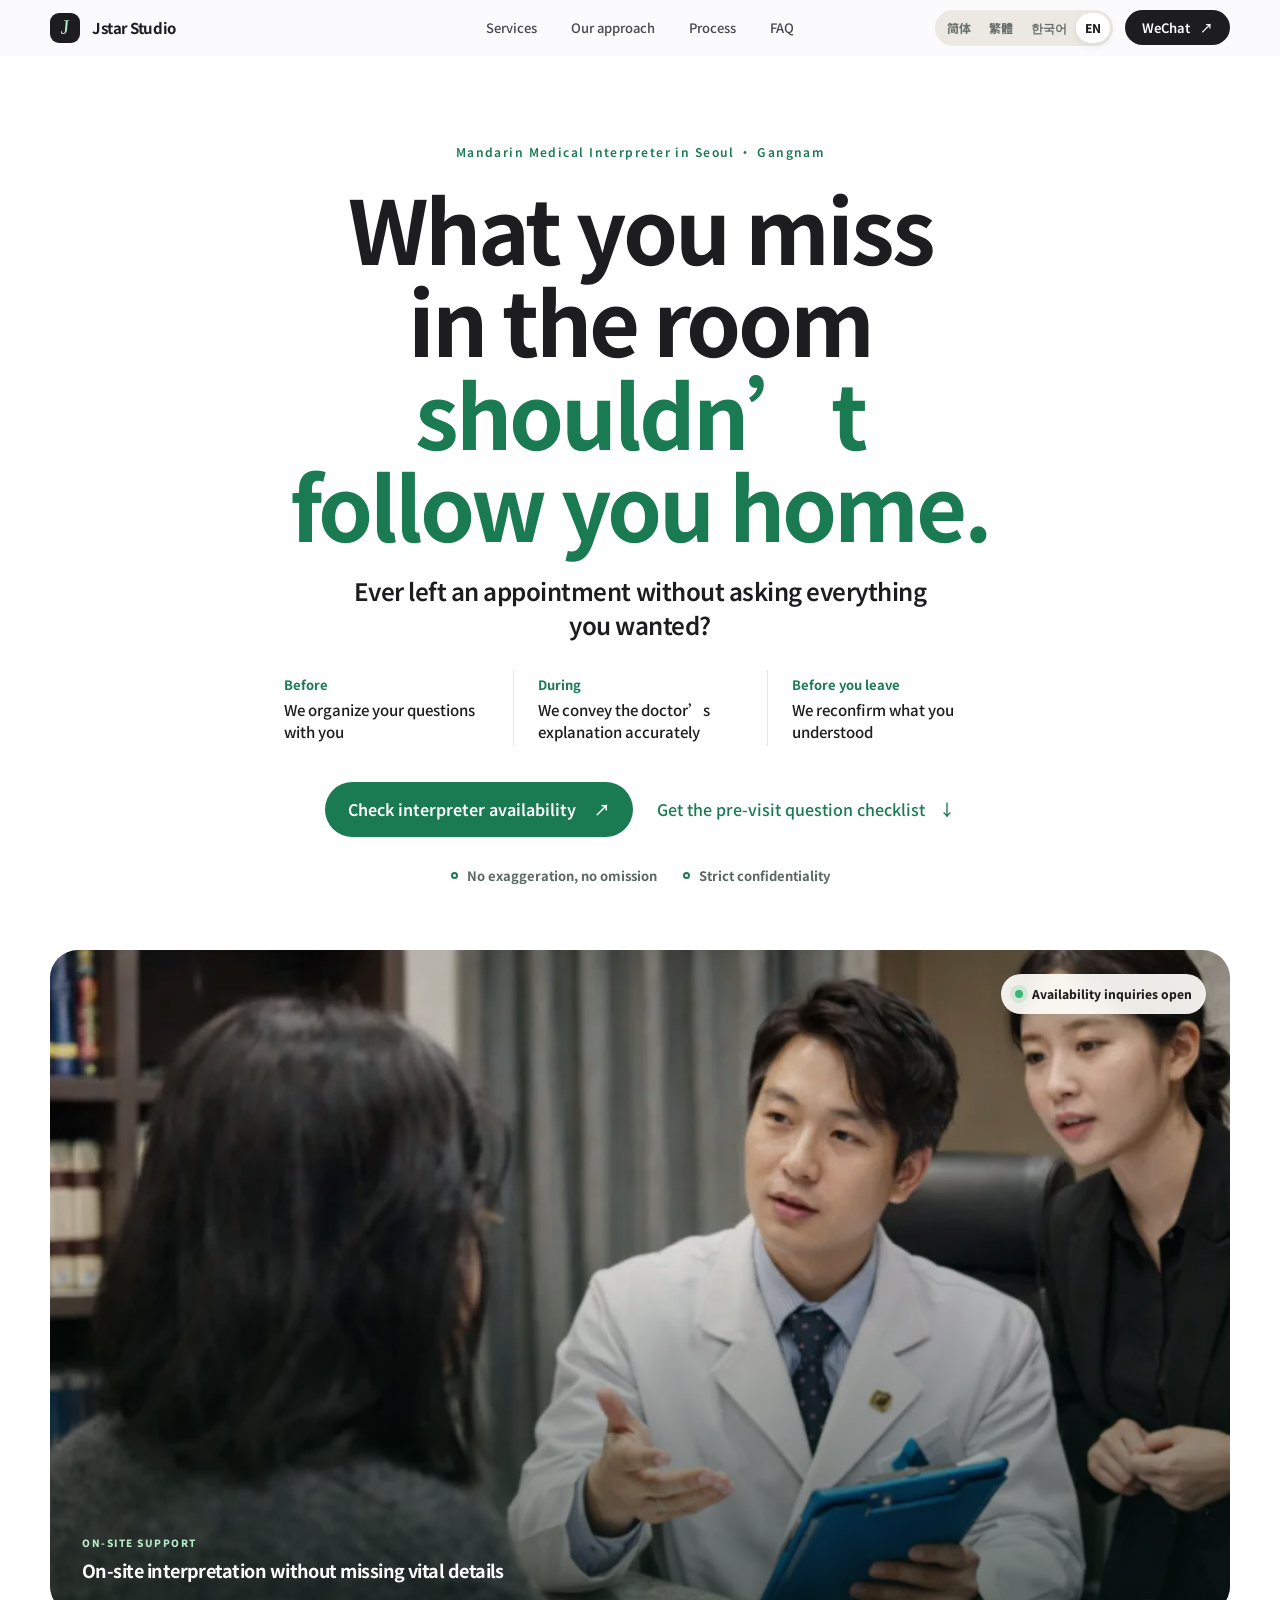
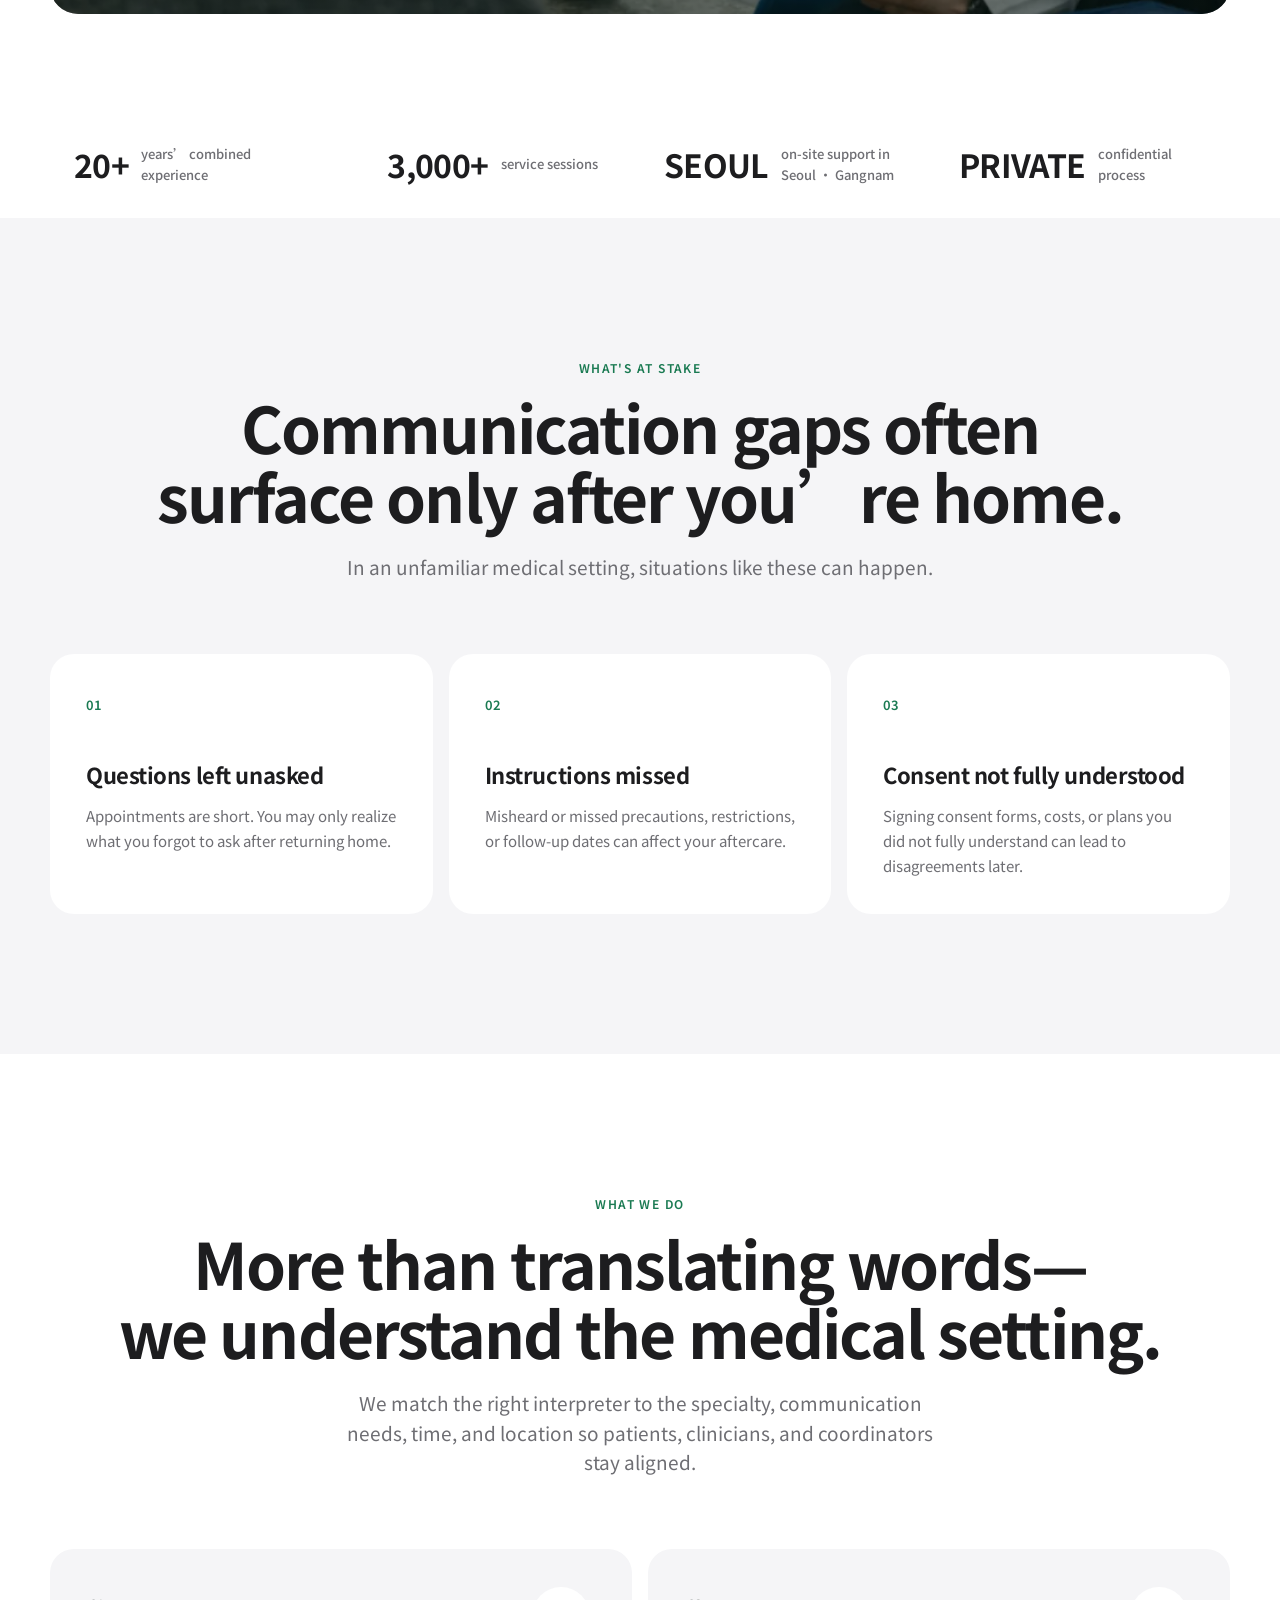
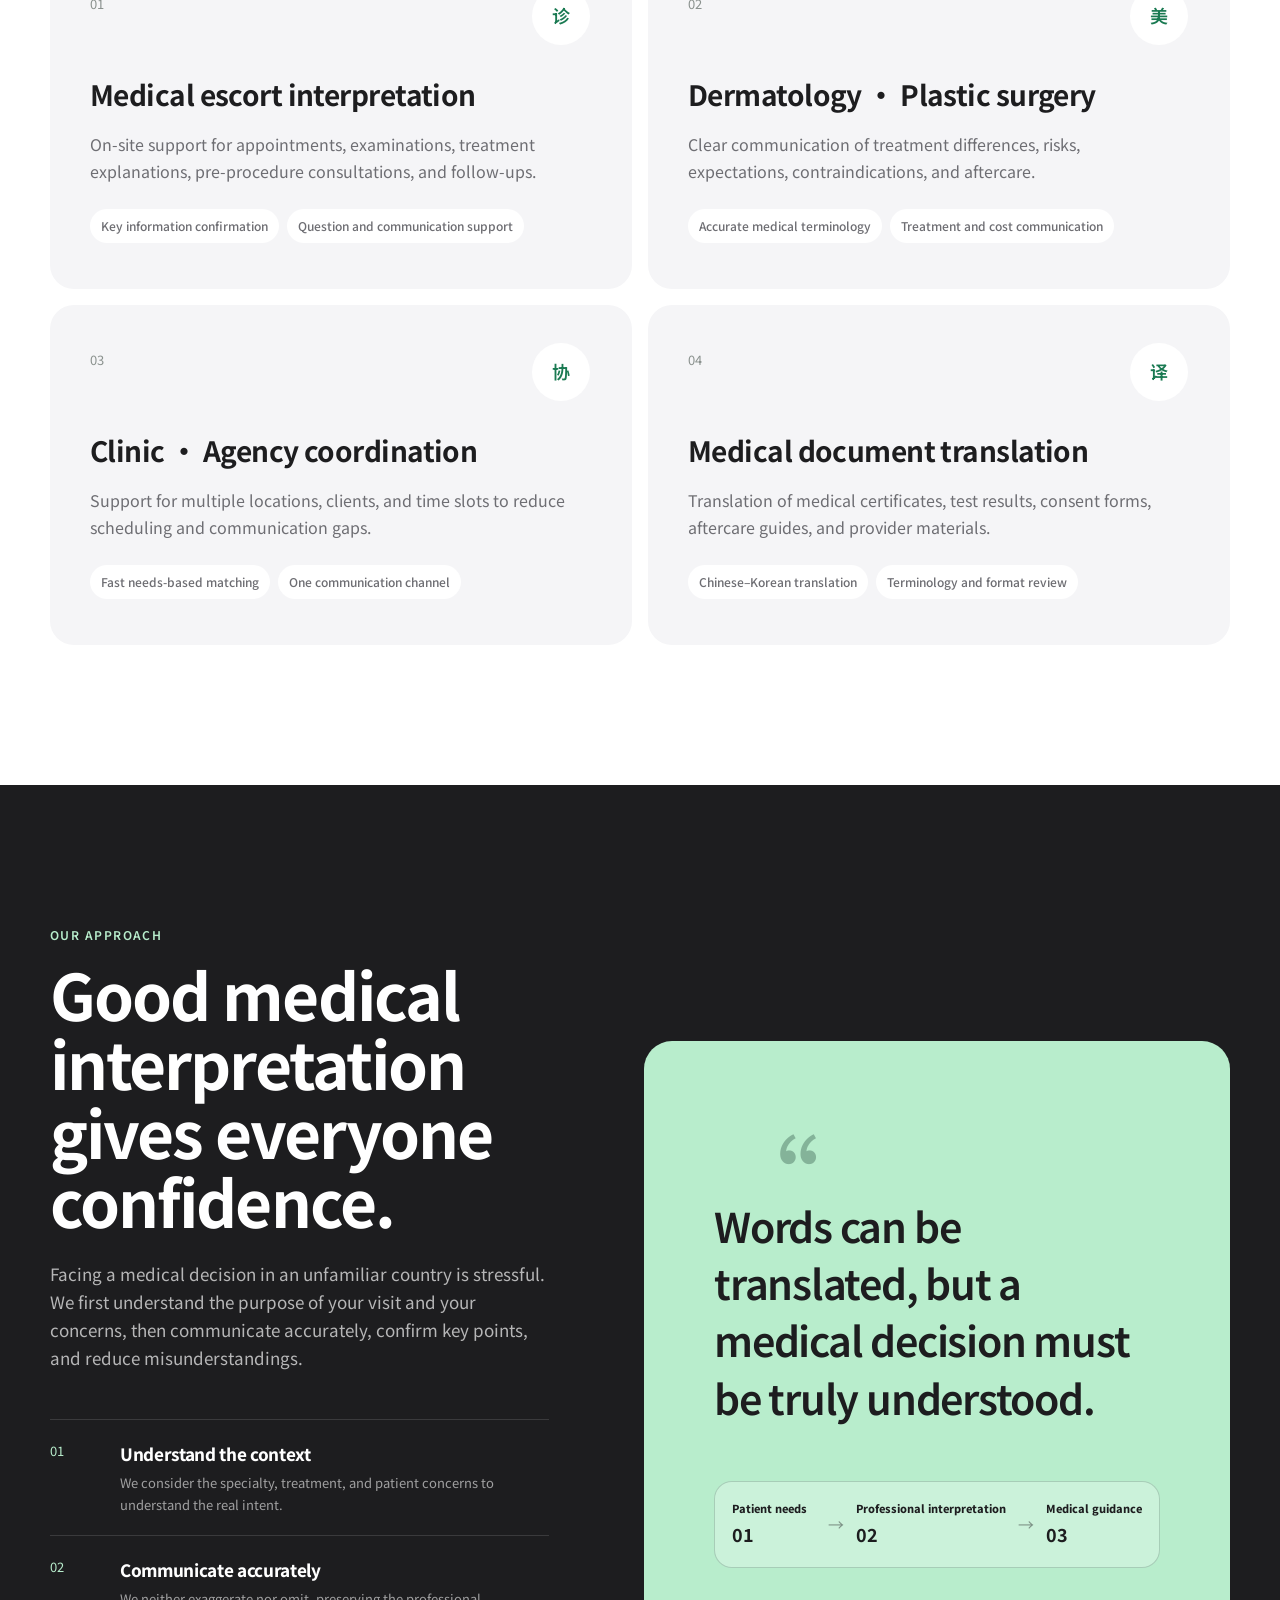
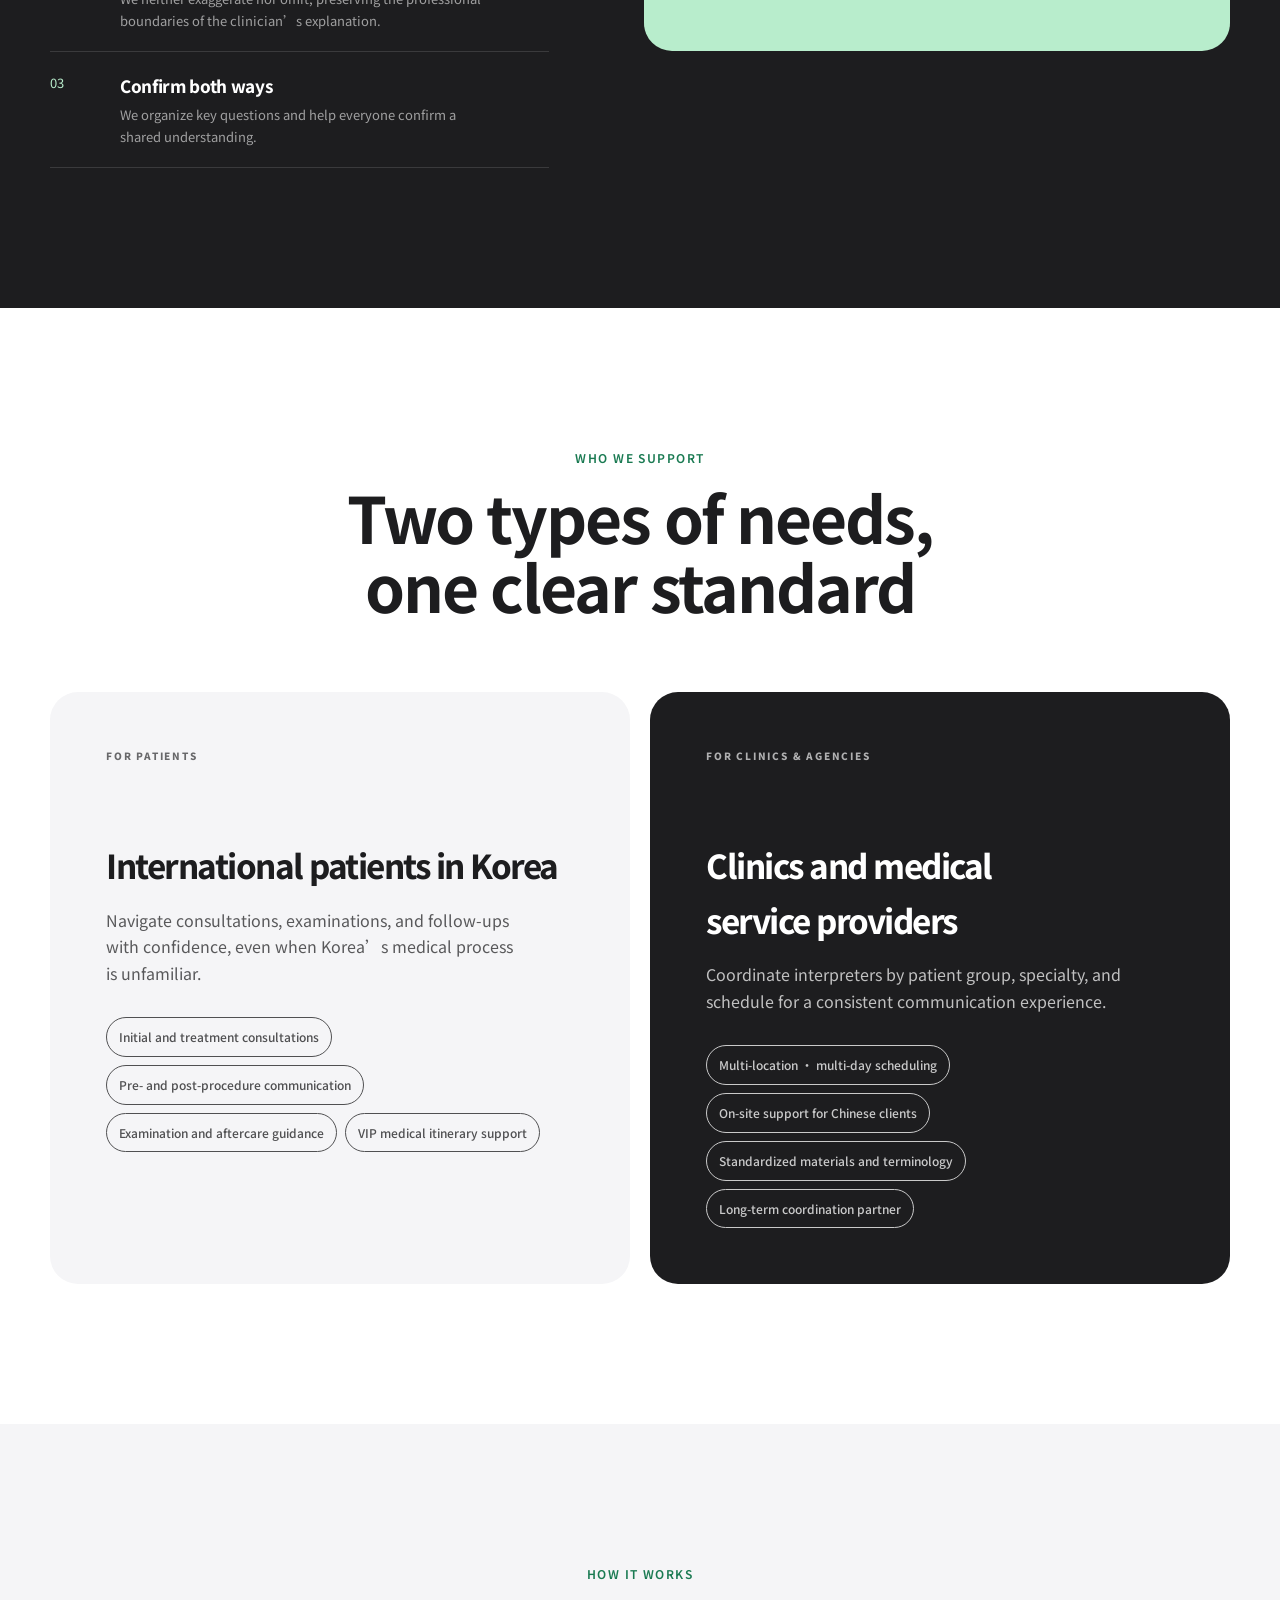
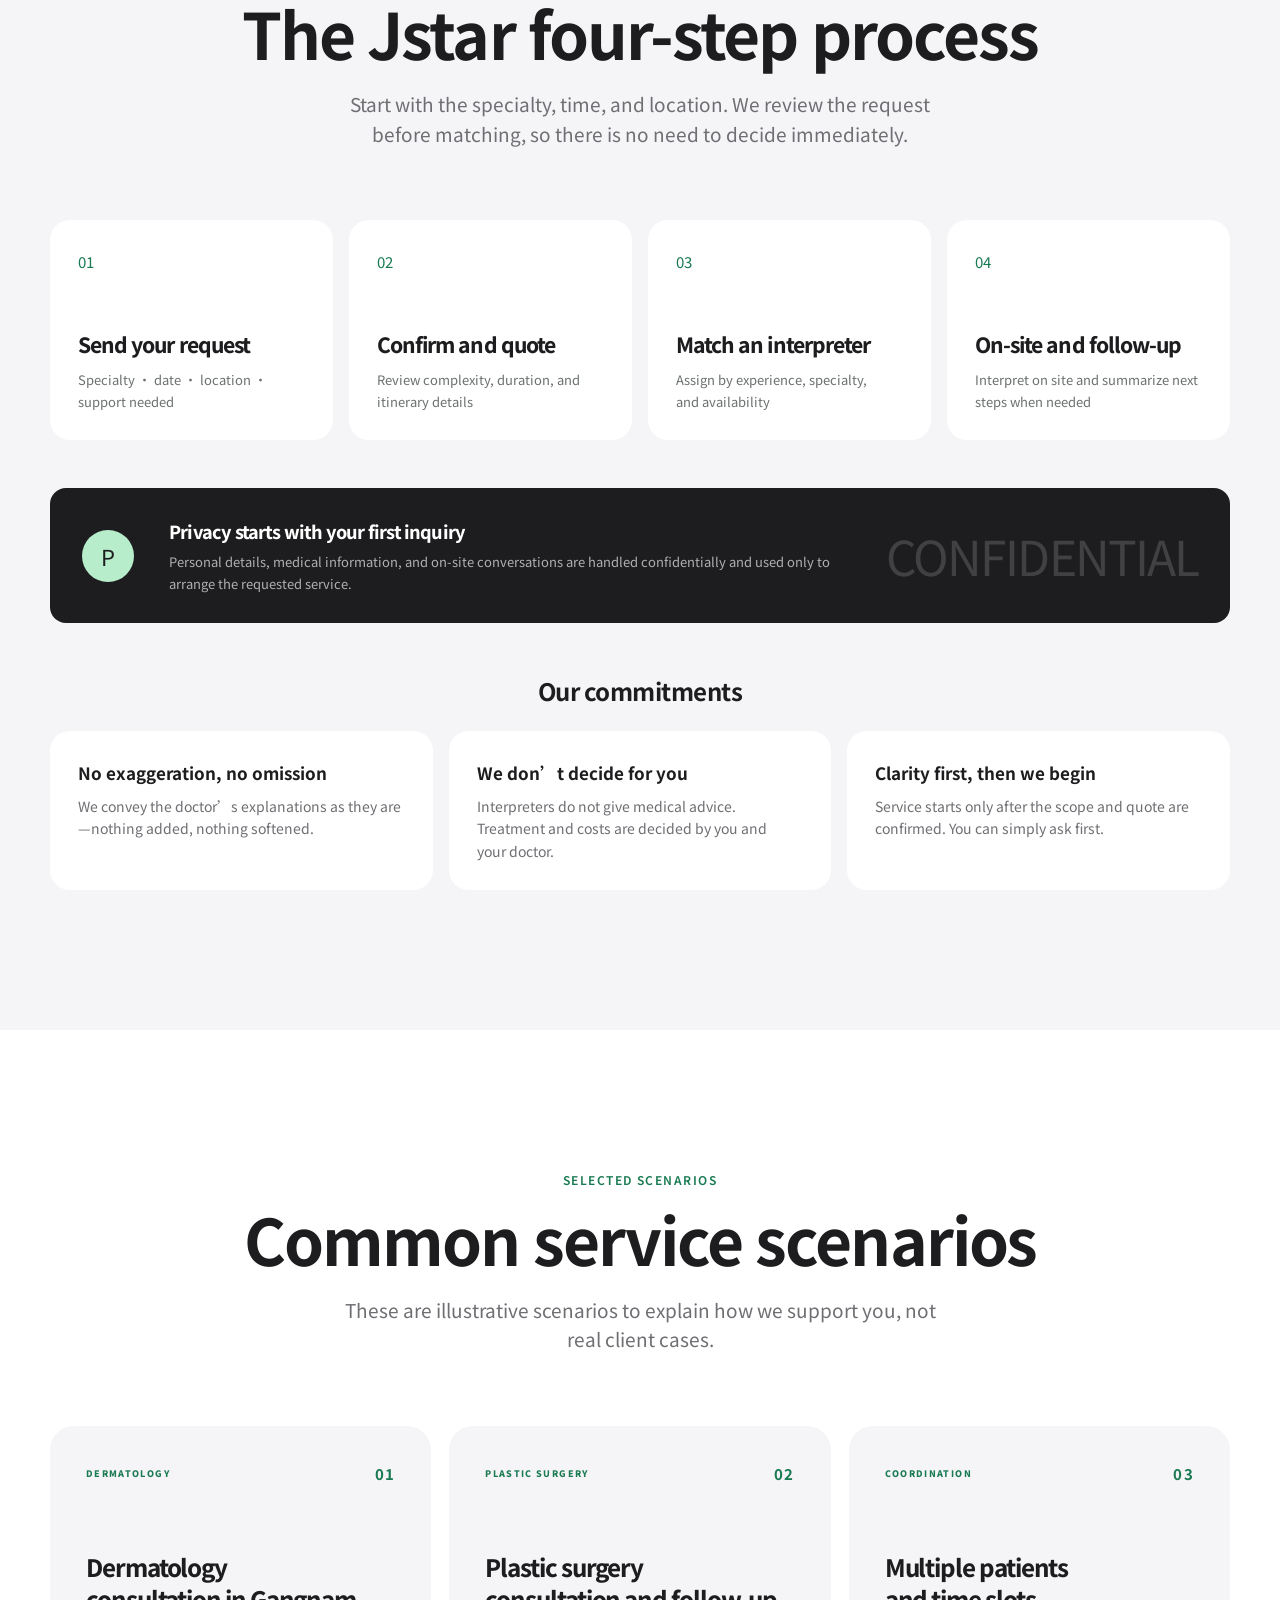
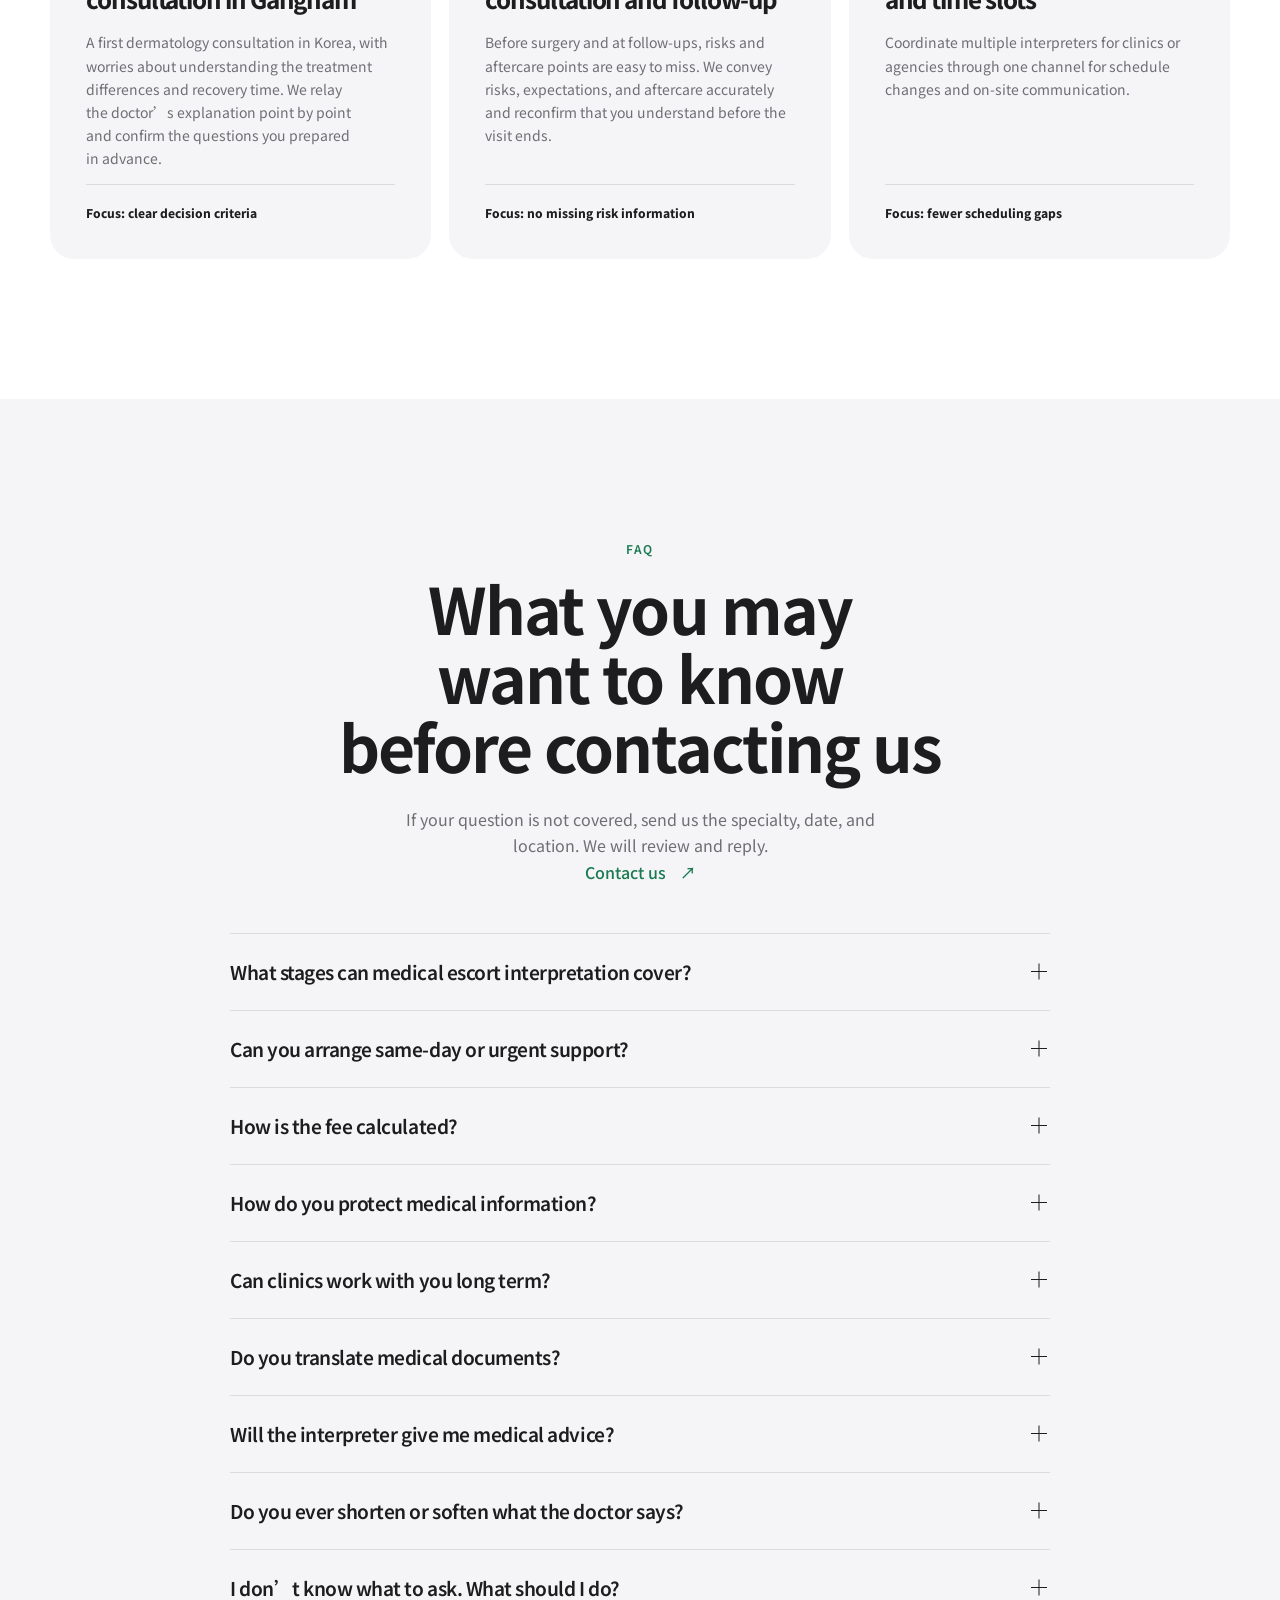
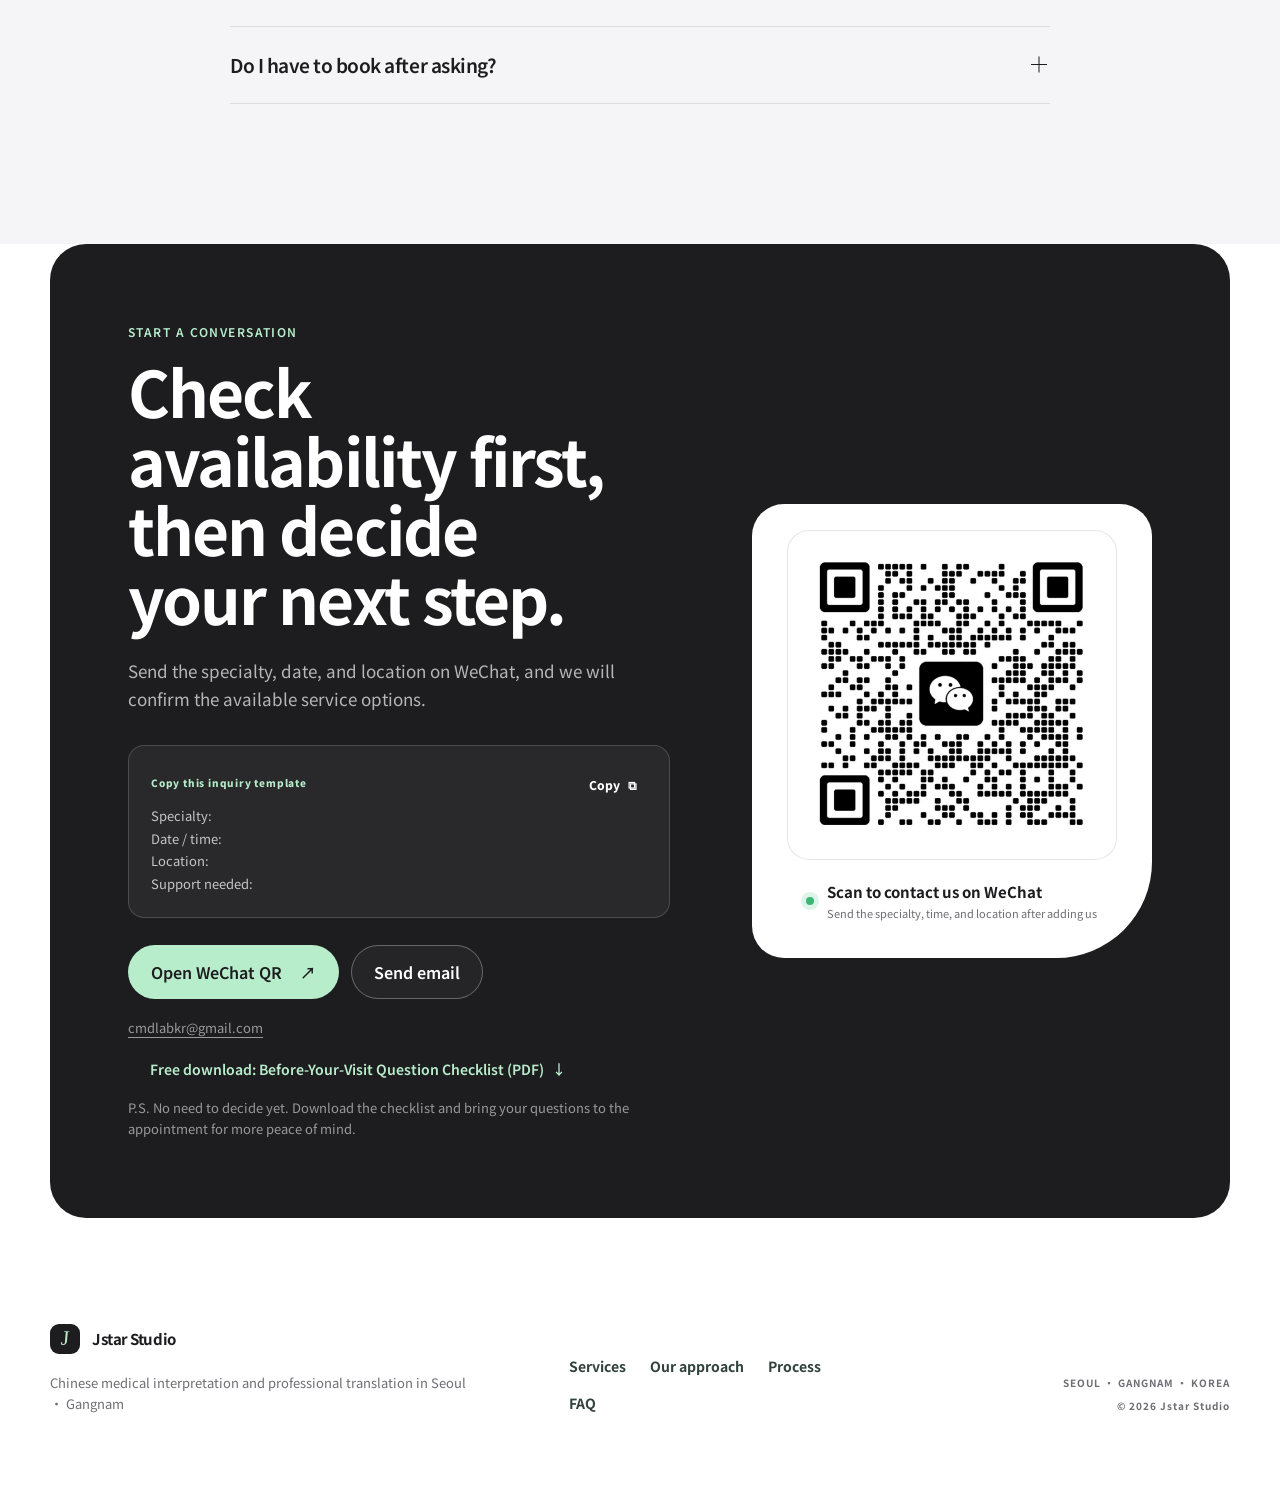
==== en/index.html @ 7bd50d8d "feat: split site into 4 language URLs with per-language SEO and Korean call/SMS CTAs - /, /zh-tw/, /" ====
<!doctype html>
<html lang="en" data-base="../">
<head>
  <meta charset="utf-8" />
  <meta name="viewport" content="width=device-width, initial-scale=1" />
  <meta name="theme-color" content="#fbfbfd" />
  <link rel="icon" href="data:image/svg+xml,%3Csvg xmlns=%27http://www.w3.org/2000/svg%27 viewBox=%270 0 32 32%27%3E%3Crect width=%2732%27 height=%2732%27 rx=%277%27 fill=%27%231d1d1f%27/%3E%3Ctext x=%2716%27 y=%2723%27 font-size=%2720%27 font-family=%27Georgia,serif%27 font-style=%27italic%27 text-anchor=%27middle%27 fill=%27%23b8edcc%27%3EJ%3C/text%3E%3C/svg%3E" />
  <title>Medical Interpreter in Seoul (Mandarin–Korean) | Gangnam Clinics - Jstar</title>
  <meta name="description" content="Mandarin–Korean medical interpreter and translator for plastic surgery, dermatology and hospital visits in Gangnam, Seoul. For patients from Singapore, Malaysia, Taiwan and Hong Kong. Pre/post-op escort, document translation, strict confidentiality." />
  <link rel="canonical" href="https://coorocket.github.io/jstars/en/" />
  <link rel="alternate" hreflang="zh-CN" href="https://coorocket.github.io/jstars/" />
  <link rel="alternate" hreflang="zh-TW" href="https://coorocket.github.io/jstars/zh-tw/" />
  <link rel="alternate" hreflang="zh-HK" href="https://coorocket.github.io/jstars/zh-tw/" />
  <link rel="alternate" hreflang="ko" href="https://coorocket.github.io/jstars/ko/" />
  <link rel="alternate" hreflang="en" href="https://coorocket.github.io/jstars/en/" />
  <link rel="alternate" hreflang="x-default" href="https://coorocket.github.io/jstars/en/" />

  <meta property="og:type" content="website" />
  <meta property="og:site_name" content="Jstar Studio" />
  <meta property="og:locale" content="en_US" />
  <meta property="og:title" content="Medical Interpreter in Seoul (Mandarin–Korean) | Gangnam Clinics - Jstar" />
  <meta property="og:description" content="Mandarin–Korean medical interpreter and translator for plastic surgery, dermatology and hospital visits in Gangnam, Seoul. For patients from Singapore, Malaysia, Taiwan and Hong Kong. Pre/post-op escort, document translation, strict confidentiality." />
  <meta property="og:url" content="https://coorocket.github.io/jstars/en/" />
  <meta property="og:image" content="https://coorocket.github.io/jstars/assets/og.jpg" />
  <meta property="og:image:width" content="1536" />
  <meta property="og:image:height" content="1024" />

  <meta name="twitter:card" content="summary_large_image" />
  <meta name="twitter:title" content="Medical Interpreter in Seoul (Mandarin–Korean) | Gangnam Clinics - Jstar" />
  <meta name="twitter:description" content="Mandarin–Korean medical interpreter and translator for plastic surgery, dermatology and hospital visits in Gangnam, Seoul. For patients from Singapore, Malaysia, Taiwan and Hong Kong. Pre/post-op escort, document translation, strict confidentiality." />
  <meta name="twitter:image" content="https://coorocket.github.io/jstars/assets/og.jpg" />

  <script type="application/ld+json">
    {
      "@context": "https://schema.org",
      "@type": [
        "ProfessionalService",
        "LocalBusiness"
      ],
      "name": "Jstar Studio",
      "url": "https://coorocket.github.io/jstars/en/",
      "image": "https://coorocket.github.io/jstars/assets/translation.webp",
      "description": "Mandarin–Korean medical interpreter and translator for plastic surgery, dermatology and hospital visits in Gangnam, Seoul. For patients from Singapore, Malaysia, Taiwan and Hong Kong. Pre/post-op escort, document translation, strict confidentiality.",
      "inLanguage": "en",
      "email": "cmdlabkr@gmail.com",
      "areaServed": [
        "Seoul",
        "Gangnam-gu",
        "South Korea"
      ],
      "knowsLanguage": [
        "zh-CN",
        "ko"
      ],
      "serviceType": [
        "Chinese medical interpretation",
        "Medical escort interpretation",
        "Medical translation",
        "Clinic interpretation coordination"
      ]
    }
  </script>
  <link rel="preload" href="../assets/translation.webp" as="image" type="image/webp" fetchpriority="high" />
  <link rel="preconnect" href="https://fonts.googleapis.com" />
  <link rel="preconnect" href="https://fonts.gstatic.com" crossorigin />
  <link rel="stylesheet" href="https://fonts.googleapis.com/css2?family=Noto+Sans+KR:wght@400;500;600;700;800&amp;family=Noto+Sans+SC:wght@500;600;700;800&amp;family=Noto+Sans+TC:wght@500;600;700;800&amp;display=swap" />
  <link rel="stylesheet" href="../styles.css?v=20261014-1" />

</head>
<body>
  <a class="skip-link" href="#main" data-i18n="a11y.skip">Skip to main content</a>

  <header class="site-header" id="siteHeader">
    <div class="nav-shell container">
      <a class="brand" href="#hero" aria-label="Jstar Studio">
        <span class="brand-mark" aria-hidden="true"><span>J</span></span>
        <span class="brand-copy"><strong>Jstar Studio</strong><small>MEDICAL INTERPRETATION</small></span>
      </a>

      <button class="menu-toggle" id="menuToggle" type="button" aria-expanded="false" aria-controls="primaryNav" data-i18n-aria="a11y.openMenu" aria-label="Open menu">
        <span></span><span></span>
      </button>

      <nav class="primary-nav" id="primaryNav" aria-label="Primary">
        <a href="#services" data-i18n="nav.services">Services</a>
        <a href="#approach" data-i18n="nav.approach">Our approach</a>
        <a href="#process" data-i18n="nav.process">Process</a>
        <a href="#faq" data-i18n="nav.faq">FAQ</a>
        <div class="mobile-language" role="group" aria-label="Language">
          <a class="lang-button" href="../" hreflang="zh-CN" lang="zh-CN" data-lang="zh-CN">简体</a>
          <a class="lang-button" href="../zh-tw/" hreflang="zh-TW" lang="zh-TW" data-lang="zh-TW">繁體</a>
          <a class="lang-button" href="../ko/" hreflang="ko" lang="ko" data-lang="ko">한국어</a>
          <a class="lang-button is-active" href="../en/" hreflang="en" lang="en" data-lang="en" aria-current="true">English</a>
        </div>
      </nav>

      <div class="nav-actions">
        <div class="language-switch" role="group" aria-label="Language">
          <a class="lang-button" href="../" hreflang="zh-CN" lang="zh-CN" data-lang="zh-CN">简体</a>
          <a class="lang-button" href="../zh-tw/" hreflang="zh-TW" lang="zh-TW" data-lang="zh-TW">繁體</a>
          <a class="lang-button" href="../ko/" hreflang="ko" lang="ko" data-lang="ko">한국어</a>
          <a class="lang-button is-active" href="../en/" hreflang="en" lang="en" data-lang="en" aria-current="true">EN</a>
        </div>
        <button class="button button--dark button--small" type="button" data-open-wechat><span data-i18n="nav.contact">WeChat</span><span aria-hidden="true">↗</span></button>
      </div>
    </div>
  </header>

  <main id="main">
    <section class="hero" id="hero" aria-labelledby="hero-title">
      <div class="hero-backdrop" aria-hidden="true"></div>
      <div class="container hero-grid">
        <div class="hero-copy reveal">
          <h1 class="eyebrow"><span></span><span data-i18n="hero.eyebrow">Mandarin Medical Interpreter in Seoul · Gangnam</span></h1>
          <p class="hero-title" id="hero-title" data-i18n-html="hero.title"><span class="hero-title-line">What you miss in the room</span><em class="hero-title-line">shouldn’t follow you home.</em></p>
          <p class="hero-lead" data-i18n="hero.lead">Ever left an appointment without asking everything you wanted?</p>
          <ul class="hero-steps">
            <li><b data-i18n="hero.step1.label">Before</b><span data-i18n="hero.step1.text">We organize your questions with you</span></li>
            <li><b data-i18n="hero.step2.label">During</b><span data-i18n="hero.step2.text">We convey the doctor’s explanation accurately</span></li>
            <li><b data-i18n="hero.step3.label">Before you leave</b><span data-i18n="hero.step3.text">We reconfirm what you understood</span></li>
          </ul>
          <div class="hero-actions">
            <button class="button button--primary" type="button" data-open-wechat><span data-i18n="hero.primary">Check interpreter availability</span><span aria-hidden="true">↗</span></button>
            <a class="text-link" href="../assets/checklist-en.pdf" download data-i18n-href="hero.secondaryHref"><span data-i18n="hero.secondary">Get the pre-visit question checklist</span><span aria-hidden="true">↓</span></a>
          </div>
          <div class="hero-reassurance" aria-label="Key benefits">
            <span><i></i><span data-i18n="hero.point1">No exaggeration, no omission</span></span>
            <span><i></i><span data-i18n="hero.point2">Strict confidentiality</span></span>
          </div>
        </div>

        <div class="hero-visual reveal reveal--delay">
          <div class="hero-image-frame">
            <img src="../assets/translation.webp" alt="A Chinese medical interpreter supporting communication between a doctor and patient" data-i18n-alt="hero.imageAlt" width="1024" height="1024" fetchpriority="high" />
            <div class="image-label image-label--top"><span class="signal" aria-hidden="true"></span><span data-i18n="hero.availability">Availability inquiries open</span></div>
            <div class="image-label image-label--bottom"><small data-i18n="hero.imageKicker">ON-SITE SUPPORT</small><strong data-i18n="hero.imageTitle">On-site interpretation without missing vital details</strong></div>
          </div>
          <div class="hero-stamp" aria-hidden="true"><span>JSTAR</span><b>中文 · 한국어</b><span>SEOUL</span></div>
        </div>
      </div>

      <div class="container trust-row" aria-label="Service highlights">
        <div><strong>20+</strong><span data-i18n="trust.years">years’ combined experience</span></div>
        <div><strong>3,000+</strong><span data-i18n="trust.sessions">service sessions</span></div>
        <div><strong>SEOUL</strong><span data-i18n="trust.area">on-site support in Seoul · Gangnam</span></div>
        <div><strong>PRIVATE</strong><span data-i18n="trust.private">confidential process</span></div>
      </div>
    </section>

    <section class="section section--stakes" id="stakes" aria-labelledby="stakes-title">
      <div class="container">
        <div class="section-heading reveal">
          <div><p class="section-kicker" data-i18n="stakes.kicker">WHAT'S AT STAKE</p><h2 id="stakes-title" data-i18n-html="stakes.title">Communication gaps often<br>surface only after you’re home.</h2></div>
          <p data-i18n="stakes.lead">In an unfamiliar medical setting, situations like these can happen.</p>
        </div>
        <div class="stakes-grid">
          <article class="stakes-card reveal"><span>01</span><h3 data-i18n="stakes.item1.title">Questions left unasked</h3><p data-i18n="stakes.item1.body">Appointments are short. You may only realize what you forgot to ask after returning home.</p></article>
          <article class="stakes-card reveal"><span>02</span><h3 data-i18n="stakes.item2.title">Instructions missed</h3><p data-i18n="stakes.item2.body">Misheard or missed precautions, restrictions, or follow-up dates can affect your aftercare.</p></article>
          <article class="stakes-card reveal"><span>03</span><h3 data-i18n="stakes.item3.title">Consent not fully understood</h3><p data-i18n="stakes.item3.body">Signing consent forms, costs, or plans you did not fully understand can lead to disagreements later.</p></article>
        </div>
      </div>
    </section>

    <section class="section section--light" id="services" aria-labelledby="services-title">
      <div class="container">
        <div class="section-heading reveal">
          <div><p class="section-kicker" data-i18n="services.kicker">WHAT WE DO</p><h2 id="services-title" data-i18n-html="services.title">More than translating words—<br>we understand the medical setting.</h2></div>
          <p data-i18n="services.lead">We match the right interpreter to the specialty, communication needs, time, and location so patients, clinicians, and coordinators stay aligned.</p>
        </div>

        <div class="service-grid">
          <article class="service-card service-card--featured reveal">
            <span class="card-number">01</span><div class="card-symbol" aria-hidden="true">诊</div>
            <h3 data-i18n="services.item1.title">Medical escort interpretation</h3><p data-i18n="services.item1.body">On-site support for appointments, examinations, treatment explanations, pre-procedure consultations, and follow-ups.</p>
            <ul><li data-i18n="services.item1.tag1">Key information confirmation</li><li data-i18n="services.item1.tag2">Question and communication support</li></ul>
          </article>
          <article class="service-card reveal">
            <span class="card-number">02</span><div class="card-symbol" aria-hidden="true">美</div>
            <h3 data-i18n="services.item2.title">Dermatology · Plastic surgery</h3><p data-i18n="services.item2.body">Clear communication of treatment differences, risks, expectations, contraindications, and aftercare.</p>
            <ul><li data-i18n="services.item2.tag1">Accurate medical terminology</li><li data-i18n="services.item2.tag2">Treatment and cost communication</li></ul>
          </article>
          <article class="service-card reveal">
            <span class="card-number">03</span><div class="card-symbol" aria-hidden="true">协</div>
            <h3 data-i18n="services.item3.title">Clinic · Agency coordination</h3><p data-i18n="services.item3.body">Support for multiple locations, clients, and time slots to reduce scheduling and communication gaps.</p>
            <ul><li data-i18n="services.item3.tag1">Fast needs-based matching</li><li data-i18n="services.item3.tag2">One communication channel</li></ul>
          </article>
          <article class="service-card reveal">
            <span class="card-number">04</span><div class="card-symbol" aria-hidden="true">译</div>
            <h3 data-i18n="services.item4.title">Medical document translation</h3><p data-i18n="services.item4.body">Translation of medical certificates, test results, consent forms, aftercare guides, and provider materials.</p>
            <ul><li data-i18n="services.item4.tag1">Chinese–Korean translation</li><li data-i18n="services.item4.tag2">Terminology and format review</li></ul>
          </article>
        </div>
      </div>
    </section>

    <section class="section section--ink" id="approach" aria-labelledby="approach-title">
      <div class="container approach-grid">
        <div class="approach-copy reveal">
          <p class="section-kicker section-kicker--mint" data-i18n="approach.kicker">OUR APPROACH</p>
          <h2 id="approach-title" data-i18n-html="approach.title">Good medical interpretation<br>gives everyone confidence.</h2>
          <p class="approach-lead" data-i18n="approach.lead">Facing a medical decision in an unfamiliar country is stressful. We first understand the purpose of your visit and your concerns, then communicate accurately, confirm key points, and reduce misunderstandings.</p>
          <div class="approach-points">
            <article><span>01</span><div><h3 data-i18n="approach.point1.title">Understand the context</h3><p data-i18n="approach.point1.body">We consider the specialty, treatment, and patient concerns to understand the real intent.</p></div></article>
            <article><span>02</span><div><h3 data-i18n="approach.point2.title">Communicate accurately</h3><p data-i18n="approach.point2.body">We neither exaggerate nor omit, preserving the professional boundaries of the clinician’s explanation.</p></div></article>
            <article><span>03</span><div><h3 data-i18n="approach.point3.title">Confirm both ways</h3><p data-i18n="approach.point3.body">We organize key questions and help everyone confirm a shared understanding.</p></div></article>
          </div>
        </div>
        <div class="approach-visual reveal reveal--delay">
          <div class="quote-mark" aria-hidden="true">“</div>
          <blockquote data-i18n="approach.quote">Words can be translated, but a medical decision must be truly understood.</blockquote>
          <div class="flow-card">
            <div><span data-i18n="approach.flow.patient">Patient needs</span><b>01</b></div><i aria-hidden="true">→</i>
            <div><span data-i18n="approach.flow.interpreter">Professional interpretation</span><b>02</b></div><i aria-hidden="true">→</i>
            <div><span data-i18n="approach.flow.clinic">Medical guidance</span><b>03</b></div>
          </div>
        </div>
      </div>
    </section>

    <section class="section audience" aria-labelledby="audience-title">
      <div class="container">
        <div class="section-heading section-heading--compact reveal"><div><p class="section-kicker" data-i18n="audience.kicker">WHO WE SUPPORT</p><h2 id="audience-title" data-i18n-html="audience.title"><span class="audience-title-line">Two types of needs,</span><span class="audience-title-line">one clear standard</span></h2></div></div>
        <div class="audience-grid">
          <article class="audience-card audience-card--patient reveal">
            <p class="audience-label" data-i18n="audience.patient.label">FOR PATIENTS</p><h3 data-i18n="audience.patient.title">International patients in Korea</h3>
            <p data-i18n="audience.patient.body">Navigate consultations, examinations, and follow-ups with confidence, even when Korea’s medical process is unfamiliar.</p>
            <ul><li data-i18n="audience.patient.li1">Initial and treatment consultations</li><li data-i18n="audience.patient.li2">Pre- and post-procedure communication</li><li data-i18n="audience.patient.li3">Examination and aftercare guidance</li><li data-i18n="audience.patient.li4">VIP medical itinerary support</li></ul>
          </article>
          <article class="audience-card audience-card--business reveal">
            <p class="audience-label" data-i18n="audience.business.label">FOR CLINICS &amp; AGENCIES</p><h3 data-i18n="audience.business.title">Clinics and medical service providers</h3>
            <p data-i18n="audience.business.body">Coordinate interpreters by patient group, specialty, and schedule for a consistent communication experience.</p>
            <ul><li data-i18n="audience.business.li1">Multi-location · multi-day scheduling</li><li data-i18n="audience.business.li2">On-site support for Chinese clients</li><li data-i18n="audience.business.li3">Standardized materials and terminology</li><li data-i18n="audience.business.li4">Long-term coordination partner</li></ul>
          </article>
        </div>
      </div>
    </section>

    <section class="section section--sand" id="process" aria-labelledby="process-title">
      <div class="container">
        <div class="section-heading reveal">
          <div><p class="section-kicker" data-i18n="process.kicker">HOW IT WORKS</p><h2 id="process-title" data-i18n="process.title">The Jstar four-step process</h2></div>
          <p data-i18n="process.lead">Start with the specialty, time, and location. We review the request before matching, so there is no need to decide immediately.</p>
        </div>
        <ol class="process-list">
          <li class="reveal"><span>01</span><div><h3 data-i18n="process.step1.title">Send your request</h3><p data-i18n="process.step1.body">Specialty · date · location · support needed</p></div></li>
          <li class="reveal"><span>02</span><div><h3 data-i18n="process.step2.title">Confirm and quote</h3><p data-i18n="process.step2.body">Review complexity, duration, and itinerary details</p></div></li>
          <li class="reveal"><span>03</span><div><h3 data-i18n="process.step3.title">Match an interpreter</h3><p data-i18n="process.step3.body">Assign by experience, specialty, and availability</p></div></li>
          <li class="reveal"><span>04</span><div><h3 data-i18n="process.step4.title">On-site and follow-up</h3><p data-i18n="process.step4.body">Interpret on site and summarize next steps when needed</p></div></li>
        </ol>
        <div class="privacy-note reveal">
          <span class="privacy-icon" aria-hidden="true">P</span>
          <div><h3 data-i18n="process.privacy.title">Privacy starts with your first inquiry</h3><p data-i18n="process.privacy.body">Personal details, medical information, and on-site conversations are handled confidentially and used only to arrange the requested service.</p></div>
          <span class="privacy-word">CONFIDENTIAL</span>
        </div>
        <div class="promise reveal">
          <h3 class="promise-title" data-i18n="process.promise.title">Our commitments</h3>
          <div class="promise-grid">
            <div><h4 data-i18n="process.promise.p1.title">No exaggeration, no omission</h4><p data-i18n="process.promise.p1.body">We convey the doctor’s explanations as they are—nothing added, nothing softened.</p></div>
            <div><h4 data-i18n="process.promise.p2.title">We don’t decide for you</h4><p data-i18n="process.promise.p2.body">Interpreters do not give medical advice. Treatment and costs are decided by you and your doctor.</p></div>
            <div><h4 data-i18n="process.promise.p3.title">Clarity first, then we begin</h4><p data-i18n="process.promise.p3.body">Service starts only after the scope and quote are confirmed. You can simply ask first.</p></div>
          </div>
        </div>
      </div>
    </section>

    <section class="section cases" aria-labelledby="cases-title">
      <div class="container">
        <div class="section-heading reveal"><div><p class="section-kicker" data-i18n="cases.kicker">SELECTED SCENARIOS</p><h2 id="cases-title" data-i18n="cases.title">Common service scenarios</h2></div><p data-i18n="cases.lead">These are illustrative scenarios to explain how we support you, not real client cases.</p></div>
        <div class="case-grid">
          <article class="case-card reveal"><div class="case-meta"><span>DERMATOLOGY</span><b>01</b></div><h3 data-i18n="cases.case1.title">Dermatology consultation in Gangnam</h3><p data-i18n="cases.case1.body">A first dermatology consultation in Korea, with worries about understanding the treatment differences and recovery time. We relay the doctor’s explanation point by point and confirm the questions you prepared in advance.</p><span class="case-result" data-i18n="cases.case1.result">Focus: clear decision criteria</span></article>
          <article class="case-card reveal"><div class="case-meta"><span>PLASTIC SURGERY</span><b>02</b></div><h3 data-i18n="cases.case2.title">Plastic surgery consultation and follow-up</h3><p data-i18n="cases.case2.body">Before surgery and at follow-ups, risks and aftercare points are easy to miss. We convey risks, expectations, and aftercare accurately and reconfirm that you understand before the visit ends.</p><span class="case-result" data-i18n="cases.case2.result">Focus: no missing risk information</span></article>
          <article class="case-card reveal"><div class="case-meta"><span>COORDINATION</span><b>03</b></div><h3 data-i18n="cases.case3.title">Multiple patients and time slots</h3><p data-i18n="cases.case3.body">Coordinate multiple interpreters for clinics or agencies through one channel for schedule changes and on-site communication.</p><span class="case-result" data-i18n="cases.case3.result">Focus: fewer scheduling gaps</span></article>
        </div>
      </div>
    </section>

    <section class="section faq" id="faq" aria-labelledby="faq-title">
      <div class="container faq-grid">
        <div class="faq-intro reveal">
          <p class="section-kicker" data-i18n="faq.kicker">FAQ</p><h2 id="faq-title" data-i18n-html="faq.title">What you may want to know<br>before contacting us</h2>
          <p data-i18n="faq.lead">If your question is not covered, send us the specialty, date, and location. We will review and reply.</p>
          <button class="text-link text-link--dark" type="button" data-open-wechat><span data-i18n="faq.action">Contact us</span><span aria-hidden="true">↗</span></button>
        </div>
        <div class="accordion reveal">
          <details><summary><span data-i18n="faq.q1">What stages can medical escort interpretation cover?</span><i aria-hidden="true"></i></summary><p data-i18n="faq.a1">Support can include initial appointments, examination explanations, treatment or surgery consultations, pre-procedure communication, follow-ups, and aftercare guidance, depending on your needs.</p></details>
          <details><summary><span data-i18n="faq.q2">Can you arrange same-day or urgent support?</span><i aria-hidden="true"></i></summary><p data-i18n="faq.a2">Send the time, location, and specialty first. We will prioritize checking available interpreters, although same-day arrangements depend on current availability.</p></details>
          <details><summary><span data-i18n="faq.q3">How is the fee calculated?</span><i aria-hidden="true"></i></summary><p data-i18n="faq.a3">Quotes are based on duration, location, specialty complexity, multi-day scheduling, and any advance document preparation. Service begins only after confirmation.</p></details>
          <details><summary><span data-i18n="faq.q4">How do you protect medical information?</span><i aria-hidden="true"></i></summary><p data-i18n="faq.a4">Interpreters follow strict confidentiality principles. Personal and medical information is used only for service coordination and on-site communication.</p></details>
          <details><summary><span data-i18n="faq.q5">Can clinics work with you long term?</span><i aria-hidden="true"></i></summary><p data-i18n="faq.a5">Yes. We can build a long-term workflow by location, specialty, patient group, and time slot, or begin with a single assignment.</p></details>
          <details><summary><span data-i18n="faq.q6">Do you translate medical documents?</span><i aria-hidden="true"></i></summary><p data-i18n="faq.a6">Yes. We translate medical certificates, test results, consent forms, and aftercare guides between Chinese and Korean. Send the document type and page count to confirm the scope.</p></details>
          <details><summary><span data-i18n="faq.q7">Will the interpreter give me medical advice?</span><i aria-hidden="true"></i></summary><p data-i18n="faq.a7">No. Interpreters only convey information accurately. They do not give medical advice or decide for you or your doctor. Treatment and costs are decided by you and your doctor.</p></details>
          <details><summary><span data-i18n="faq.q8">Do you ever shorten or soften what the doctor says?</span><i aria-hidden="true"></i></summary><p data-i18n="faq.a8">No. We follow a no-exaggeration, no-omission principle and keep the professional limits of the doctor’s explanation.</p></details>
          <details><summary><span data-i18n="faq.q9">I don’t know what to ask. What should I do?</span><i aria-hidden="true"></i></summary><p data-i18n="faq.a9">Tell us the purpose of your visit and your concerns first. We will help you organize a list of questions to confirm with the doctor.</p></details>
          <details><summary><span data-i18n="faq.q10">Do I have to book after asking?</span><i aria-hidden="true"></i></summary><p data-i18n="faq.a10">No. You can send the specialty, date, and location to learn about your options, then decide whether to proceed.</p></details>
        </div>
      </div>
    </section>

    <section class="contact-section" id="contact" aria-labelledby="contact-title">
      <div class="container contact-card reveal">
        <div class="contact-copy">
          <p class="section-kicker section-kicker--mint" data-i18n="contact.kicker">START A CONVERSATION</p>
          <h2 id="contact-title" data-i18n-html="contact.title"><span class="contact-title-line">Check availability first,</span><span class="contact-title-line">then decide your next step.</span></h2>
          <p data-i18n="contact.lead">Send the specialty, date, and location on WeChat, and we will confirm the available service options.</p>
          <div class="message-template" aria-label="Inquiry template">
            <div><small data-i18n="contact.templateLabel">Copy this inquiry template</small><p id="inquiryTemplate" data-i18n-html="contact.template">Specialty:<br>Date / time:<br>Location:<br>Support needed:</p></div>
            <button class="copy-button" id="copyTemplate" type="button"><span data-i18n="contact.copy">Copy</span><span aria-hidden="true">⧉</span></button>
          </div>
          <div class="contact-actions">
            <button class="button button--mint" type="button" data-open-wechat><span data-i18n="contact.wechat">Open WeChat QR</span><span aria-hidden="true">↗</span></button>
            <a class="button button--outline-light" href="mailto:cmdlabkr@gmail.com?subject=Medical%20Interpretation%20Inquiry"><span data-i18n="contact.email">Send email</span></a>
          </div>
          <a class="contact-email" href="mailto:cmdlabkr@gmail.com">cmdlabkr@gmail.com</a>
          <a class="contact-checklist" href="../assets/checklist-en.pdf" download data-i18n-href="contact.checklistHref"><span data-i18n="contact.checklist">Free download: Before-Your-Visit Question Checklist (PDF)</span><span aria-hidden="true">↓</span></a>
          <p class="contact-ps" data-i18n="contact.ps">P.S. No need to decide yet. Download the checklist and bring your questions to the appointment for more peace of mind.</p>
        </div>
        <div class="qr-panel">
          <div class="qr-image-wrap"><img src="../assets/jstarstudio-wechat-qr.png" alt="Jstar Studio WeChat QR code" data-i18n-alt="contact.qrAlt" width="1060" height="1060" loading="lazy" /></div>
          <div class="qr-copy"><span class="signal" aria-hidden="true"></span><div><strong data-i18n="contact.qrTitle">Scan to contact us on WeChat</strong><small data-i18n="contact.qrBody">Send the specialty, time, and location after adding us</small></div></div>
        </div>
      </div>
    </section>
  </main>

  <footer class="site-footer">
    <div class="container footer-grid">
      <div><a class="brand brand--footer" href="#hero"><span class="brand-mark" aria-hidden="true"><span>J</span></span><span class="brand-copy"><strong>Jstar Studio</strong><small>MEDICAL INTERPRETATION</small></span></a><p data-i18n="footer.summary">Chinese medical interpretation and professional translation in Seoul · Gangnam</p></div>
      <div class="footer-links"><a href="#services" data-i18n="nav.services">Services</a><a href="#approach" data-i18n="nav.approach">Our approach</a><a href="#process" data-i18n="nav.process">Process</a><a href="#faq" data-i18n="nav.faq">FAQ</a></div>
      <div class="footer-meta"><span>SEOUL · GANGNAM · KOREA</span><span>© <span id="year"></span> Jstar Studio</span></div>
    </div>
  </footer>

  <div class="mobile-action-bar" aria-label="Quick contact"><a href="mailto:cmdlabkr@gmail.com"><span data-i18n="mobile.email">Email</span></a><button type="button" data-open-wechat><span data-i18n="mobile.wechat">WeChat</span><span aria-hidden="true">↗</span></button></div>

  <div class="modal" id="wechatModal" aria-hidden="true">
    <div class="modal-backdrop" data-close-wechat></div>
    <div class="modal-dialog" role="dialog" aria-modal="true" aria-labelledby="wechat-title" tabindex="-1">
      <button class="modal-close" type="button" data-close-wechat data-i18n-aria="a11y.closeModal" aria-label="Close WeChat QR code"><span></span><span></span></button>
      <p class="section-kicker" data-i18n="modal.kicker">WECHAT CONSULTATION</p><h2 id="wechat-title" data-i18n="modal.title">Add us on WeChat</h2><p data-i18n="modal.lead">Send the specialty, date, and location, and we will confirm availability and the service scope.</p>
      <div class="modal-qr"><img src="../assets/jstarstudio-wechat-qr.png" alt="Jstar Studio WeChat QR code" data-i18n-alt="contact.qrAlt" width="1060" height="1060" /></div>
      <div class="modal-tip"><span class="signal" aria-hidden="true"></span><span data-i18n="modal.tip">Ask first—there is no need to decide immediately</span></div>
      <a class="button button--dark" href="../assets/jstarstudio-wechat-qr.png" download="jstarstudio-wechat-qr.png"><span data-i18n="modal.download">Save QR code</span></a>
    </div>
  </div>

  <div class="toast" id="toast" role="status" aria-live="polite" data-i18n="toast.copied">Inquiry template copied</div>
  <script src="../app.js?v=20261014-1" defer></script>
</body>
</html>
---- styles.css ----
:root {
  --ink: #1d1d1f;
  --ink-deep: #1d1d1f;
  --mint: #b8edcc;
  --mint-bright: #cbf5db;
  --sand: #f5f5f7;
  --cream: #fbfbfd;
  --paper: #ffffff;
  --clay: #1a7a52;
  --text: #1d1d1f;
  --muted: #6e6e73;
  --line: rgba(0, 0, 0, 0.1);
  --shadow: 0 8px 30px rgba(0, 0, 0, 0.08);
  --radius: 24px;
  --radius-sm: 16px;
  --container: 1180px;
  --header-height: 56px;
  color-scheme: light;
}

* { box-sizing: border-box; }

html {
  scroll-behavior: smooth;
  scroll-padding-top: calc(var(--header-height) + 24px);
}

body {
  margin: 0;
  color: var(--text);
  background: var(--cream);
  font-family: Inter, "Avenir Next", "Noto Sans SC", "PingFang SC", "Microsoft YaHei", "Pretendard", "Apple SD Gothic Neo", system-ui, sans-serif;
  font-size: 16px;
  line-height: 1.65;
  -webkit-font-smoothing: antialiased;
  text-rendering: optimizeLegibility;
}

html[lang="ko"] body {
  font-family: "Noto Sans KR", "Pretendard", "Apple SD Gothic Neo", system-ui, sans-serif;
  word-break: keep-all;
}

body.is-locked { overflow: hidden; }

button, input, textarea, select { font: inherit; }

button, a { -webkit-tap-highlight-color: transparent; }

button { color: inherit; }

a { color: inherit; text-decoration: none; }

img { max-width: 100%; height: auto; display: block; }

h1, h2, h3, p, blockquote { margin-top: 0; }

h1, h2, h3 {
  text-wrap: balance;
  font-weight: 760;
  letter-spacing: -0.045em;
}

p { text-wrap: pretty; }

::selection { color: var(--ink-deep); background: var(--mint); }

:focus-visible {
  outline: 3px solid var(--clay);
  outline-offset: 4px;
}

.container {
  width: min(calc(100% - 48px), var(--container));
  margin-inline: auto;
}

.skip-link {
  position: fixed;
  z-index: 999;
  left: 16px;
  top: 16px;
  padding: 10px 16px;
  color: #fff;
  background: var(--ink-deep);
  border-radius: 999px;
  transform: translateY(-200%);
}

.skip-link:focus { transform: translateY(0); }

.site-header {
  position: sticky;
  z-index: 100;
  top: 0;
  height: var(--header-height);
  border-bottom: 1px solid transparent;
  background: color-mix(in srgb, var(--cream) 86%, transparent);
  backdrop-filter: saturate(180%) blur(20px);
  transition: height .25s ease, border-color .25s ease, box-shadow .25s ease;
}

.site-header.is-scrolled {
  height: 52px;
  border-color: rgba(0, 0, 0, 0.08);
  box-shadow: none;
}

.nav-shell {
  height: 100%;
  display: grid;
  grid-template-columns: 1fr auto 1fr;
  align-items: center;
  gap: 28px;
}

.brand {
  justify-self: start;
  display: inline-flex;
  align-items: center;
  gap: 12px;
}

.brand-mark {
  width: 38px;
  aspect-ratio: 1;
  display: grid;
  place-items: center;
  color: var(--mint);
  background: var(--ink);
  border-radius: 50% 50% 50% 12px;
  transform: rotate(-5deg);
}

.brand-mark span {
  font-family: Georgia, serif;
  font-size: 21px;
  line-height: 1;
  transform: rotate(5deg);
}

.brand-copy { display: grid; line-height: 1.05; }

.brand-copy strong { font-size: 16px; letter-spacing: -0.03em; }

.brand-copy small {
  margin-top: 5px;
  color: var(--muted);
  font-size: 8px;
  font-weight: 800;
  letter-spacing: .13em;
}

.primary-nav {
  display: flex;
  justify-content: center;
  gap: 30px;
}

.mobile-language { display: none; }

.primary-nav a, .footer-links a {
  position: relative;
  color: #31413c;
  font-size: 14px;
  font-weight: 700;
}

.primary-nav a::after, .footer-links a::after {
  content: "";
  position: absolute;
  right: 0;
  bottom: -5px;
  left: 0;
  height: 1px;
  background: currentColor;
  transform: scaleX(0);
  transform-origin: right;
  transition: transform .25s ease;
}

.primary-nav a:hover::after, .footer-links a:hover::after {
  transform: scaleX(1);
  transform-origin: left;
}

.nav-actions {
  justify-self: end;
  display: flex;
  align-items: center;
  gap: 12px;
}

.language-switch {
  display: flex;
  padding: 3px;
  background: #ebe9e1;
  border-radius: 999px;
}

.lang-button {
  width: 34px;
  height: 30px;
  padding: 0;
  border: 0;
  color: #6b716e;
  background: transparent;
  border-radius: 999px;
  font-size: 12px;
  font-weight: 800;
  cursor: pointer;
}

.lang-button.is-active { color: var(--ink); background: var(--paper); box-shadow: 0 3px 8px rgba(21, 56, 47, .08); }

.menu-toggle { display: none; }

.button {
  min-height: 54px;
  display: inline-flex;
  align-items: center;
  justify-content: center;
  gap: 18px;
  padding: 13px 22px;
  border: 1px solid transparent;
  border-radius: 999px;
  font-weight: 800;
  cursor: pointer;
  transition: transform .2s ease, background .2s ease, color .2s ease, box-shadow .2s ease;
}

.button:hover { transform: translateY(-2px); }

.button:active { transform: translateY(0); }

.button--small { min-height: 44px; padding: 9px 18px; gap: 10px; font-size: 13px; }

.button--dark { color: #fff; background: var(--ink); }

.button--dark:hover { background: var(--ink-deep); box-shadow: 0 12px 26px rgba(21, 56, 47, .18); }

.button--primary { color: var(--ink-deep); background: var(--mint); box-shadow: 0 16px 35px rgba(109, 204, 147, .18); }

.button--primary:hover { background: var(--mint-bright); box-shadow: 0 20px 42px rgba(109, 204, 147, .24); }

.button--mint { color: var(--ink-deep); background: var(--mint); }

.button--mint:hover { background: var(--mint-bright); }

.button--outline-light { color: #fff; border-color: rgba(255,255,255,.3); background: rgba(255,255,255,.04); }

.button--outline-light:hover { background: rgba(255,255,255,.11); }

.hero {
  position: relative;
  overflow: hidden;
  padding: 76px 0 0;
  background: var(--cream);
}

.hero-backdrop {
  position: absolute;
  width: 720px;
  height: 720px;
  top: -300px;
  left: -280px;
  border: 1px solid rgba(21, 56, 47, .08);
  border-radius: 50%;
  box-shadow: 0 0 0 90px rgba(21, 56, 47, .025), 0 0 0 180px rgba(21, 56, 47, .018);
}

.hero-grid {
  position: relative;
  z-index: 1;
  display: grid;
  grid-template-columns: 1.03fr .97fr;
  align-items: center;
  gap: 80px;
}

.eyebrow {
  display: flex;
  align-items: center;
  gap: 11px;
  margin-bottom: 23px;
  color: var(--clay);
  font-size: 11px;
  font-weight: 850;
  letter-spacing: .16em;
}

.eyebrow > span:first-child { width: 28px; height: 1px; background: currentColor; }

.hero .hero-title {
  max-width: 670px;
  margin-bottom: 27px;
  color: var(--ink);
  font-size: clamp(52px, 5.4vw, 78px);
  line-height: 1.09;
}

.hero-title-line,
.audience-title-line,
.contact-title-line { display: block; }

html:is([lang="zh-CN"], [lang="zh-TW"], [lang="ko"]) .hero-title-line,
html[lang="ko"] .audience-title-line,
html[lang="ko"] .contact-title-line { white-space: nowrap; }

.hero .hero-title em { color: var(--clay); font-family: Georgia, "Noto Serif SC", serif; font-weight: 500; font-style: italic; letter-spacing: -.06em; }

html:is([lang="zh-CN"], [lang="zh-TW"]) .hero .hero-title em {
  font-family: "Noto Sans SC", "Noto Sans CJK SC", sans-serif;
  font-weight: 700;
  font-style: normal;
  letter-spacing: -.045em;
}

html[lang="ko"] .hero .hero-title {
  font-size: clamp(30px, 4.6vw, 58px);
  letter-spacing: -.055em;
}

html[lang="ko"] .hero .hero-title em {
  color: var(--ink);
  font-family: "Noto Sans KR", sans-serif;
  font-weight: 800;
  font-style: normal;
}

html:is([lang="zh-CN"], [lang="zh-TW"]) .hero .hero-title { font-size: clamp(30px, 4.8vw, 60px); }

html[lang="ko"] #contact-title { font-size: clamp(34px, 4.2vw, 54px); }

.hero-lead { max-width: 590px; margin-bottom: 33px; color: #53605b; font-size: 18px; line-height: 1.85; }

.hero-actions { display: flex; align-items: center; gap: 28px; }

.text-link {
  display: inline-flex;
  align-items: center;
  gap: 14px;
  padding: 12px 0 8px;
  border: 0;
  border-bottom: 1px solid rgba(21, 56, 47, .35);
  background: none;
  font-weight: 800;
  cursor: pointer;
}

.text-link span:last-child { transition: transform .2s ease; }

.text-link:hover span:last-child { transform: translate(3px, -2px); }

.text-link--dark { color: var(--ink); }

.hero-reassurance {
  display: flex;
  flex-wrap: wrap;
  gap: 20px 26px;
  margin-top: 38px;
  color: #5b6763;
  font-size: 13px;
  font-weight: 700;
}

.hero-reassurance > span { display: flex; align-items: center; gap: 9px; }

.hero-reassurance i {
  width: 7px;
  height: 7px;
  display: inline-block;
  border: 2px solid var(--clay);
  border-radius: 50%;
}

.hero-visual { position: relative; padding: 0 28px 34px 0; }

.hero-visual::before {
  content: "";
  position: absolute;
  z-index: -1;
  right: 0;
  bottom: 0;
  width: 72%;
  height: 73%;
  background: var(--sand);
  border-radius: 180px 20px 90px 20px;
}

.hero-image-frame {
  position: relative;
  overflow: hidden;
  aspect-ratio: 4 / 5;
  border-radius: 220px 24px 100px 24px;
  background: #d7d2c9;
  box-shadow: var(--shadow);
}

.hero-image-frame::after {
  content: "";
  position: absolute;
  inset: 0;
  background: linear-gradient(180deg, rgba(6,22,17,.05) 38%, rgba(6,22,17,.58) 100%);
  pointer-events: none;
}

.hero-image-frame img { width: 100%; height: 100%; object-fit: cover; object-position: 51% center; }

.image-label { position: absolute; z-index: 2; }

.image-label--top {
  top: 24px;
  right: 24px;
  display: flex;
  align-items: center;
  gap: 9px;
  padding: 10px 14px;
  color: var(--ink-deep);
  background: rgba(255, 254, 250, .92);
  border-radius: 999px;
  box-shadow: 0 8px 22px rgba(13,42,35,.13);
  font-size: 12px;
  font-weight: 800;
  backdrop-filter: blur(12px);
}

.signal {
  width: 8px;
  height: 8px;
  flex: 0 0 auto;
  background: #38b874;
  border-radius: 50%;
  box-shadow: 0 0 0 5px rgba(56, 184, 116, .16);
}

.image-label--bottom { right: 32px; bottom: 28px; left: 32px; color: #fff; }

.image-label--bottom small { display: block; margin-bottom: 5px; color: var(--mint); font-size: 10px; font-weight: 850; letter-spacing: .15em; }

.image-label--bottom strong { font-size: 18px; letter-spacing: -.03em; }

.hero-stamp {
  position: absolute;
  z-index: 3;
  right: -2px;
  bottom: 13px;
  width: 126px;
  height: 126px;
  display: grid;
  place-items: center;
  align-content: center;
  color: var(--mint);
  background: var(--ink);
  border: 5px solid var(--cream);
  border-radius: 50%;
  line-height: 1.25;
  box-shadow: 0 16px 32px rgba(21, 56, 47, .2);
}

.hero-stamp span { font-size: 9px; font-weight: 850; letter-spacing: .16em; }

.hero-stamp b { margin: 4px 0; color: #fff; font-size: 12px; }

.trust-row {
  position: relative;
  z-index: 2;
  display: grid;
  grid-template-columns: repeat(4, 1fr);
  margin-top: 78px;
  border-top: 1px solid var(--line);
  border-bottom: 1px solid var(--line);
}

.trust-row > div { min-height: 108px; display: flex; align-items: center; justify-content: center; gap: 12px; padding: 18px 24px; border-right: 1px solid var(--line); }

.trust-row > div:last-child { border-right: 0; }

.trust-row strong { color: var(--ink); font-family: Georgia, serif; font-size: 23px; font-style: italic; letter-spacing: -.03em; }

.trust-row span { color: #66706c; font-size: 12px; font-weight: 700; }

.section { padding: 130px 0; }

.section--light { background: var(--paper); }

.section--sand { background: var(--sand); }

.section--ink { color: #fff; background: var(--ink-deep); }

.section-heading {
  display: grid;
  grid-template-columns: 1.2fr .8fr;
  align-items: end;
  gap: 80px;
  margin-bottom: 64px;
}

.section-heading--compact { grid-template-columns: 1fr; }

.section-kicker {
  margin-bottom: 16px;
  color: var(--clay);
  font-size: 11px;
  font-weight: 850;
  letter-spacing: .19em;
}

.section-kicker--mint { color: var(--mint); }

.section-heading h2, .approach-copy h2, .faq-intro h2, .contact-copy h2 {
  margin: 0;
  color: var(--ink);
  font-size: clamp(40px, 4.5vw, 62px);
  line-height: 1.15;
}

.section-heading > p { max-width: 480px; margin: 0 0 5px; color: var(--muted); font-size: 16px; line-height: 1.8; }

.service-grid { display: grid; grid-template-columns: repeat(2, 1fr); border-top: 1px solid var(--line); border-left: 1px solid var(--line); }

.service-card {
  position: relative;
  min-height: 366px;
  padding: 45px;
  border-right: 1px solid var(--line);
  border-bottom: 1px solid var(--line);
  background: var(--paper);
  transition: transform .3s ease, box-shadow .3s ease, background .3s ease;
}

.service-card:hover { z-index: 1; transform: translateY(-7px); box-shadow: 0 26px 60px rgba(21, 56, 47, .12); }

.service-card--featured { background: var(--sand); }

.card-number { color: #8a918e; font-family: Georgia, serif; font-size: 13px; font-style: italic; }

.card-symbol {
  position: absolute;
  top: 38px;
  right: 42px;
  width: 58px;
  height: 58px;
  display: grid;
  place-items: center;
  color: var(--clay);
  border: 1px solid rgba(184,93,67,.28);
  border-radius: 50% 50% 50% 15px;
  font-family: Georgia, "Noto Serif SC", serif;
  font-size: 19px;
}

.service-card h3 { margin: 64px 0 14px; color: var(--ink); font-size: 26px; }

.service-card > p { max-width: 480px; margin-bottom: 25px; color: var(--muted); }

.service-card ul, .audience-card ul { display: flex; flex-wrap: wrap; gap: 8px; margin: 0; padding: 0; list-style: none; }

.service-card li { padding: 7px 11px; color: #46524e; background: rgba(21,56,47,.055); border-radius: 999px; font-size: 12px; font-weight: 700; }

.approach-grid { display: grid; grid-template-columns: .92fr 1.08fr; align-items: center; gap: 95px; }

.approach-copy h2 { color: #fff; }

.approach-lead { max-width: 540px; margin: 25px 0 47px; color: rgba(255,255,255,.68); font-size: 17px; }

.approach-points { display: grid; gap: 0; }

.approach-points article { display: grid; grid-template-columns: 54px 1fr; gap: 16px; padding: 20px 0; border-top: 1px solid rgba(255,255,255,.13); }

.approach-points article:last-child { border-bottom: 1px solid rgba(255,255,255,.13); }

.approach-points article > span { color: var(--mint); font-family: Georgia, serif; font-size: 13px; font-style: italic; }

.approach-points h3 { margin: 0 0 4px; color: #fff; font-size: 17px; letter-spacing: -.02em; }

.approach-points p { margin: 0; color: rgba(255,255,255,.58); font-size: 13px; }

.approach-visual {
  position: relative;
  min-height: 610px;
  display: flex;
  flex-direction: column;
  justify-content: center;
  padding: 70px;
  color: var(--ink-deep);
  background: var(--mint);
  border-radius: 220px 24px 90px 24px;
  overflow: hidden;
}

.approach-visual::after {
  content: "";
  position: absolute;
  right: -130px;
  bottom: -130px;
  width: 350px;
  height: 350px;
  border: 1px solid rgba(21,56,47,.16);
  border-radius: 50%;
  box-shadow: 0 0 0 48px rgba(21,56,47,.035), 0 0 0 96px rgba(21,56,47,.022);
}

.quote-mark { height: 62px; color: rgba(21,56,47,.32); font-family: Georgia, serif; font-size: 106px; line-height: 1; }

.approach-visual blockquote { position: relative; z-index: 1; max-width: 590px; margin: 10px 0 55px; font-family: Georgia, "Noto Serif SC", serif; font-size: clamp(30px, 3.2vw, 48px); font-weight: 500; line-height: 1.4; letter-spacing: -.045em; }

.flow-card { position: relative; z-index: 1; display: flex; align-items: stretch; justify-content: space-between; padding: 17px; border: 1px solid rgba(21,56,47,.2); border-radius: 18px; background: rgba(255,255,255,.28); }

.flow-card div { min-width: 84px; display: grid; gap: 3px; }

.flow-card span { font-size: 11px; font-weight: 800; }

.flow-card b { font-family: Georgia, serif; font-size: 18px; font-style: italic; }

.flow-card i { align-self: center; opacity: .45; font-style: normal; }

.audience { background: var(--cream); }

.audience-grid { display: grid; grid-template-columns: 1fr 1fr; gap: 20px; }

.audience-card { position: relative; min-height: 460px; padding: 56px; overflow: hidden; border: 1px solid var(--line); border-radius: var(--radius); }

.audience-card::after {
  content: "";
  position: absolute;
  width: 270px;
  height: 270px;
  right: -110px;
  bottom: -110px;
  border: 1px solid currentColor;
  border-radius: 50%;
  opacity: .08;
  box-shadow: 0 0 0 40px currentColor, 0 0 0 80px currentColor;
}

.audience-card--patient { color: var(--ink-deep); background: var(--sand); }

.audience-card--business { color: #fff; background: var(--ink); }

.audience-label { margin-bottom: 74px; font-size: 10px; font-weight: 850; letter-spacing: .18em; opacity: .65; }

.audience-card h3 { margin-bottom: 14px; font-size: 33px; }

.audience-card > p:not(.audience-label) { max-width: 470px; margin-bottom: 31px; opacity: .72; }

.audience-card li { position: relative; z-index: 1; padding: 9px 12px; border: 1px solid currentColor; border-radius: 999px; font-size: 12px; font-weight: 700; opacity: .76; }

.process-list { display: grid; grid-template-columns: repeat(4, 1fr); margin: 0; padding: 0; list-style: none; border-top: 1px solid rgba(21,56,47,.22); }

.process-list li { position: relative; min-height: 220px; padding: 34px 28px 28px 0; border-right: 1px solid rgba(21,56,47,.22); }

.process-list li:not(:first-child) { padding-left: 28px; }

.process-list li:last-child { border-right: 0; }

.process-list li > span { color: var(--clay); font-family: Georgia, serif; font-size: 15px; font-style: italic; }

.process-list li > div { position: absolute; right: 28px; bottom: 28px; left: 0; }

.process-list li:not(:first-child) > div { left: 28px; }

.process-list h3 { margin: 0 0 8px; color: var(--ink); font-size: 21px; }

.process-list p { margin: 0; color: #6b716e; font-size: 13px; }

.privacy-note { position: relative; display: grid; grid-template-columns: 62px 1fr auto; align-items: center; gap: 25px; margin-top: 48px; padding: 28px 32px; color: #fff; background: var(--ink); border-radius: var(--radius-sm); overflow: hidden; }

.privacy-icon { width: 52px; height: 52px; display: grid; place-items: center; color: var(--ink); background: var(--mint); border-radius: 50% 50% 50% 14px; font-family: Georgia, serif; font-size: 22px; font-style: italic; }

.privacy-note h3 { margin: 0 0 4px; color: #fff; font-size: 18px; }

.privacy-note p { margin: 0; color: rgba(255,255,255,.65); font-size: 13px; }

.privacy-word { color: rgba(255,255,255,.16); font-family: Georgia, serif; font-size: clamp(22px, 4vw, 48px); font-style: italic; letter-spacing: -.04em; }

.cases { background: var(--paper); }

.case-grid { display: grid; grid-template-columns: repeat(3, 1fr); gap: 18px; }

.case-card { min-height: 390px; display: flex; flex-direction: column; padding: 36px; border: 1px solid var(--line); border-radius: var(--radius-sm); background: var(--paper); transition: transform .25s ease, box-shadow .25s ease; }

.case-card:hover { transform: translateY(-6px); box-shadow: 0 26px 55px rgba(21,56,47,.09); }

.case-meta { display: flex; align-items: center; justify-content: space-between; color: var(--clay); font-size: 9px; font-weight: 850; letter-spacing: .15em; }

.case-meta b { font-family: Georgia, serif; font-size: 15px; font-style: italic; }

.case-card h3 { margin: 92px 0 16px; color: var(--ink); font-size: 24px; line-height: 1.35; }

.case-card > p { color: var(--muted); font-size: 14px; }

.case-result { margin-top: auto; padding-top: 18px; border-top: 1px solid var(--line); color: var(--ink); font-size: 12px; font-weight: 800; }

.faq { background: var(--cream); }

.faq-grid { display: grid; grid-template-columns: .76fr 1.24fr; gap: 105px; align-items: start; }

.faq-intro { position: sticky; top: 120px; }

.faq-intro h2 { margin-bottom: 26px; }

.faq-intro > p:not(.section-kicker) { max-width: 380px; color: var(--muted); }

.accordion { border-top: 1px solid var(--line); }

.accordion details { border-bottom: 1px solid var(--line); }

.accordion summary { min-height: 92px; display: flex; align-items: center; justify-content: space-between; gap: 20px; list-style: none; cursor: pointer; font-size: 18px; font-weight: 750; letter-spacing: -.025em; }

.accordion summary::-webkit-details-marker { display: none; }

.accordion summary i { position: relative; width: 22px; height: 22px; flex: 0 0 auto; }

.accordion summary i::before, .accordion summary i::after { content: ""; position: absolute; top: 10px; left: 3px; width: 16px; height: 1px; background: var(--ink); transition: transform .25s ease; }

.accordion summary i::after { transform: rotate(90deg); }

.accordion details[open] summary i::after { transform: rotate(0); }

.accordion details p { max-width: 620px; padding: 0 54px 30px 0; color: var(--muted); font-size: 14px; }

.contact-section { padding: 0 0 36px; background: var(--cream); }

.contact-card { display: grid; grid-template-columns: 1.15fr .85fr; gap: 82px; align-items: center; padding: 78px; color: #fff; background: var(--ink-deep); border-radius: 36px; overflow: hidden; }

.contact-copy h2 { color: #fff; }

.contact-copy > p:not(.section-kicker) { max-width: 610px; margin: 25px 0 32px; color: rgba(255,255,255,.68); font-size: 17px; }

.message-template { max-width: 580px; display: flex; align-items: flex-start; justify-content: space-between; gap: 20px; padding: 21px 22px; border: 1px solid rgba(255,255,255,.16); border-radius: 16px; background: rgba(255,255,255,.055); }

.message-template small { color: var(--mint); font-size: 10px; font-weight: 850; letter-spacing: .08em; }

.message-template p { margin: 11px 0 0; color: rgba(255,255,255,.73); font-size: 13px; line-height: 1.75; }

.copy-button { display: flex; align-items: center; gap: 8px; padding: 8px 10px; color: #fff; border: 0; background: transparent; font-size: 12px; font-weight: 800; cursor: pointer; }

.contact-actions { display: flex; flex-wrap: wrap; gap: 12px; margin-top: 27px; }

.contact-email { display: inline-block; margin-top: 18px; color: rgba(255,255,255,.55); font-size: 13px; text-decoration: underline; text-underline-offset: 4px; }

.qr-panel { position: relative; width: min(100%, 420px); align-self: center; justify-self: end; padding: 26px; color: var(--ink-deep); background: var(--paper); border-radius: 32px 32px 96px 32px; }

.qr-image-wrap { width: min(100%, 330px); aspect-ratio: 1; display: grid; place-items: center; margin: 0 auto; padding: 16px; border: 1px solid var(--line); background: #fff; border-radius: 22px; }

.qr-image-wrap img, .modal-qr img { width: 100%; height: auto; aspect-ratio: 1; object-fit: contain; }

.qr-copy { display: flex; align-items: center; justify-content: center; gap: 13px; padding: 20px 10px 10px; }

.qr-copy div { display: grid; }

.qr-copy strong { font-size: 15px; }

.qr-copy small { color: var(--muted); font-size: 11px; }

.site-footer { padding: 70px 0 95px; background: var(--cream); }

.footer-grid { display: grid; grid-template-columns: 1.3fr .8fr .9fr; align-items: end; gap: 60px; }

.brand--footer { margin-bottom: 18px; }

.footer-grid > div:first-child p { margin: 0; color: var(--muted); font-size: 13px; }

.footer-links { display: flex; flex-wrap: wrap; gap: 14px 24px; }

.footer-meta { display: grid; justify-items: end; gap: 7px; color: var(--muted); font-size: 10px; font-weight: 700; letter-spacing: .1em; }

.mobile-action-bar { display: none; }

.modal { position: fixed; z-index: 300; inset: 0; display: grid; place-items: center; padding: 22px; opacity: 0; visibility: hidden; transition: opacity .25s ease, visibility .25s ease; }

.modal[aria-hidden="false"] { opacity: 1; visibility: visible; }

.modal-backdrop { position: absolute; inset: 0; background: rgba(6,22,17,.72); backdrop-filter: blur(12px); }

.modal-dialog { position: relative; width: min(100%, 470px); max-height: calc(100vh - 44px); overflow-y: auto; padding: 44px; text-align: center; background: var(--paper); border-radius: 26px; box-shadow: 0 38px 100px rgba(6,22,17,.4); transform: translateY(18px) scale(.98); transition: transform .25s ease; }

.modal[aria-hidden="false"] .modal-dialog { transform: translateY(0) scale(1); }

.modal-close { position: absolute; top: 18px; right: 18px; width: 38px; height: 38px; border: 1px solid var(--line); background: transparent; border-radius: 50%; cursor: pointer; }

.modal-close span { position: absolute; top: 18px; left: 10px; width: 16px; height: 1px; background: var(--ink); }

.modal-close span:first-child { transform: rotate(45deg); }

.modal-close span:last-child { transform: rotate(-45deg); }

.modal-dialog h2 { margin: 0 0 10px; color: var(--ink); font-size: 34px; }

.modal-dialog > p:not(.section-kicker) { margin-bottom: 24px; color: var(--muted); font-size: 14px; }

.modal-qr { width: 270px; max-width: 100%; margin: 0 auto 20px; padding: 14px; border: 1px solid var(--line); border-radius: 20px; background: #fff; }

.modal-tip { display: flex; align-items: center; justify-content: center; gap: 10px; margin-bottom: 22px; color: var(--muted); font-size: 12px; font-weight: 700; }

.modal-dialog .button { width: 100%; }

.toast { position: fixed; z-index: 400; left: 50%; bottom: 35px; padding: 12px 18px; color: #fff; background: var(--ink-deep); border-radius: 999px; box-shadow: 0 14px 32px rgba(6,22,17,.25); font-size: 13px; font-weight: 800; opacity: 0; transform: translate(-50%, 18px); pointer-events: none; transition: opacity .2s ease, transform .2s ease; }

.toast.is-visible { opacity: 1; transform: translate(-50%, 0); }

.reveal { opacity: 1; transform: none; }

.hero .reveal { animation: hero-enter .8s cubic-bezier(.2,.75,.25,1) both; }

.hero .reveal--delay { animation-delay: .12s; }

@keyframes hero-enter {
  from { opacity: 0; transform: translateY(20px); }
  to { opacity: 1; transform: translateY(0); }
}

@media (max-width: 1020px) {
  :root { --header-height: 56px; }

  .nav-shell { grid-template-columns: 1fr auto auto; }
  .primary-nav { position: fixed; inset: var(--header-height) 0 auto; display: grid; gap: 0; padding: 15px 24px 24px; border-bottom: 1px solid var(--line); background: var(--cream); box-shadow: 0 20px 40px rgba(21,56,47,.1); opacity: 0; visibility: hidden; transform: translateY(-14px); transition: opacity .2s ease, transform .2s ease, visibility .2s ease; }
  .primary-nav.is-open { opacity: 1; visibility: visible; transform: translateY(0); }
  .primary-nav a { padding: 15px 0; border-bottom: 1px solid var(--line); }
  .primary-nav a:last-child { border-bottom: 0; }

  .menu-toggle { width: 42px; height: 42px; display: block; padding: 0; border: 1px solid var(--line); border-radius: 50%; background: transparent; cursor: pointer; }
  .menu-toggle span { display: block; width: 16px; height: 1px; margin: 5px auto; background: var(--ink); transition: transform .2s ease; }
  .menu-toggle[aria-expanded="true"] span:first-child { transform: translateY(3px) rotate(45deg); }
  .menu-toggle[aria-expanded="true"] span:last-child { transform: translateY(-3px) rotate(-45deg); }

  .nav-actions .button { display: none; }
  .hero-grid { gap: 46px; }
  .hero .hero-title { font-size: clamp(50px, 6vw, 64px); }
  .section { padding: 100px 0; }
  .approach-grid { gap: 50px; }
  .approach-visual { min-height: 560px; padding: 52px; }
  .case-card { padding: 30px; }
  .case-card h3 { margin-top: 60px; }
  .contact-card { gap: 48px; padding: 60px; }
}

@media (max-width: 820px) {
  .hero { padding-top: 42px; }
  .hero-grid { grid-template-columns: 1fr; }
  .hero-copy { max-width: 650px; }
  .hero-visual { width: min(100%, 590px); margin: 0 auto; }
  .hero-image-frame { aspect-ratio: 1 / 1.08; }
  .trust-row { grid-template-columns: 1fr 1fr; }
  .trust-row > div:nth-child(2) { border-right: 0; }
  .trust-row > div:nth-child(-n+2) { border-bottom: 1px solid var(--line); }

  .section-heading { grid-template-columns: 1fr; gap: 22px; margin-bottom: 48px; }
  .section-heading > p { max-width: 620px; }
  .service-grid { grid-template-columns: 1fr; }
  .approach-grid { grid-template-columns: 1fr; }
  .approach-visual { min-height: 520px; }
  .audience-grid { grid-template-columns: 1fr; }
  .process-list { grid-template-columns: 1fr 1fr; }
  .process-list li:nth-child(2) { border-right: 0; }
  .process-list li:nth-child(-n+2) { border-bottom: 1px solid rgba(21,56,47,.22); }
  .process-list li:nth-child(3) { padding-left: 0; }
  .process-list li:nth-child(3) > div { left: 0; }
  .case-grid { grid-template-columns: 1fr; }
  .case-card { min-height: 310px; }
  .faq-grid { grid-template-columns: 1fr; gap: 46px; }
  .faq-intro { position: static; }
  .contact-card { grid-template-columns: 1fr; }
  .qr-panel { width: min(100%, 420px); justify-self: center; }
  .footer-grid { grid-template-columns: 1fr 1fr; }
  .footer-meta { grid-column: 1 / -1; justify-items: start; }

  html:is([lang="zh-CN"], [lang="zh-TW"], [lang="ko"]) .hero .hero-title { font-size: clamp(30px, 8.8vw, 58px); }
}

@media (max-width: 620px) {
  :root { --header-height: 56px; --radius: 22px; --radius-sm: 16px; }
  html { scroll-padding-top: 88px; }
  body { padding-bottom: 66px; }
  .container { width: min(calc(100% - 32px), var(--container)); }
  .site-header.is-scrolled { height: 52px; }
  .brand-mark { width: 34px; }
  .brand-copy strong { font-size: 14px; }
  .brand-copy small { font-size: 7px; }
  .language-switch { display: none; }
  .mobile-language { display: flex; gap: 8px; margin-top: 13px; }
  .mobile-language .lang-button { width: auto; min-width: 74px; padding: 0 16px; border: 1px solid var(--line); background: transparent; }
  .mobile-language .lang-button.is-active { background: var(--paper); }

  .hero { padding-top: 34px; }
  .hero-grid { gap: 45px; }
  .eyebrow { margin-bottom: 18px; font-size: 9px; letter-spacing: .13em; }
  .hero .hero-title { margin-bottom: 22px; font-size: clamp(42px, 12vw, 58px); line-height: 1.12; }
  .hero-lead { font-size: 16px; line-height: 1.75; }
  .hero-actions { align-items: stretch; flex-direction: column; gap: 12px; }
  .hero-actions .button { width: 100%; }
  .hero-actions .text-link { align-self: center; }
  .hero-reassurance { display: grid; gap: 10px; margin-top: 26px; }
  .hero-visual { padding: 0 14px 20px 0; }
  .hero-image-frame { aspect-ratio: .88; border-radius: 150px 18px 78px 18px; }
  .hero-stamp { width: 96px; height: 96px; right: -4px; bottom: 1px; }
  .hero-stamp span { font-size: 7px; }
  .hero-stamp b { font-size: 9px; }
  .image-label--top { top: 14px; right: 14px; font-size: 10px; }
  .image-label--bottom { right: 20px; bottom: 18px; left: 20px; }
  .image-label--bottom strong { font-size: 15px; }
  .trust-row { margin-top: 48px; }
  .trust-row > div { min-height: 90px; align-items: flex-start; flex-direction: column; gap: 1px; padding: 18px; }
  .trust-row strong { font-size: 19px; }
  .trust-row span { font-size: 10px; }

  .section { padding: 82px 0; }
  .section-heading h2, .approach-copy h2, .faq-intro h2, .contact-copy h2 { font-size: 38px; }
  html[lang="ko"] #audience-title { font-size: clamp(29px, 8.2vw, 38px); }
  html[lang="ko"] #contact-title { font-size: clamp(22px, 8vw, 38px); }
  .section-heading { margin-bottom: 38px; }
  .section-heading > p { font-size: 14px; }
  .service-card { min-height: 325px; padding: 32px 27px; }
  .card-symbol { top: 28px; right: 27px; width: 50px; height: 50px; }
  .service-card h3 { margin-top: 52px; font-size: 23px; }

  .approach-visual { min-height: auto; padding: 58px 28px 38px; border-radius: 150px 18px 72px 18px; }
  .approach-visual blockquote { margin-bottom: 35px; font-size: 31px; }
  .flow-card { display: grid; grid-template-columns: 1fr auto 1fr auto 1fr; gap: 8px; padding: 13px; }
  .flow-card div { min-width: 0; }
  .flow-card span { font-size: 9px; }

  .audience-card { min-height: 420px; padding: 38px 27px; }
  .audience-label { margin-bottom: 60px; }
  .audience-card h3 { font-size: 28px; }

  .process-list { grid-template-columns: 1fr; }
  .process-list li, .process-list li:not(:first-child), .process-list li:nth-child(3) { min-height: 145px; padding: 25px 0; border-right: 0; border-bottom: 1px solid rgba(21,56,47,.22); }
  .process-list li:last-child { border-bottom: 0; }
  .process-list li > div, .process-list li:not(:first-child) > div, .process-list li:nth-child(3) > div { right: 0; bottom: 24px; left: 68px; }
  .privacy-note { grid-template-columns: 50px 1fr; padding: 24px; }
  .privacy-icon { width: 46px; height: 46px; }
  .privacy-word { display: none; }

  .case-card { min-height: 325px; padding: 28px; }
  .case-card h3 { margin-top: 55px; }
  .accordion summary { min-height: 82px; font-size: 16px; }

  .contact-section { padding: 0; }
  .contact-section .container { width: 100%; }
  .contact-card { padding: 66px 24px; border-radius: 0; }
  .message-template { padding: 18px; }
  .contact-actions { display: grid; }
  .qr-panel { padding: 18px; }
  .qr-image-wrap { padding: 18px; }
  .site-footer { padding: 58px 0 50px; }
  .footer-grid { grid-template-columns: 1fr; gap: 36px; }
  .footer-meta { grid-column: auto; }

  .mobile-action-bar {
    position: fixed;
    z-index: 120;
    right: 0;
    bottom: 0;
    left: 0;
    height: 66px;
    display: grid;
    grid-template-columns: .78fr 1.22fr;
    padding: 8px;
    border-top: 1px solid rgba(21,56,47,.1);
    background: rgba(255,254,250,.94);
    backdrop-filter: blur(14px);
  }
  .mobile-action-bar a, .mobile-action-bar button { display: flex; align-items: center; justify-content: center; gap: 12px; border: 0; border-radius: 999px; font-size: 13px; font-weight: 850; }
  .mobile-action-bar a { color: var(--ink); }
  .mobile-action-bar button { color: #fff; background: var(--ink); }
  .modal-dialog { padding: 39px 26px 28px; }
  .toast { bottom: 82px; }
}

@media (prefers-reduced-motion: reduce) {
  html { scroll-behavior: auto; }
  *, *::before, *::after { scroll-behavior: auto !important; animation: none !important; transition-duration: .01ms !important; }
  .hero .reveal { animation: none; }
}

/* ---- Step 2: Apple-style header & hero (overrides earlier rules) ---- */
.brand-mark { width: 30px; border-radius: 9px; transform: none; }
.brand-copy small { display: none; }
.brand-copy strong { font-size: 15px; font-weight: 700; }
.primary-nav { gap: 34px; }
.primary-nav a { color: var(--text); font-size: 13px; font-weight: 500; opacity: .8; transition: opacity .2s ease; }
.primary-nav a:hover { opacity: 1; }
.button--small { min-height: 34px; padding: 6px 16px; font-size: 13px; }
.button { font-weight: 600; }
.button:hover { transform: none; }
.button--primary { color: #fff; background: var(--clay); box-shadow: none; }
.button--primary:hover { color: #fff; background: #14633f; box-shadow: none; }

.hero { padding: 88px 0 0; background: var(--paper); }
.hero-backdrop, .hero-visual::before, .hero-stamp { display: none; }
.hero-grid { grid-template-columns: 1fr; gap: 64px; justify-items: center; }
.hero-copy { max-width: 920px; text-align: center; }
.eyebrow { justify-content: center; margin-bottom: 20px; font-size: 12px; font-weight: 600; letter-spacing: .12em; }
.eyebrow > span:first-child { display: none; }
.hero .hero-title { max-width: none; margin: 0 auto 24px; font-size: clamp(44px, 7vw, 88px); font-weight: 700; line-height: 1.05; letter-spacing: -.035em; }
.hero .hero-title em { font-family: inherit; font-style: normal; font-weight: 700; letter-spacing: inherit; }
.hero-lead { max-width: 640px; margin: 0 auto 32px; color: var(--muted); font-size: 21px; line-height: 1.5; }
.hero-actions { justify-content: center; gap: 24px; }
.text-link { padding: 0; border: 0; color: var(--clay); font-weight: 500; }
.text-link:hover { text-decoration: underline; }
.hero-reassurance { justify-content: center; margin-top: 28px; }

.hero-visual { width: 100%; padding: 0; }
.hero-image-frame { aspect-ratio: 16 / 9; border-radius: 28px; background: var(--sand); box-shadow: none; }
.hero-image-frame img { object-position: 50% 28%; }

@media (max-width: 820px) {
  .hero { padding-top: 56px; }
  .hero-grid { gap: 44px; }
  .hero-visual { width: 100%; max-width: none; }
  .hero-image-frame { aspect-ratio: 4 / 3; }
}

@media (max-width: 620px) {
  .hero { padding-top: 40px; }
  .hero .hero-title { font-size: clamp(36px, 11vw, 52px); }
  .hero-lead { font-size: 17px; }
  .hero-image-frame { aspect-ratio: 4 / 5; border-radius: 20px; }
}

/* ---- Step 3: section rhythm (white / gray / black) ---- */
.section { padding: clamp(72px, 11vw, 140px) 0; }
#services, .faq { background: var(--sand); }
.audience, .cases, .contact-section, .site-footer { background: var(--paper); }

.section-heading { grid-template-columns: 1fr; justify-items: center; gap: 22px; margin-bottom: clamp(44px, 6vw, 72px); text-align: center; }
.section-heading > p { max-width: 620px; margin: 0; font-size: 19px; line-height: 1.55; }
.section-heading h2, .approach-copy h2, .faq-intro h2, .contact-copy h2 { font-size: clamp(34px, 5vw, 64px); font-weight: 700; line-height: 1.08; letter-spacing: -.03em; }
.section-kicker { margin-bottom: 14px; font-size: 12px; font-weight: 600; letter-spacing: .12em; }

.trust-row { margin-top: clamp(56px, 8vw, 96px); border: 0; }
.trust-row > div { border-right: 0; }
.trust-row strong { font-family: inherit; font-size: clamp(22px, 2.6vw, 32px); font-style: normal; font-weight: 700; letter-spacing: -.02em; }
.trust-row span { color: var(--muted); font-size: 13px; font-weight: 500; }

@media (max-width: 820px) {
  .section-heading > p { font-size: 17px; }
}

/* ---- Step 4: flat cards, simplified FAQ and process ---- */
.card-number, .process-list li > span, .case-meta b, .flow-card b, .approach-points article > span, .privacy-icon, .privacy-word, .trust-row strong {
  font-family: inherit; font-style: normal;
}
.service-grid { gap: 16px; border: 0; }
.service-card { min-height: 340px; padding: 40px; border: 0; border-radius: var(--radius); background: var(--paper); }
.service-card:hover { transform: none; box-shadow: none; }
.service-card--featured { background: var(--paper); }
.card-symbol { border: 0; border-radius: 50%; background: var(--sand); font-family: inherit; font-weight: 600; font-size: 18px; }
.service-card h3 { margin-top: 56px; font-size: 28px; font-weight: 700; letter-spacing: -.02em; }
.service-card li { color: var(--muted); background: var(--sand); font-weight: 500; }

.approach-visual { border-radius: 28px; }
.approach-visual::after { display: none; }
.approach-visual blockquote { font-family: inherit; font-weight: 600; letter-spacing: -.03em; }
.quote-mark { font-family: inherit; }

.audience-card { border: 0; border-radius: 28px; }
.audience-card::after { display: none; }
.audience-card li { border-color: currentColor; font-weight: 500; }

.process-list { gap: 16px; border-top: 0; }
.process-list li, .process-list li:not(:first-child), .process-list li:nth-child(n) {
  padding: 28px; border: 0; border-radius: 20px; background: var(--paper);
}
.process-list li > div, .process-list li:not(:first-child) > div { right: 28px; bottom: 28px; left: 28px; }
.privacy-icon { border-radius: 50%; }

.case-card { min-height: 360px; border: 0; border-radius: var(--radius); background: var(--sand); }
.case-card:hover { transform: none; box-shadow: none; }
.case-card h3 { margin-top: 64px; }

.faq-grid { grid-template-columns: 1fr; gap: 48px; max-width: 820px; margin: 0 auto; }
.faq-intro { position: static; text-align: center; }
.faq-intro > p:not(.section-kicker) { max-width: 520px; margin: 0 auto; }
.accordion summary { min-height: 76px; font-size: 19px; font-weight: 600; }

/* ---- Step 5: scroll reveal (only when JS + motion allowed; see app.js) ---- */
.js-reveal main > section:not(.hero) .reveal {
  opacity: 0;
  transform: translateY(24px);
  transition: opacity .8s cubic-bezier(.2, .75, .25, 1), transform .8s cubic-bezier(.2, .75, .25, 1);
}
.js-reveal main > section:not(.hero) .reveal.is-visible { opacity: 1; transform: none; }
.js-reveal .service-grid .reveal:nth-child(even),
.js-reveal .case-grid .reveal:nth-child(even) { transition-delay: .08s; }
.js-reveal .case-grid .reveal:nth-child(3) { transition-delay: .16s; }
.js-reveal .process-list .reveal:nth-child(2) { transition-delay: .08s; }
.js-reveal .process-list .reveal:nth-child(3) { transition-delay: .16s; }
.js-reveal .process-list .reveal:nth-child(4) { transition-delay: .24s; }
.js-reveal main > section:not(.hero) .reveal--delay { transition-delay: .12s; }

/* ---- Persuasion copy: stakes section and promise block ---- */
.section--stakes { background: var(--paper); }
.stakes-grid { display: grid; grid-template-columns: repeat(3, 1fr); gap: 16px; }
.stakes-card { padding: 36px; border-radius: var(--radius); background: var(--sand); }
.stakes-card > span { color: var(--clay); font-size: 13px; font-weight: 600; }
.stakes-card h3 { margin: 40px 0 12px; color: var(--ink); font-size: 22px; font-weight: 700; letter-spacing: -.02em; }
.stakes-card p { margin: 0; color: var(--muted); font-size: 15px; line-height: 1.65; }
.promise { margin-top: 48px; }
.promise-title { margin: 0 0 20px; color: var(--ink); font-size: 24px; font-weight: 700; letter-spacing: -.02em; text-align: center; }
.promise-grid { display: grid; grid-template-columns: repeat(3, 1fr); gap: 16px; }
.promise-grid > div { padding: 28px; border-radius: 20px; background: var(--paper); }
.promise-grid h4 { margin: 0 0 8px; color: var(--ink); font-size: 17px; font-weight: 700; }
.promise-grid p { margin: 0; color: var(--muted); font-size: 14px; line-height: 1.6; }
@media (max-width: 820px) {
  .stakes-grid, .promise-grid { grid-template-columns: 1fr; }
  .stakes-card { padding: 28px; }
  .stakes-card h3 { margin-top: 24px; }
}
.section--stakes { background: var(--sand); }
.stakes-card { background: var(--paper); }
#services { background: var(--paper); }
#services .service-card, #services .service-card--featured { background: var(--sand); }
#services .card-symbol, #services .service-card li { background: var(--paper); }
.contact-checklist { display: inline-flex; align-items: center; gap: 8px; margin: 18px 0 0 22px; color: var(--mint); font-size: 14px; font-weight: 600; }
.contact-checklist:hover { text-decoration: underline; text-underline-offset: 4px; }
.contact-copy > p.contact-ps:not(.section-kicker) { margin: 16px 0 0; max-width: 520px; color: rgba(255,255,255,.55); font-size: 13px; }
@media (max-width: 620px) { .contact-checklist { display: flex; margin: 16px 0 0; } }

/* ---- Hero v2: short question lead + 3-step strip ---- */
.hero-lead { max-width: 640px; margin: 0 auto 28px; color: var(--text); font-size: clamp(19px, 2.2vw, 24px); font-weight: 600; line-height: 1.4; letter-spacing: -.02em; }
.hero-steps { display: grid; grid-template-columns: repeat(3, 1fr); gap: 0; max-width: 760px; margin: 0 auto 36px; padding: 0; list-style: none; text-align: left; }
.hero-steps li { display: grid; gap: 4px; padding: 4px 24px; border-left: 1px solid var(--line); }
.hero-steps li:first-child { border-left: 0; }
.hero-steps b { color: var(--clay); font-size: 13px; font-weight: 700; }
.hero-steps span { color: var(--text); font-size: 15px; font-weight: 500; line-height: 1.45; word-break: keep-all; }
@media (max-width: 620px) {
  .hero-steps { grid-template-columns: 1fr; gap: 14px; max-width: 360px; }
  .hero-steps li { grid-template-columns: 76px 1fr; align-items: baseline; padding: 0; border-left: 0; }
}

/* ---- Multi-URL i18n: zh-TW typography, language links, h1 eyebrow, Korean call/SMS CTAs ---- */
html[lang="zh-TW"] body { font-family: Inter, "Avenir Next", "Noto Sans TC", "PingFang TC", "Microsoft JhengHei", system-ui, sans-serif; }
html[lang="zh-TW"] .hero .hero-title em { font-family: "Noto Sans TC", "Noto Sans CJK TC", sans-serif; }
.hero .hero-title { text-wrap: balance; }
h1.eyebrow { font-family: inherit; line-height: 1.4; text-wrap: balance; }
a.lang-button { display: inline-grid; place-items: center; width: auto; min-width: 34px; padding: 0 9px; text-decoration: none; }
@media (max-width: 1020px) { .mobile-language { flex-wrap: wrap; } }
.button--ghost { color: var(--ink); background: transparent; border-color: var(--line); }
.button--ghost:hover { background: var(--sand); }
.hero-actions--secondary { margin-top: 14px; }
.contact-note { margin: 12px 0 0; color: var(--muted); font-size: 13px; text-align: center; }
.contact-note--light { color: rgba(255,255,255,.55); text-align: left; }
.hero .contact-note { margin-top: 10px; }
@media (max-width: 820px) {
  .mobile-action-bar a.is-primary { color: #fff; background: var(--ink); }
}
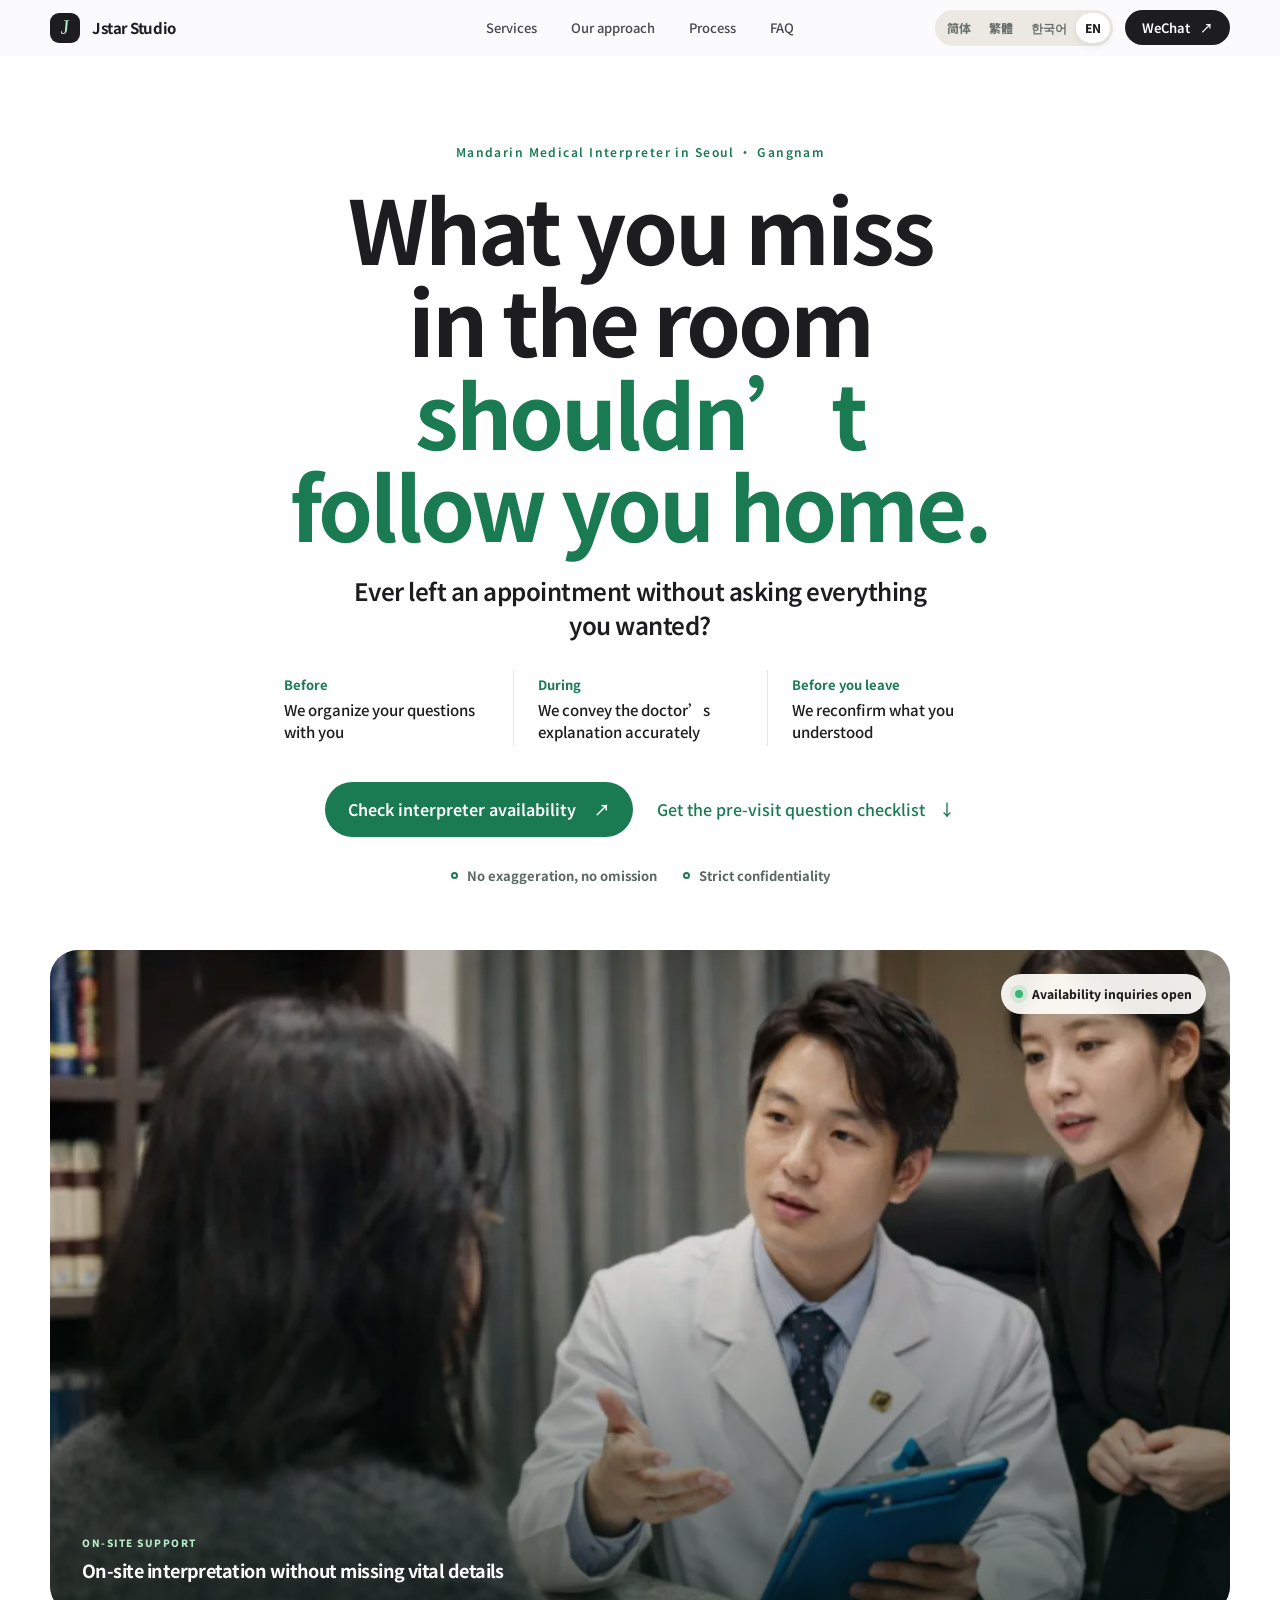
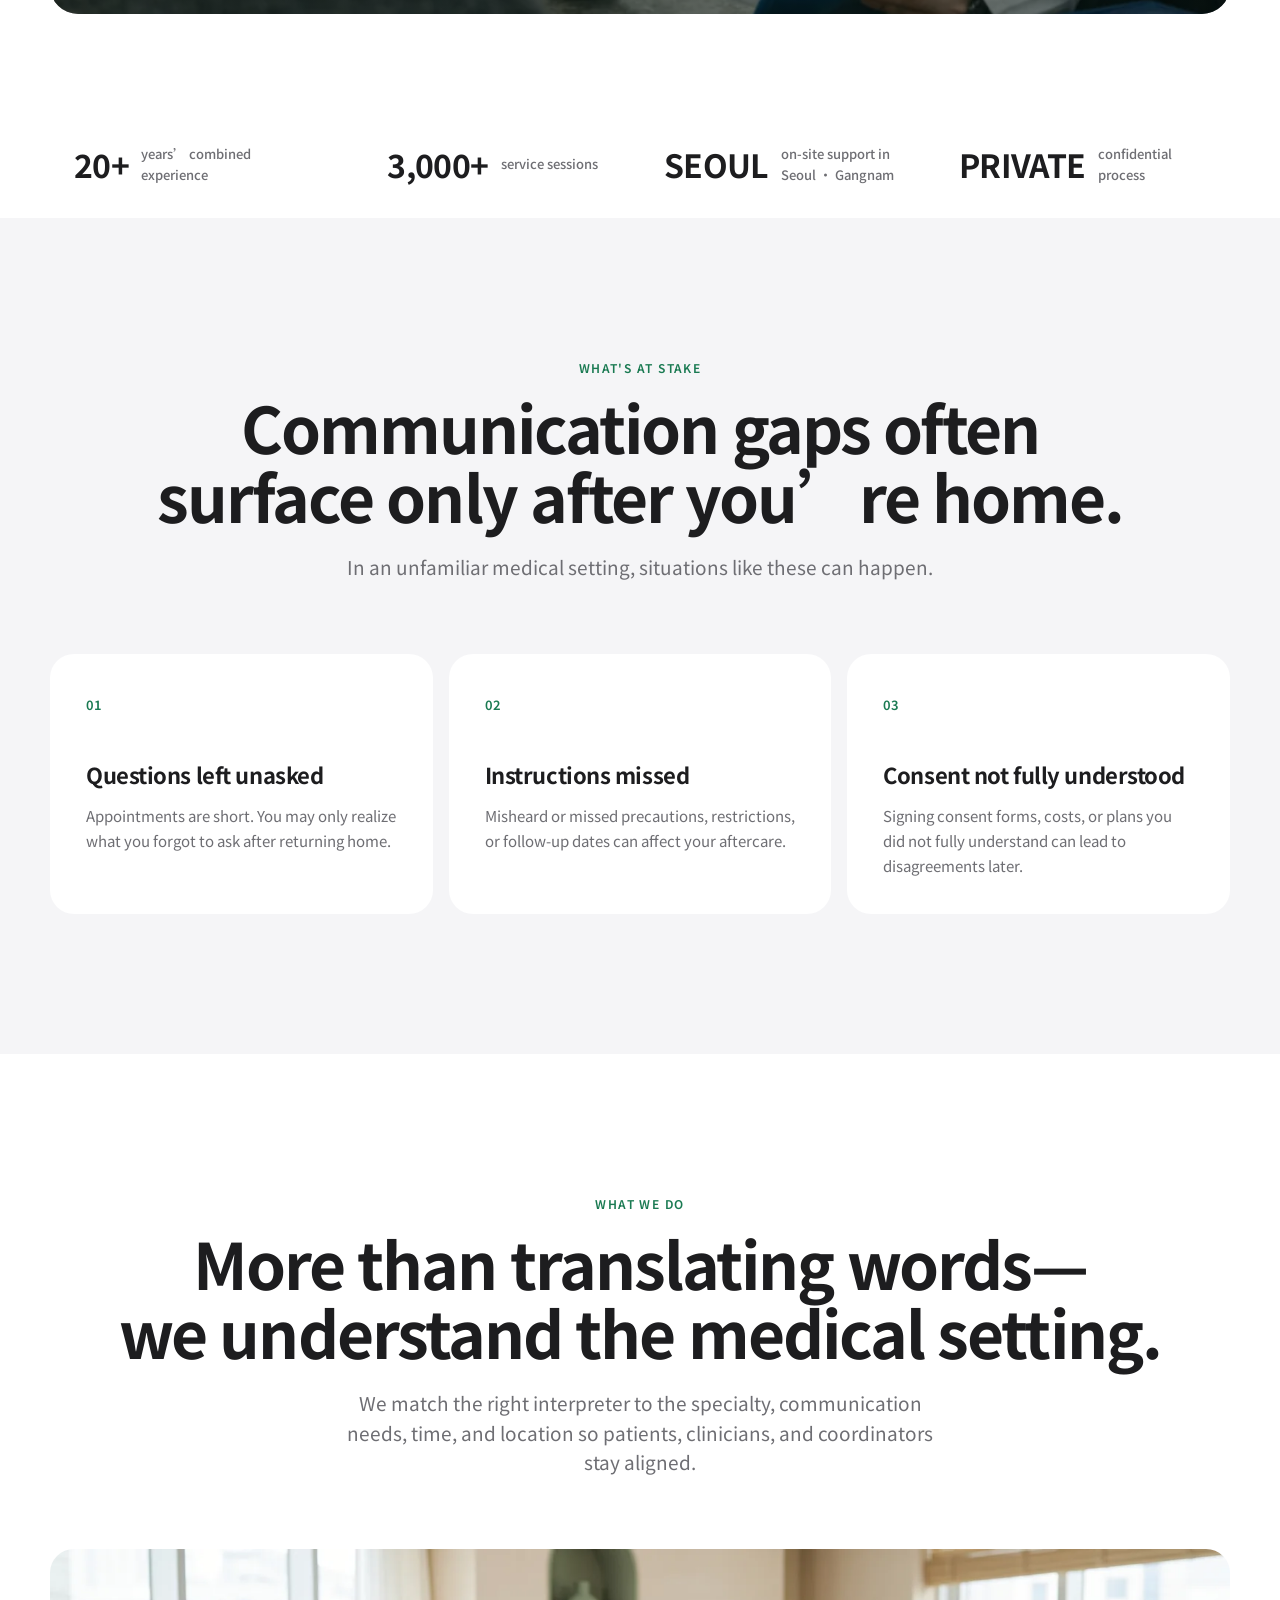
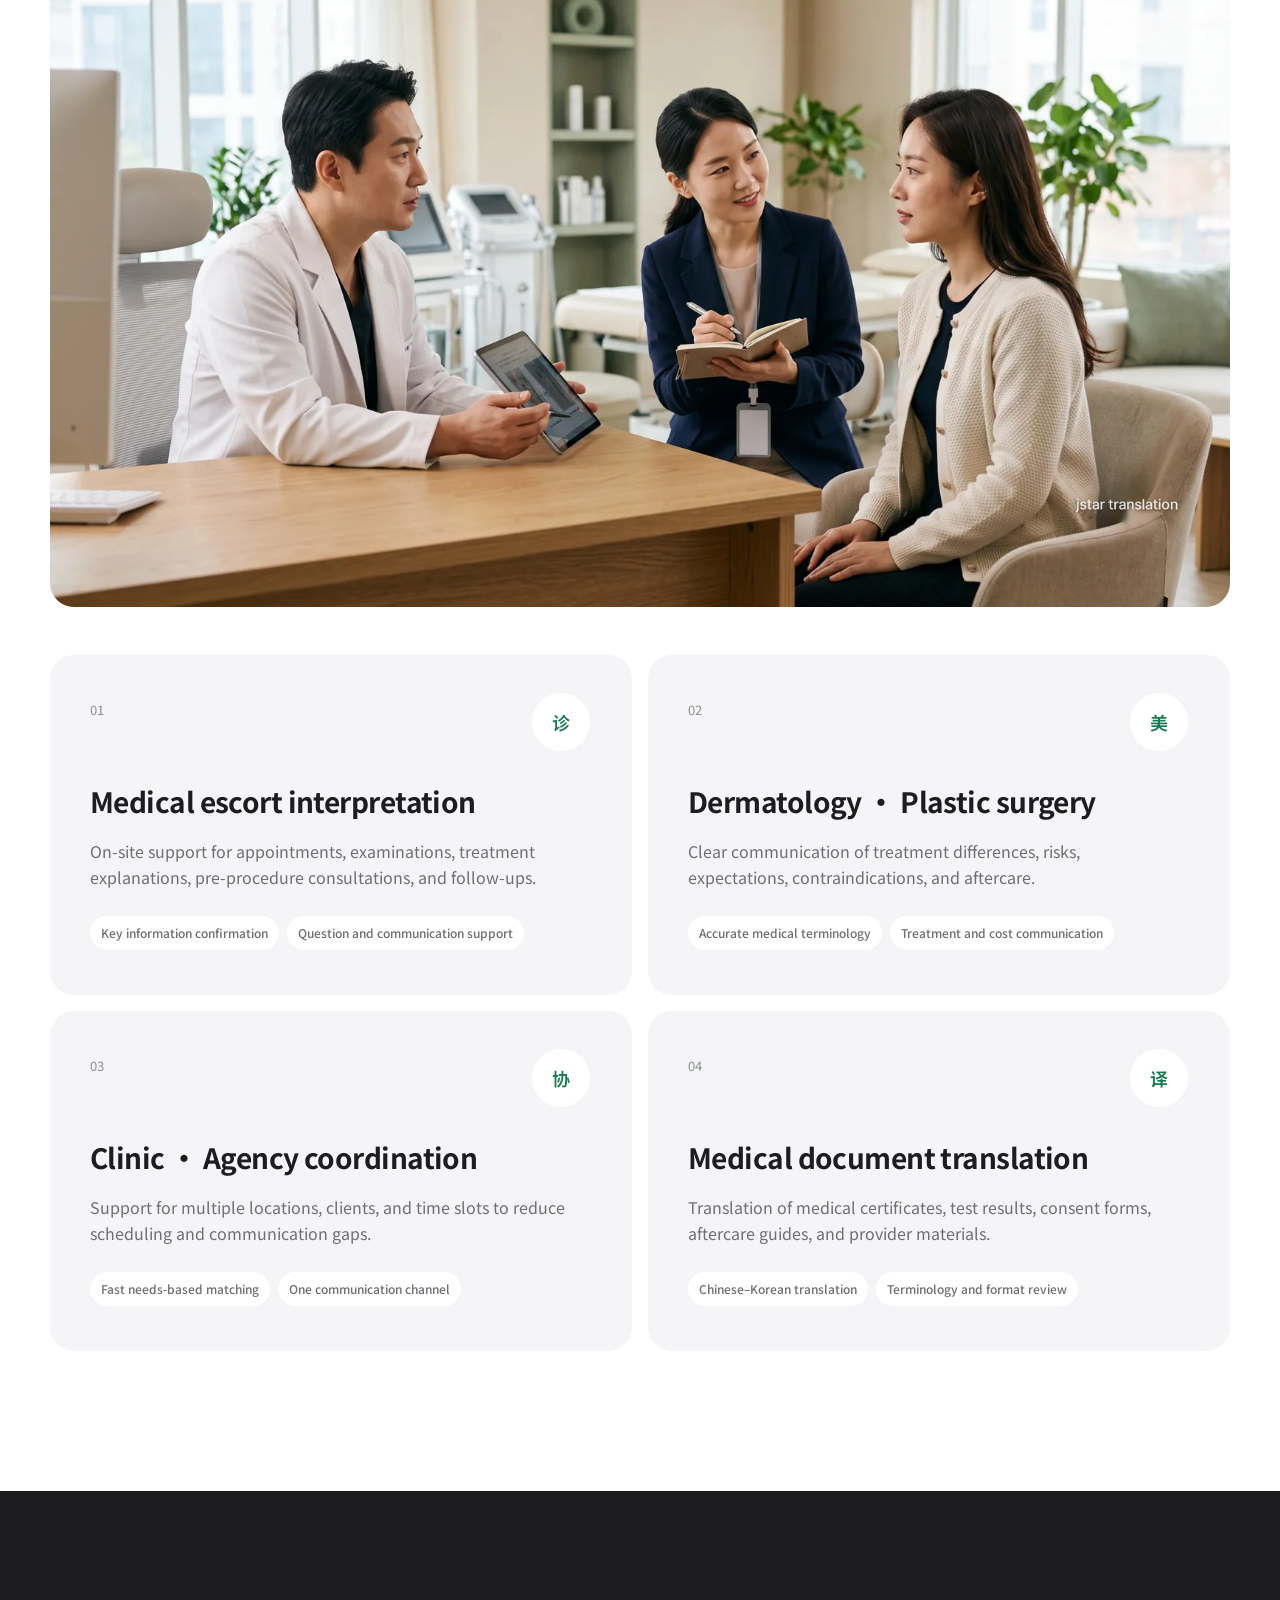
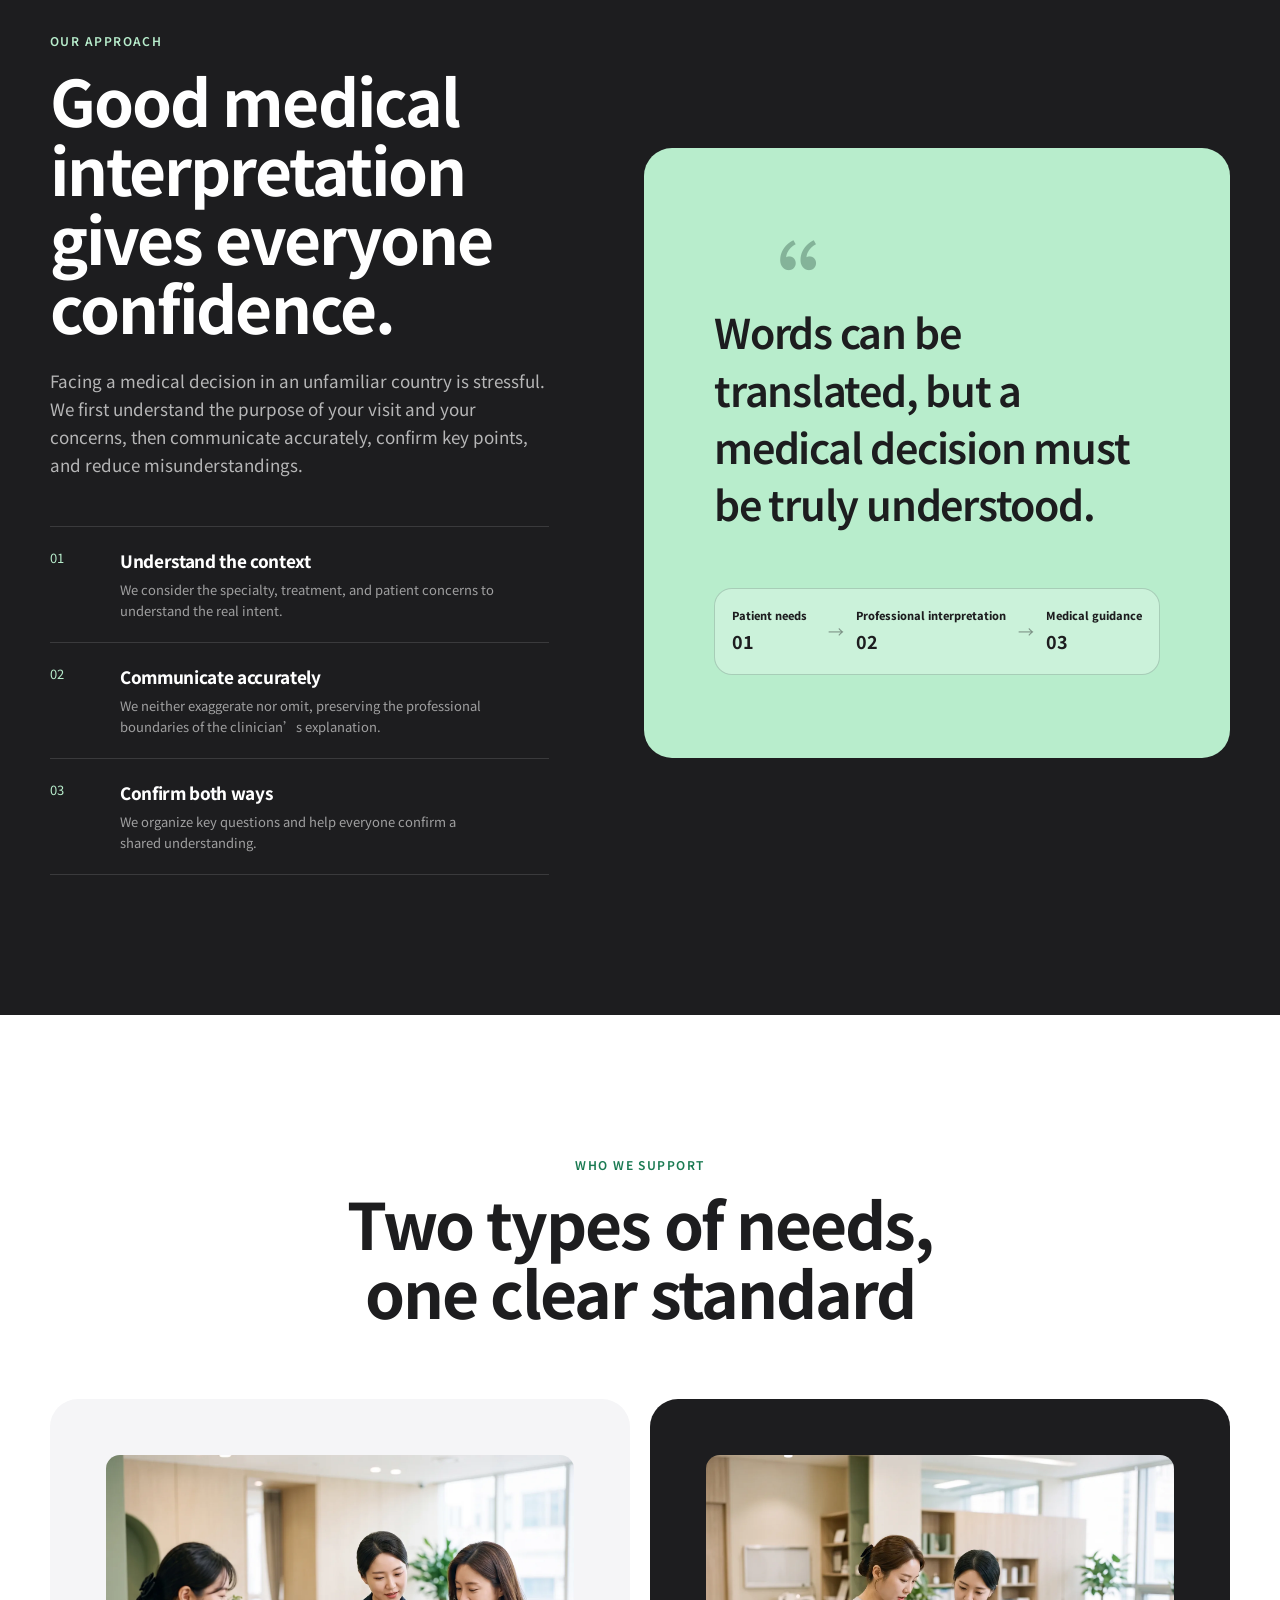
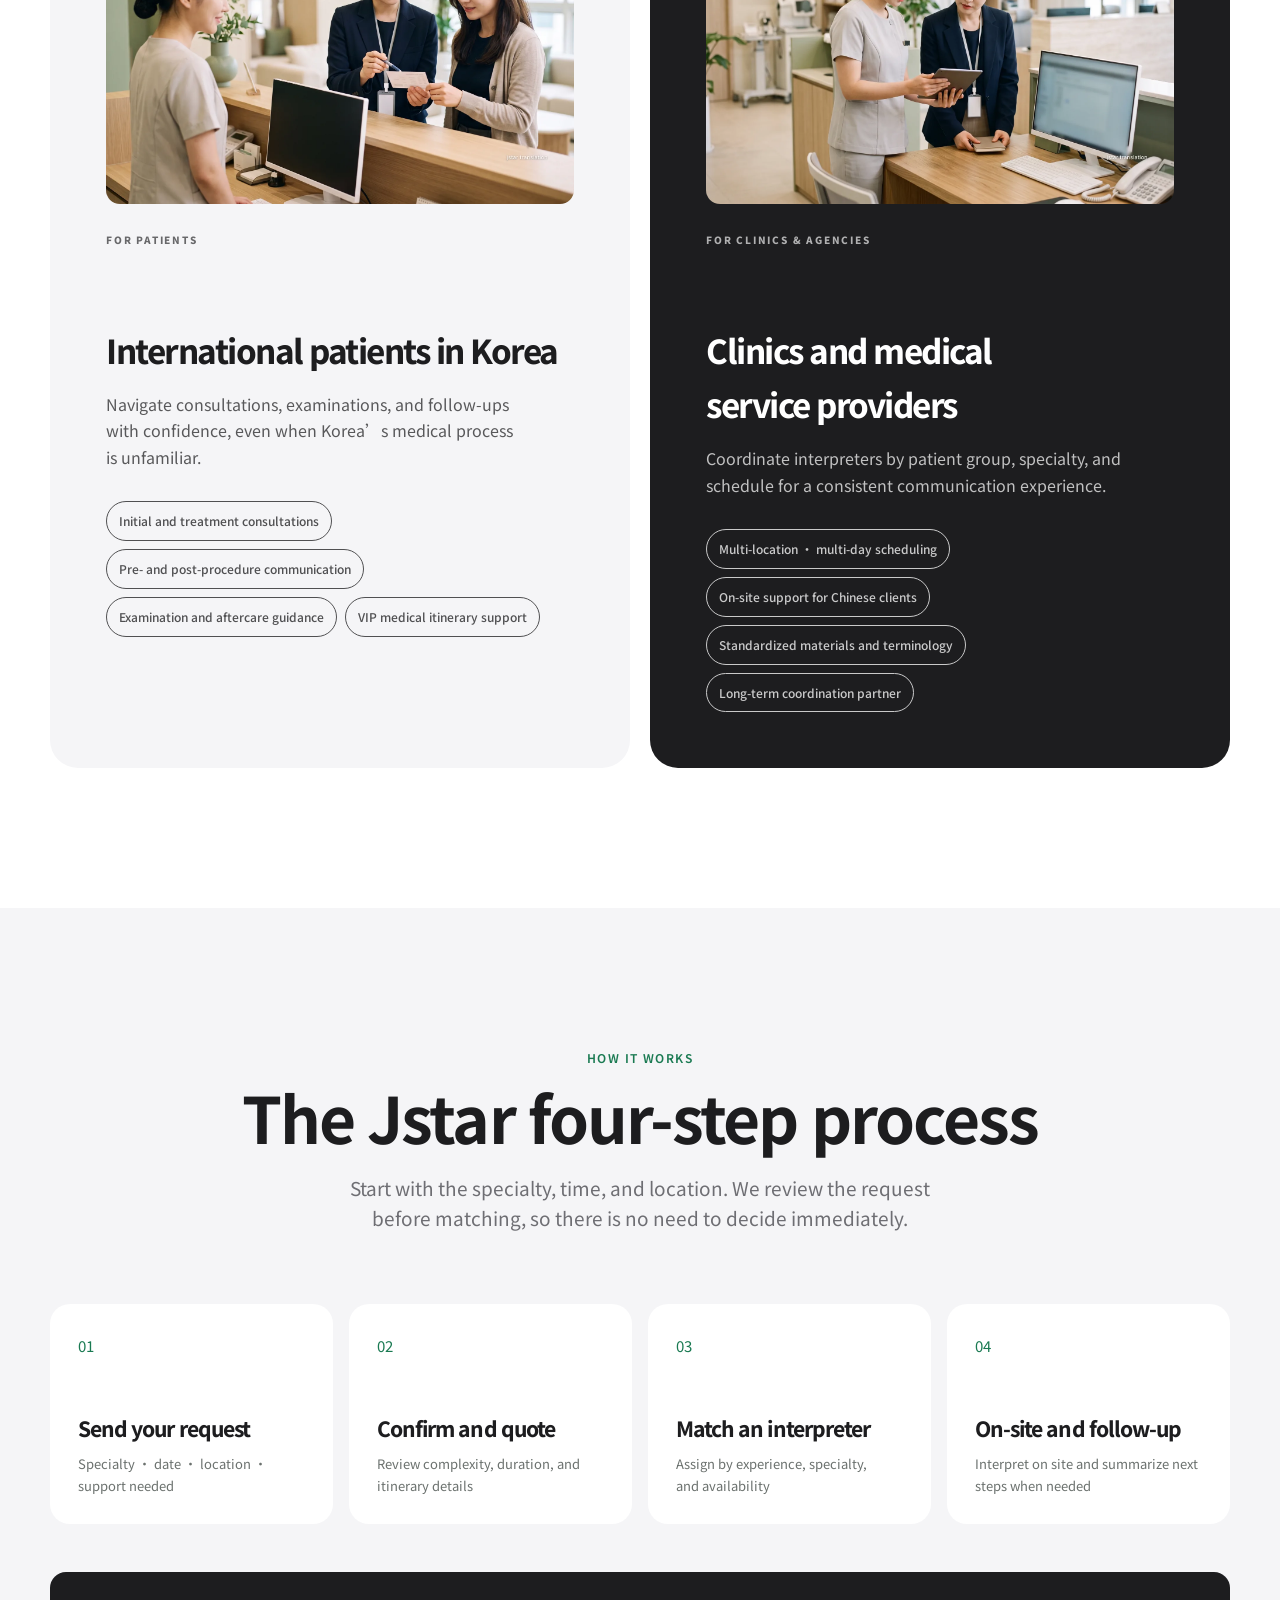
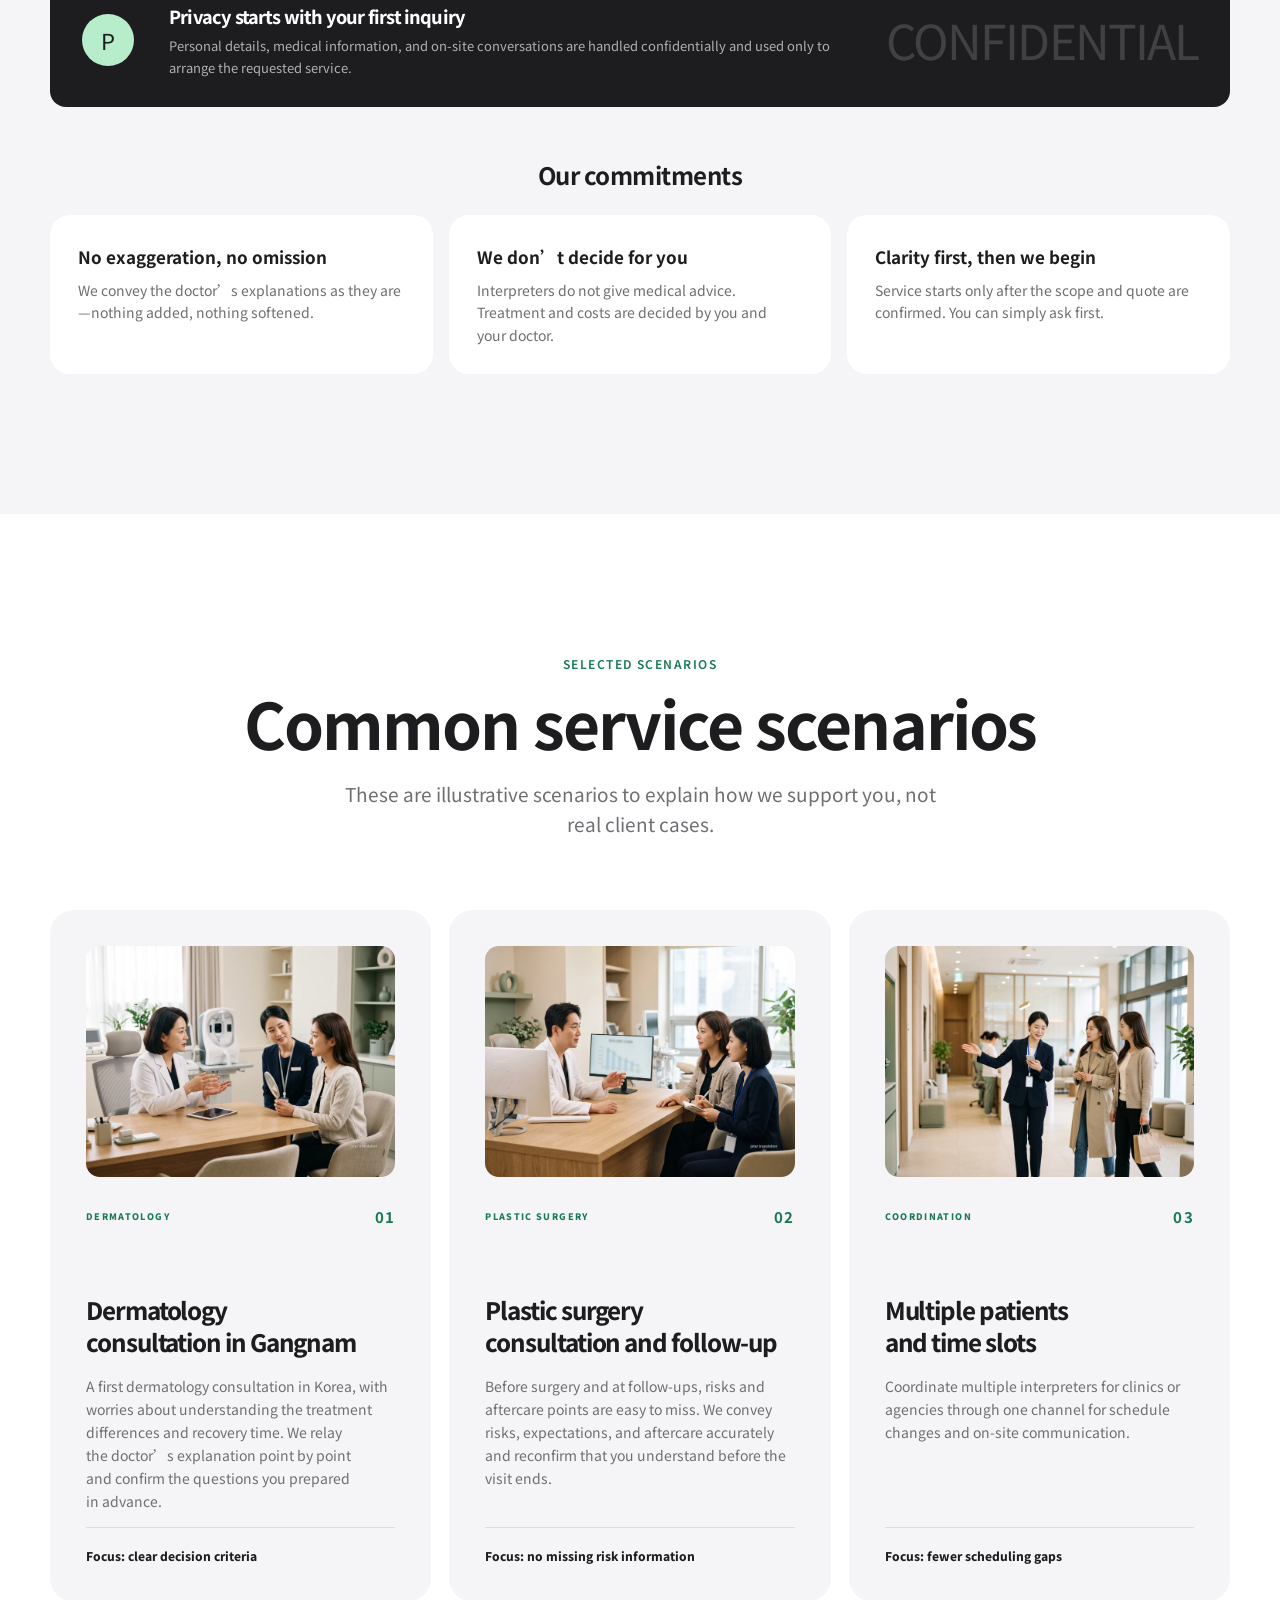
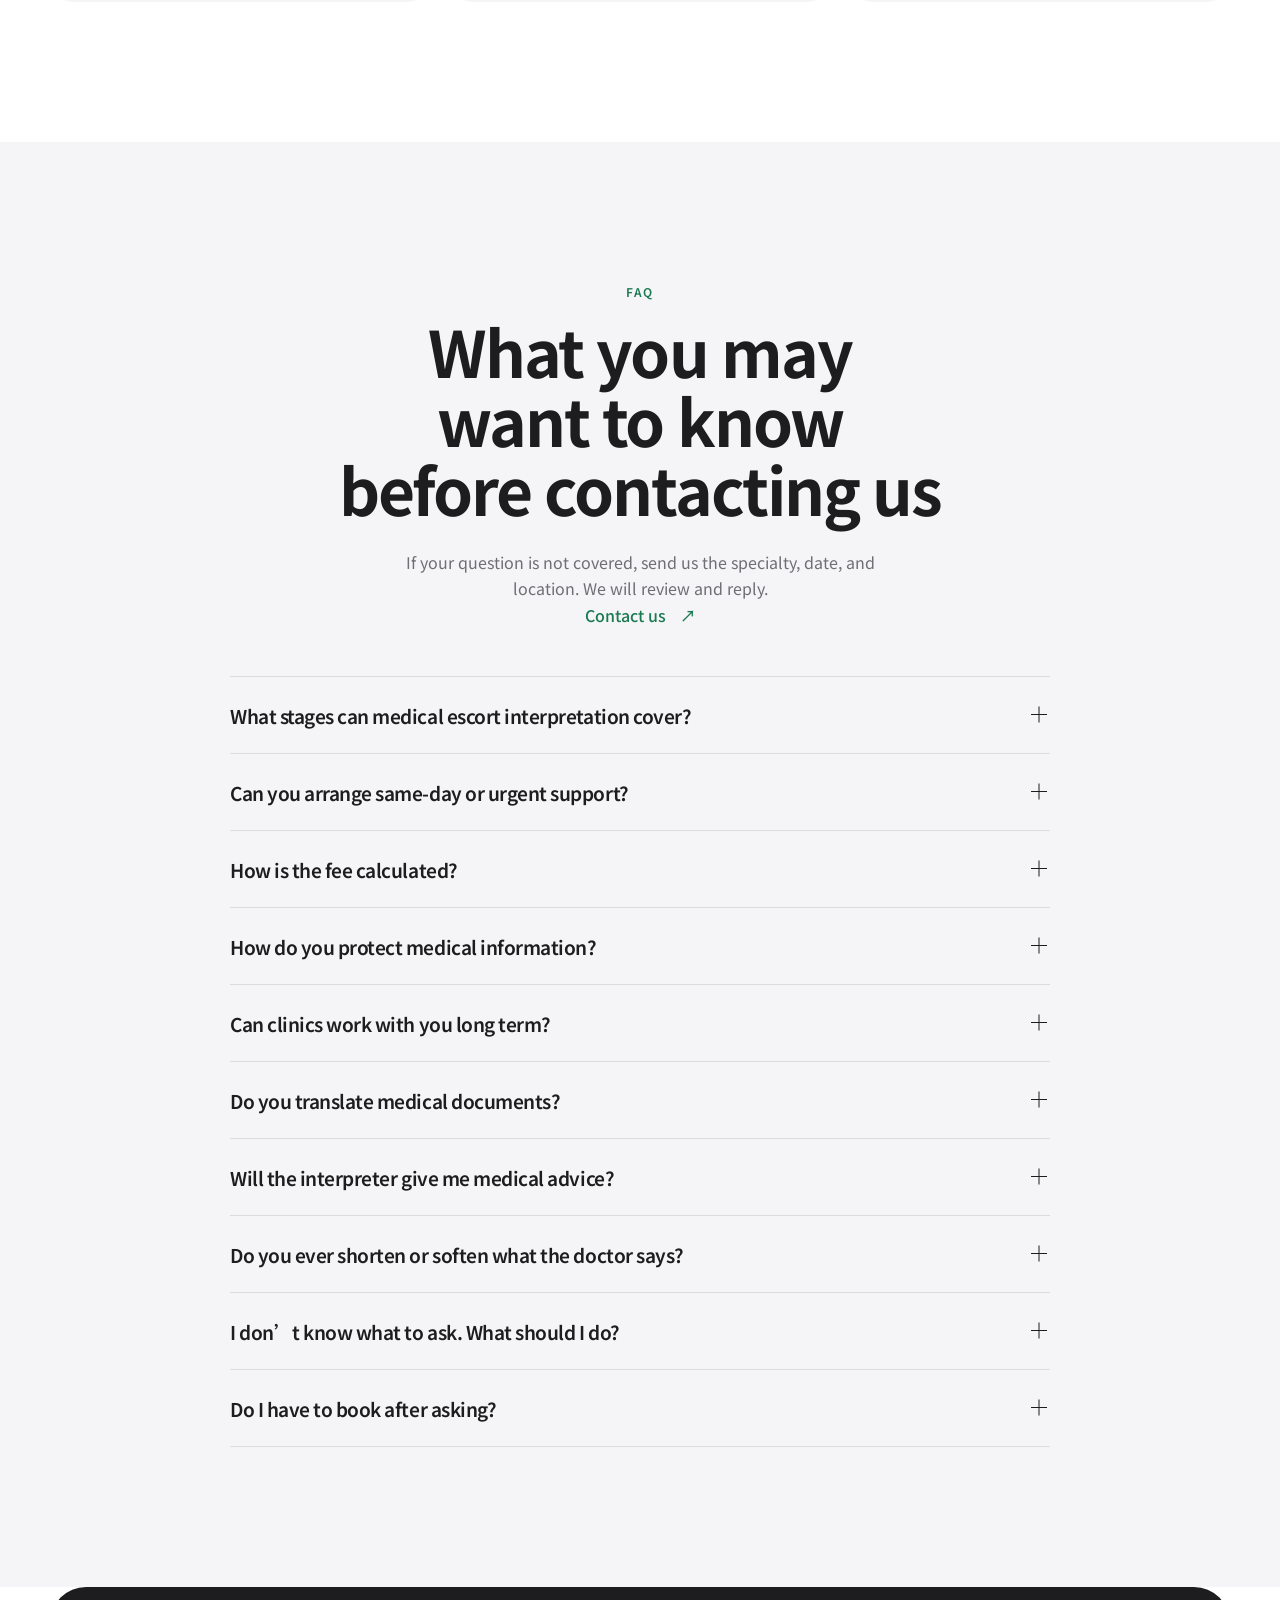
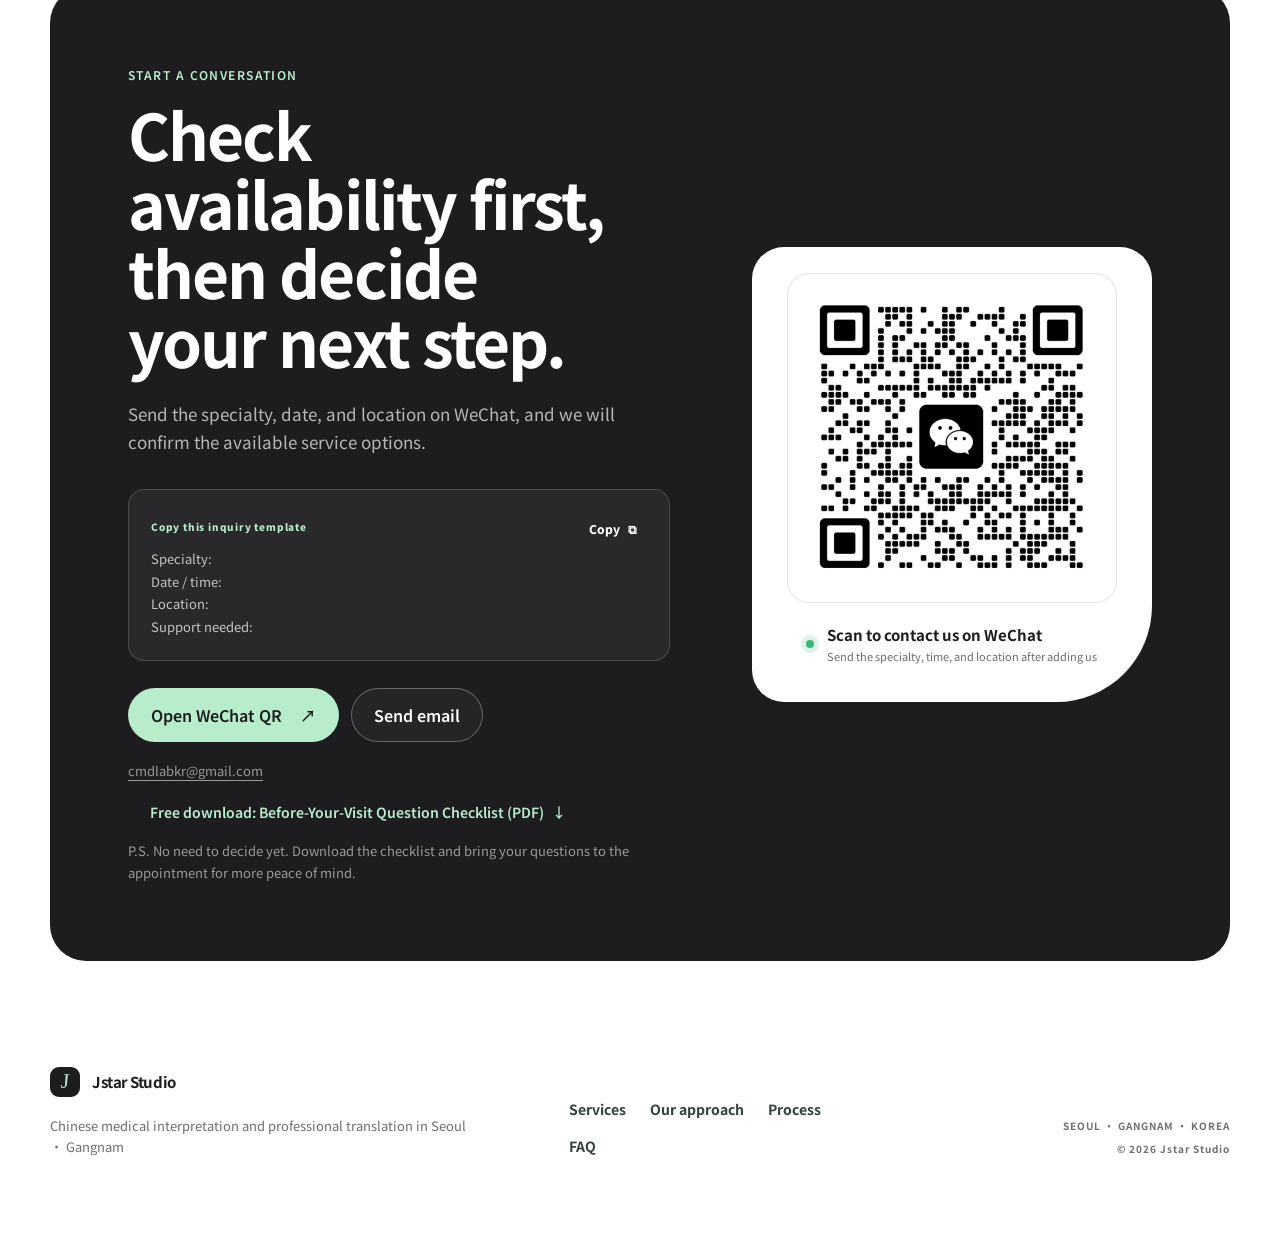
==== commit ef1c72ff: "feat: place 6 site photos, per-language og images, new favicon set - template: service banner, audie" ====
--- a/en/index.html
+++ b/en/index.html
@@ -4,7 +4,10 @@
   <meta charset="utf-8" />
   <meta name="viewport" content="width=device-width, initial-scale=1" />
   <meta name="theme-color" content="#fbfbfd" />
-  <link rel="icon" href="data:image/svg+xml,%3Csvg xmlns=%27http://www.w3.org/2000/svg%27 viewBox=%270 0 32 32%27%3E%3Crect width=%2732%27 height=%2732%27 rx=%277%27 fill=%27%231d1d1f%27/%3E%3Ctext x=%2716%27 y=%2723%27 font-size=%2720%27 font-family=%27Georgia,serif%27 font-style=%27italic%27 text-anchor=%27middle%27 fill=%27%23b8edcc%27%3EJ%3C/text%3E%3C/svg%3E" />
+  <link rel="icon" href="../assets/icons/favicon.ico" sizes="32x32" />
+  <link rel="icon" href="../assets/icons/favicon.svg" type="image/svg+xml" />
+  <link rel="apple-touch-icon" href="../assets/icons/apple-touch-icon.png" />
+  <link rel="manifest" href="../assets/icons/site.webmanifest" />
   <title>Medical Interpreter in Seoul (Mandarin–Korean) | Gangnam Clinics - Jstar</title>
   <meta name="description" content="Mandarin–Korean medical interpreter and translator for plastic surgery, dermatology and hospital visits in Gangnam, Seoul. For patients from Singapore, Malaysia, Taiwan and Hong Kong. Pre/post-op escort, document translation, strict confidentiality." />
   <link rel="canonical" href="https://coorocket.github.io/jstars/en/" />
@@ -21,14 +24,15 @@
   <meta property="og:title" content="Medical Interpreter in Seoul (Mandarin–Korean) | Gangnam Clinics - Jstar" />
   <meta property="og:description" content="Mandarin–Korean medical interpreter and translator for plastic surgery, dermatology and hospital visits in Gangnam, Seoul. For patients from Singapore, Malaysia, Taiwan and Hong Kong. Pre/post-op escort, document translation, strict confidentiality." />
   <meta property="og:url" content="https://coorocket.github.io/jstars/en/" />
-  <meta property="og:image" content="https://coorocket.github.io/jstars/assets/og.jpg" />
-  <meta property="og:image:width" content="1536" />
-  <meta property="og:image:height" content="1024" />
+  <meta property="og:image" content="https://coorocket.github.io/jstars/assets/og/og-en.jpg" />
+  <meta property="og:image:width" content="1200" />
+  <meta property="og:image:height" content="630" />
+  <meta property="og:image:alt" content="Mandarin medical interpreter in Seoul · Jstar Studio" />
 
   <meta name="twitter:card" content="summary_large_image" />
   <meta name="twitter:title" content="Medical Interpreter in Seoul (Mandarin–Korean) | Gangnam Clinics - Jstar" />
   <meta name="twitter:description" content="Mandarin–Korean medical interpreter and translator for plastic surgery, dermatology and hospital visits in Gangnam, Seoul. For patients from Singapore, Malaysia, Taiwan and Hong Kong. Pre/post-op escort, document translation, strict confidentiality." />
-  <meta name="twitter:image" content="https://coorocket.github.io/jstars/assets/og.jpg" />
+  <meta name="twitter:image" content="https://coorocket.github.io/jstars/assets/og/og-en.jpg" />
 
   <script type="application/ld+json">
     {
@@ -64,7 +68,7 @@
   <link rel="preconnect" href="https://fonts.googleapis.com" />
   <link rel="preconnect" href="https://fonts.gstatic.com" crossorigin />
   <link rel="stylesheet" href="https://fonts.googleapis.com/css2?family=Noto+Sans+KR:wght@400;500;600;700;800&amp;family=Noto+Sans+SC:wght@500;600;700;800&amp;family=Noto+Sans+TC:wght@500;600;700;800&amp;display=swap" />
-  <link rel="stylesheet" href="../styles.css?v=20261014-1" />
+  <link rel="stylesheet" href="../styles.css?v=20261014-2" />
 
 </head>
 <body>
@@ -168,6 +172,8 @@
           <p data-i18n="services.lead">We match the right interpreter to the specialty, communication needs, time, and location so patients, clinicians, and coordinators stay aligned.</p>
         </div>
 
+        <figure class="section-photo reveal"><img class="section-photo__img" src="../assets/img/service-consultation.webp" width="1600" height="893" alt="Medical interpreter translating a dermatologist's explanation into Mandarin at a Gangnam clinic" data-i18n-alt="services.imageAlt" loading="lazy" decoding="async" /></figure>
+
         <div class="service-grid">
           <article class="service-card service-card--featured reveal">
             <span class="card-number">01</span><div class="card-symbol" aria-hidden="true">诊</div>
@@ -222,11 +228,13 @@
         <div class="section-heading section-heading--compact reveal"><div><p class="section-kicker" data-i18n="audience.kicker">WHO WE SUPPORT</p><h2 id="audience-title" data-i18n-html="audience.title"><span class="audience-title-line">Two types of needs,</span><span class="audience-title-line">one clear standard</span></h2></div></div>
         <div class="audience-grid">
           <article class="audience-card audience-card--patient reveal">
+            <img class="card-photo" src="../assets/img/for-patients-reception.webp" width="1600" height="1195" alt="Interpreter explaining the appointment schedule to a visitor at the clinic reception" data-i18n-alt="audience.patientImageAlt" loading="lazy" decoding="async" />
             <p class="audience-label" data-i18n="audience.patient.label">FOR PATIENTS</p><h3 data-i18n="audience.patient.title">International patients in Korea</h3>
             <p data-i18n="audience.patient.body">Navigate consultations, examinations, and follow-ups with confidence, even when Korea’s medical process is unfamiliar.</p>
             <ul><li data-i18n="audience.patient.li1">Initial and treatment consultations</li><li data-i18n="audience.patient.li2">Pre- and post-procedure communication</li><li data-i18n="audience.patient.li3">Examination and aftercare guidance</li><li data-i18n="audience.patient.li4">VIP medical itinerary support</li></ul>
           </article>
           <article class="audience-card audience-card--business reveal">
+            <img class="card-photo" src="../assets/img/for-clinics-coordination.webp" width="1600" height="1195" alt="Clinic coordinator and interpreter reviewing the day's appointments on a tablet" data-i18n-alt="audience.clinicImageAlt" loading="lazy" decoding="async" />
             <p class="audience-label" data-i18n="audience.business.label">FOR CLINICS &amp; AGENCIES</p><h3 data-i18n="audience.business.title">Clinics and medical service providers</h3>
             <p data-i18n="audience.business.body">Coordinate interpreters by patient group, specialty, and schedule for a consistent communication experience.</p>
             <ul><li data-i18n="audience.business.li1">Multi-location · multi-day scheduling</li><li data-i18n="audience.business.li2">On-site support for Chinese clients</li><li data-i18n="audience.business.li3">Standardized materials and terminology</li><li data-i18n="audience.business.li4">Long-term coordination partner</li></ul>
@@ -267,9 +275,9 @@
       <div class="container">
         <div class="section-heading reveal"><div><p class="section-kicker" data-i18n="cases.kicker">SELECTED SCENARIOS</p><h2 id="cases-title" data-i18n="cases.title">Common service scenarios</h2></div><p data-i18n="cases.lead">These are illustrative scenarios to explain how we support you, not real client cases.</p></div>
         <div class="case-grid">
-          <article class="case-card reveal"><div class="case-meta"><span>DERMATOLOGY</span><b>01</b></div><h3 data-i18n="cases.case1.title">Dermatology consultation in Gangnam</h3><p data-i18n="cases.case1.body">A first dermatology consultation in Korea, with worries about understanding the treatment differences and recovery time. We relay the doctor’s explanation point by point and confirm the questions you prepared in advance.</p><span class="case-result" data-i18n="cases.case1.result">Focus: clear decision criteria</span></article>
-          <article class="case-card reveal"><div class="case-meta"><span>PLASTIC SURGERY</span><b>02</b></div><h3 data-i18n="cases.case2.title">Plastic surgery consultation and follow-up</h3><p data-i18n="cases.case2.body">Before surgery and at follow-ups, risks and aftercare points are easy to miss. We convey risks, expectations, and aftercare accurately and reconfirm that you understand before the visit ends.</p><span class="case-result" data-i18n="cases.case2.result">Focus: no missing risk information</span></article>
-          <article class="case-card reveal"><div class="case-meta"><span>COORDINATION</span><b>03</b></div><h3 data-i18n="cases.case3.title">Multiple patients and time slots</h3><p data-i18n="cases.case3.body">Coordinate multiple interpreters for clinics or agencies through one channel for schedule changes and on-site communication.</p><span class="case-result" data-i18n="cases.case3.result">Focus: fewer scheduling gaps</span></article>
+          <article class="case-card reveal"><img class="card-photo" src="../assets/img/scene-dermatology.webp" width="1600" height="1195" alt="Dermatologist explaining aftercare while the interpreter relays it beside the patient" data-i18n-alt="cases.item1.imageAlt" loading="lazy" decoding="async" /><div class="case-meta"><span>DERMATOLOGY</span><b>01</b></div><h3 data-i18n="cases.case1.title">Dermatology consultation in Gangnam</h3><p data-i18n="cases.case1.body">A first dermatology consultation in Korea, with worries about understanding the treatment differences and recovery time. We relay the doctor’s explanation point by point and confirm the questions you prepared in advance.</p><span class="case-result" data-i18n="cases.case1.result">Focus: clear decision criteria</span></article>
+          <article class="case-card reveal"><img class="card-photo" src="../assets/img/scene-plastic-surgery-followup.webp" width="1600" height="1195" alt="Plastic surgery follow-up: the doctor explains the recovery timeline as the interpreter takes notes" data-i18n-alt="cases.item2.imageAlt" loading="lazy" decoding="async" /><div class="case-meta"><span>PLASTIC SURGERY</span><b>02</b></div><h3 data-i18n="cases.case2.title">Plastic surgery consultation and follow-up</h3><p data-i18n="cases.case2.body">Before surgery and at follow-ups, risks and aftercare points are easy to miss. We convey risks, expectations, and aftercare accurately and reconfirm that you understand before the visit ends.</p><span class="case-result" data-i18n="cases.case2.result">Focus: no missing risk information</span></article>
+          <article class="case-card reveal"><img class="card-photo" src="../assets/img/scene-multi-schedule.webp" width="1600" height="1195" alt="Interpreter checking the schedule on her phone while guiding two clients through the clinic lobby" data-i18n-alt="cases.item3.imageAlt" loading="lazy" decoding="async" /><div class="case-meta"><span>COORDINATION</span><b>03</b></div><h3 data-i18n="cases.case3.title">Multiple patients and time slots</h3><p data-i18n="cases.case3.body">Coordinate multiple interpreters for clinics or agencies through one channel for schedule changes and on-site communication.</p><span class="case-result" data-i18n="cases.case3.result">Focus: fewer scheduling gaps</span></article>
         </div>
       </div>
     </section>
--- a/styles.css
+++ b/styles.css
@@ -1147,3 +1147,13 @@
 @media (max-width: 820px) {
   .mobile-action-bar a.is-primary { color: #fff; background: var(--ink); }
 }
+
+/* ---- Photos: services banner and card headers ---- */
+.section-photo { margin: 0 0 clamp(28px, 4vw, 48px); }
+.section-photo__img, .card-photo { display: block; width: 100%; height: auto; object-fit: cover; background: var(--sand); }
+.section-photo__img { aspect-ratio: 1600 / 893; border-radius: var(--radius); }
+.card-photo { aspect-ratio: 1600 / 1195; border-radius: 14px; margin-bottom: 28px; }
+.audience-card .card-photo { position: relative; z-index: 1; }
+@media (max-width: 560px) {
+  .card-photo { margin-bottom: 22px; }
+}
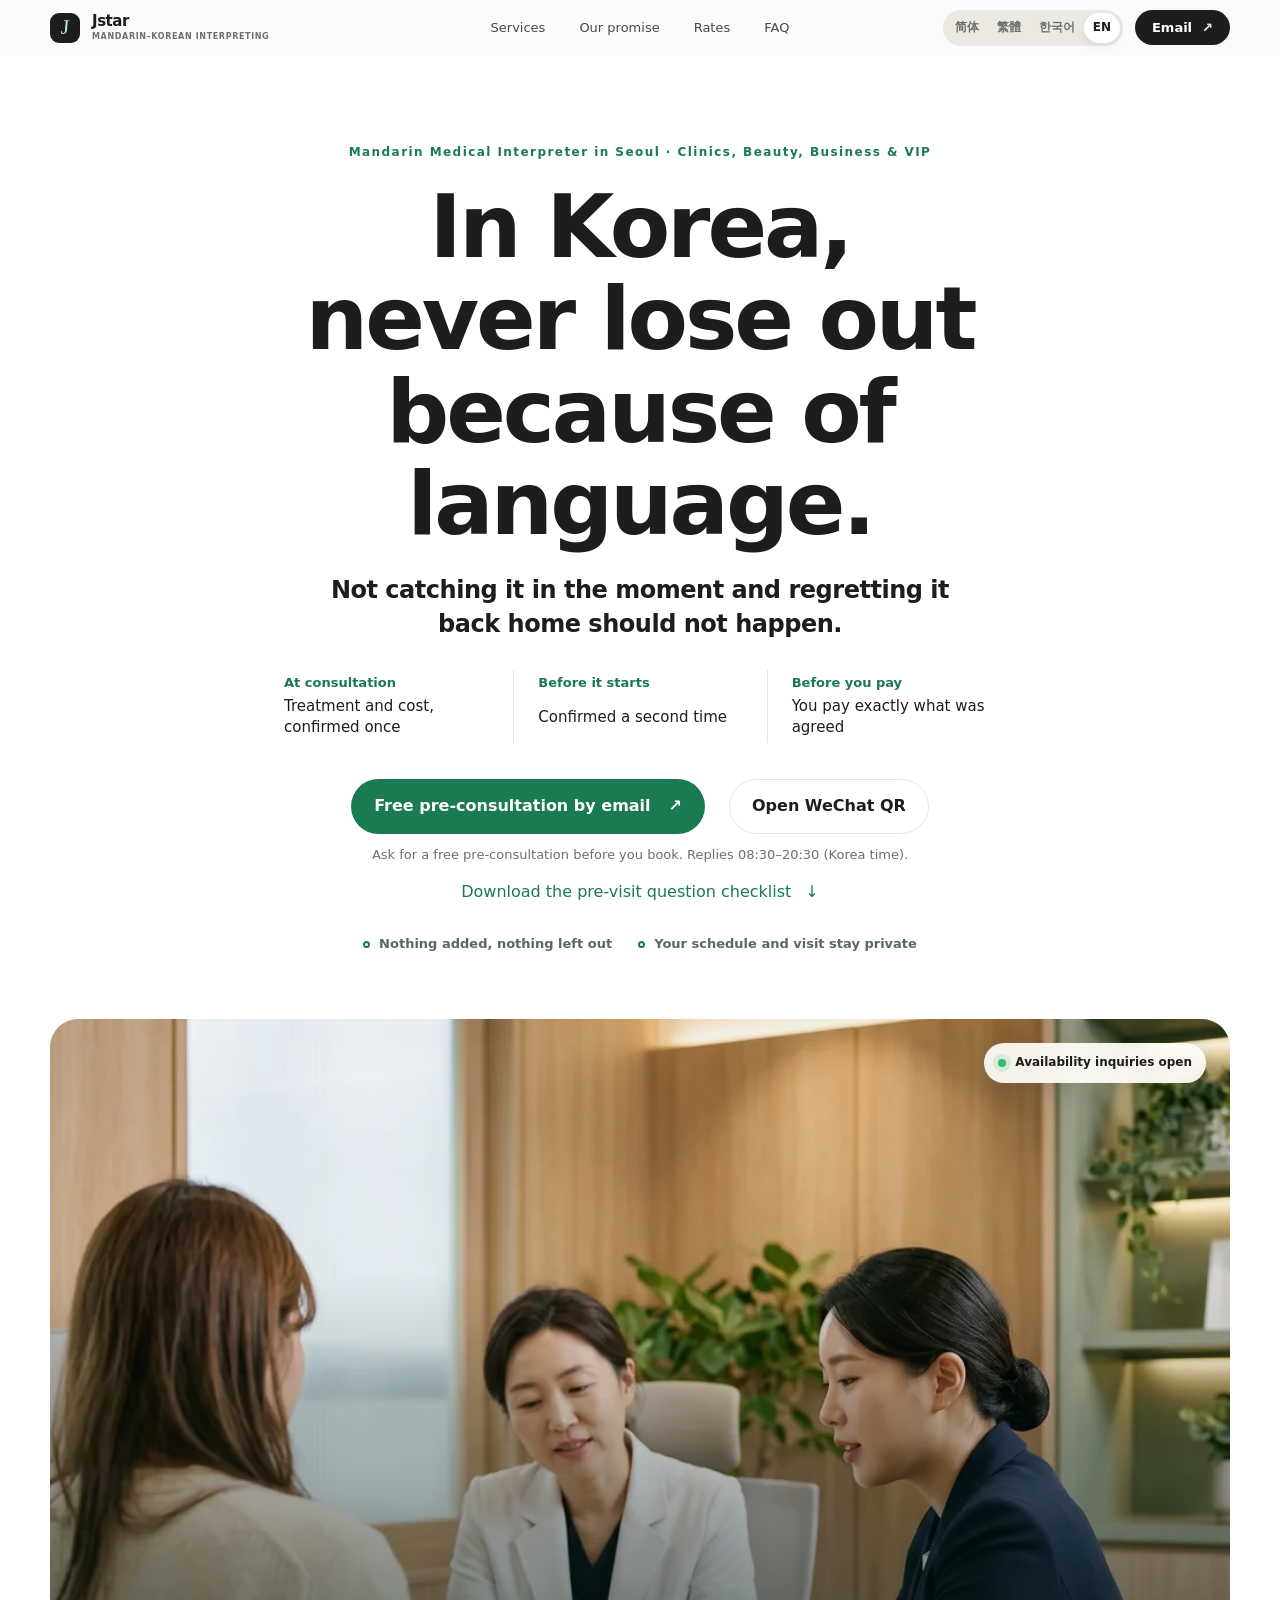
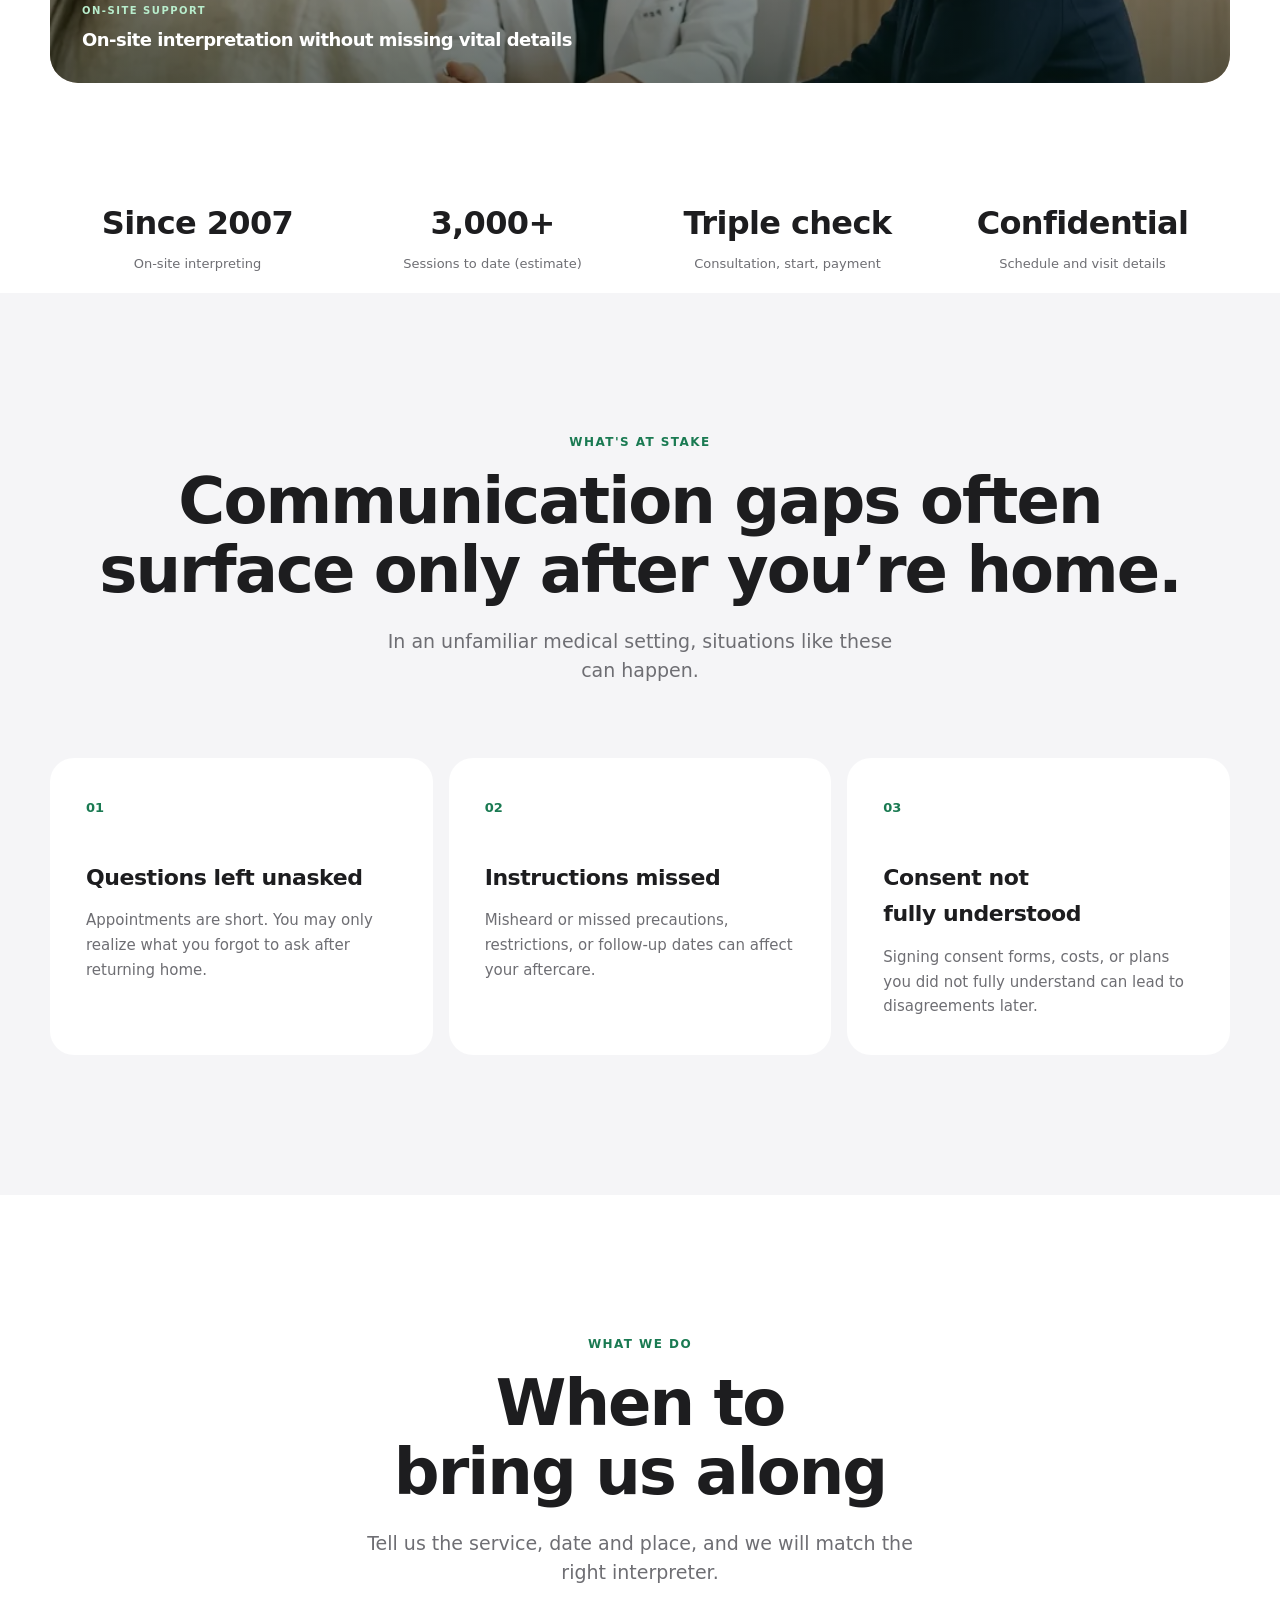
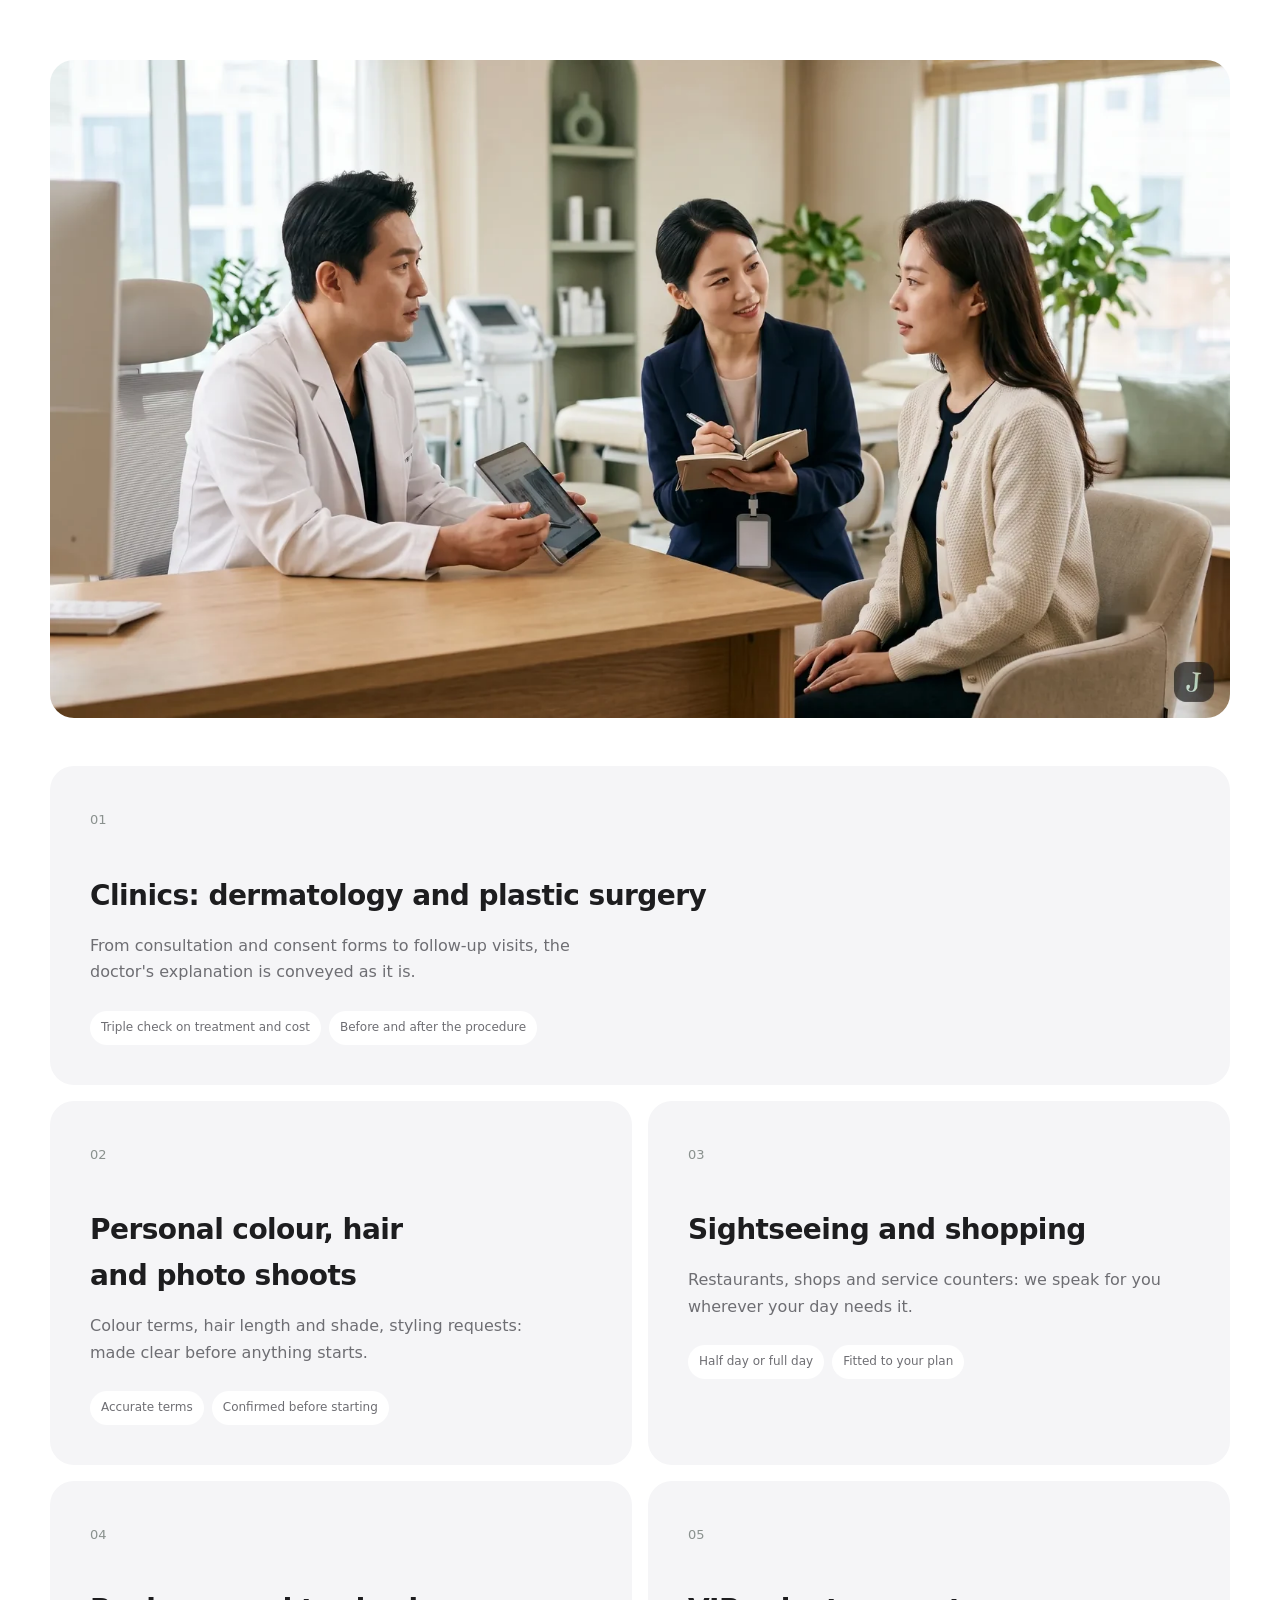
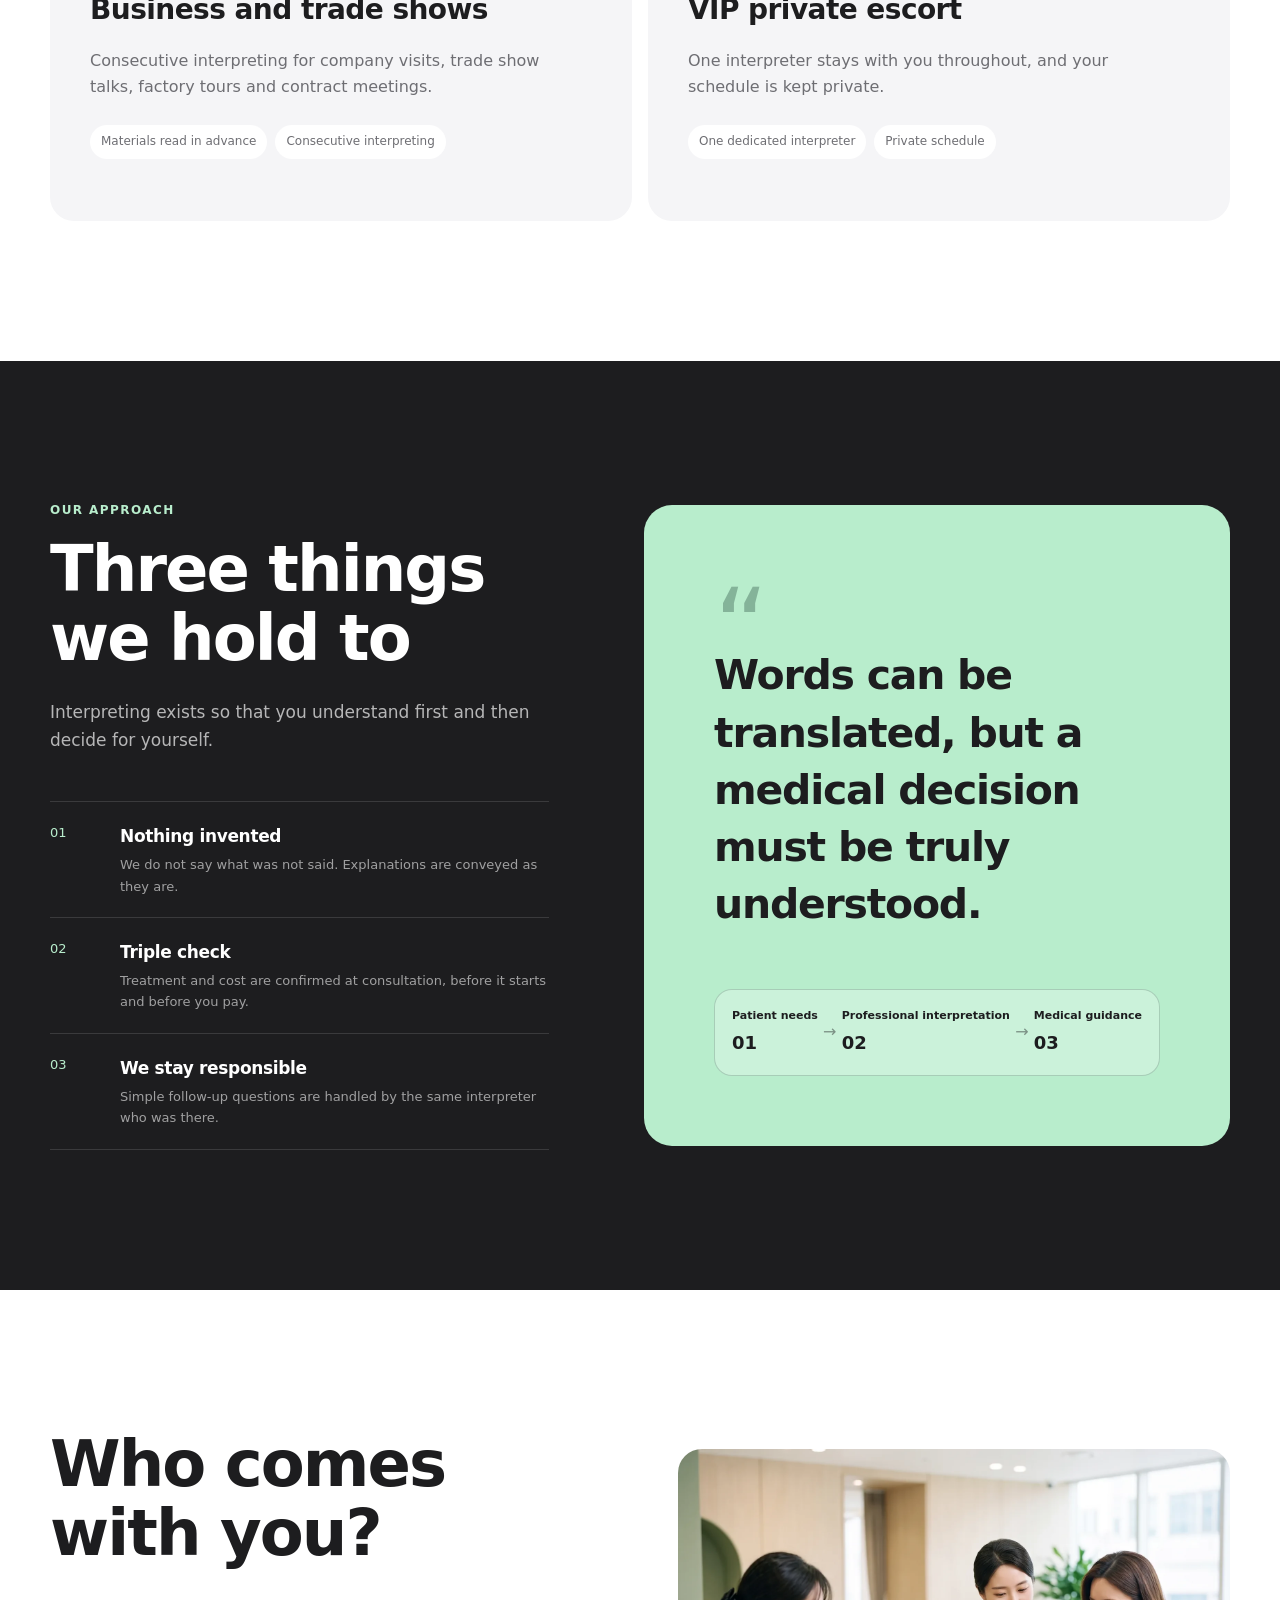
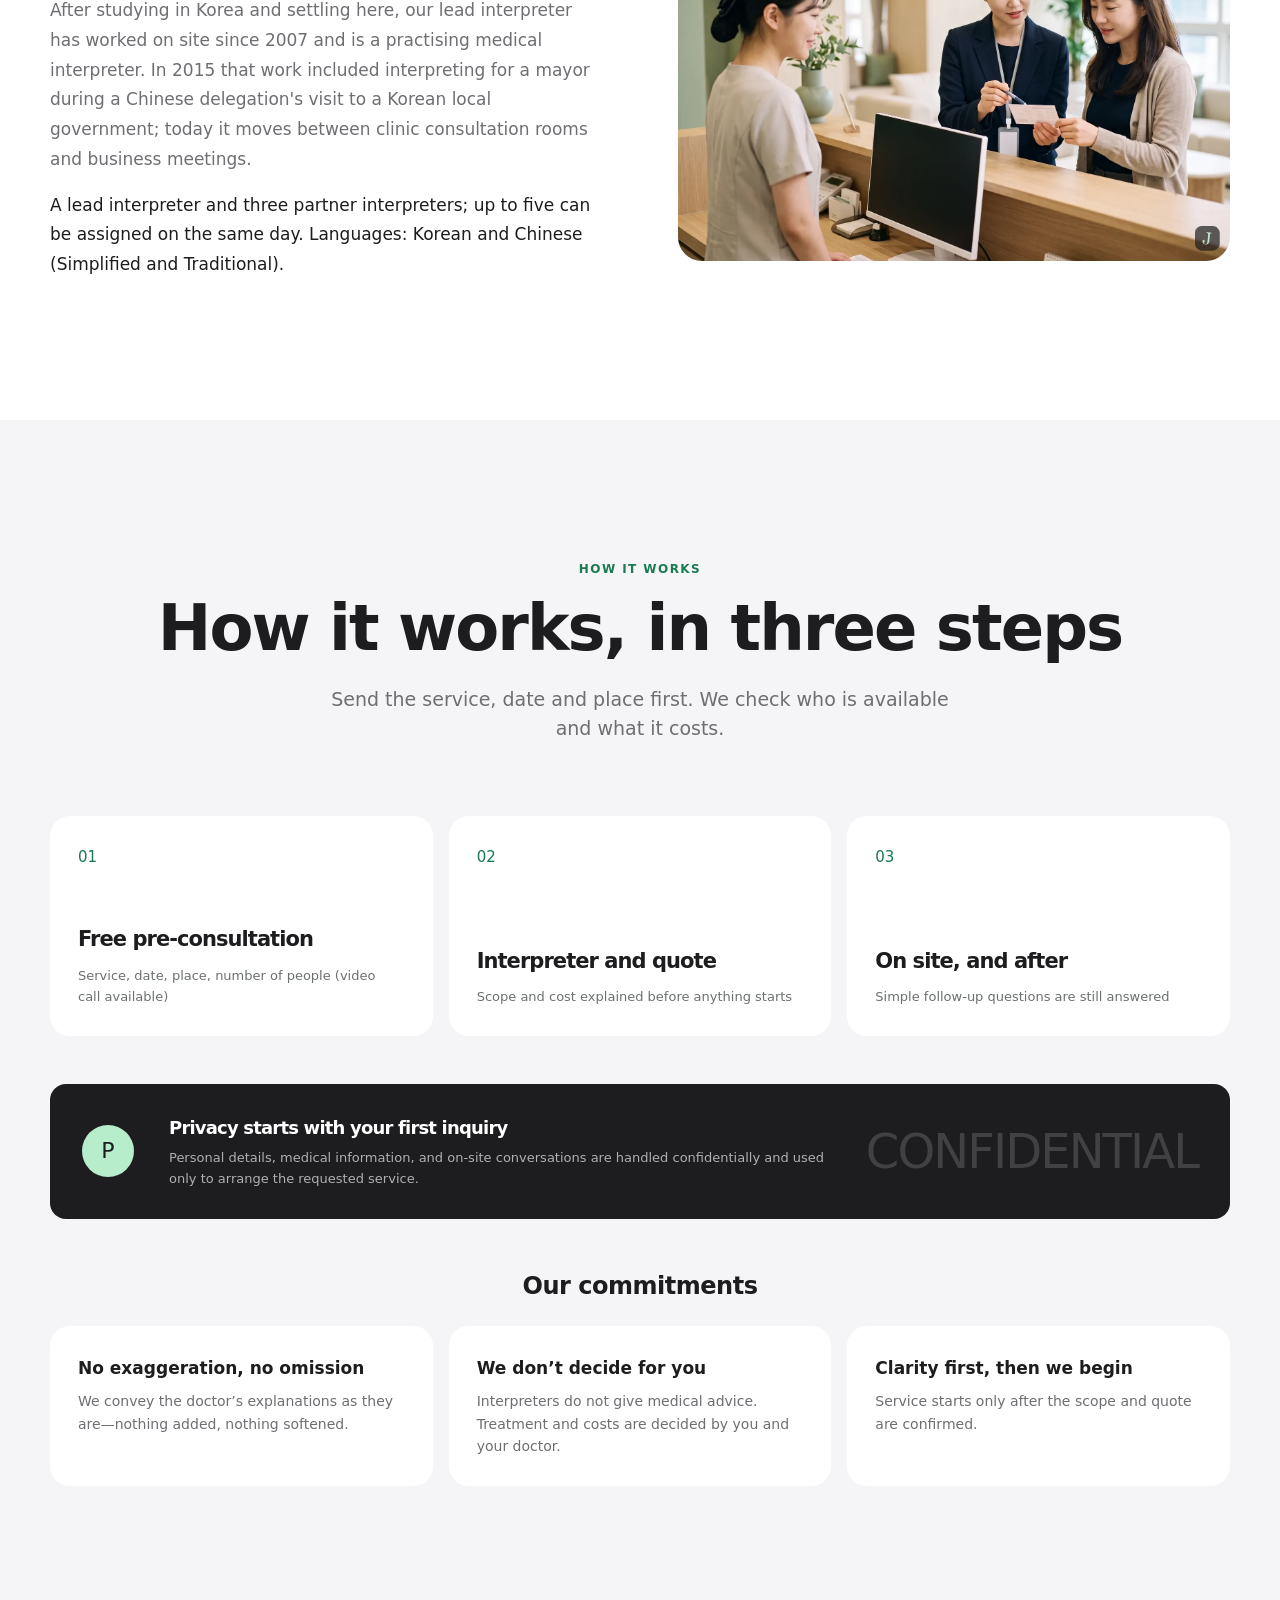
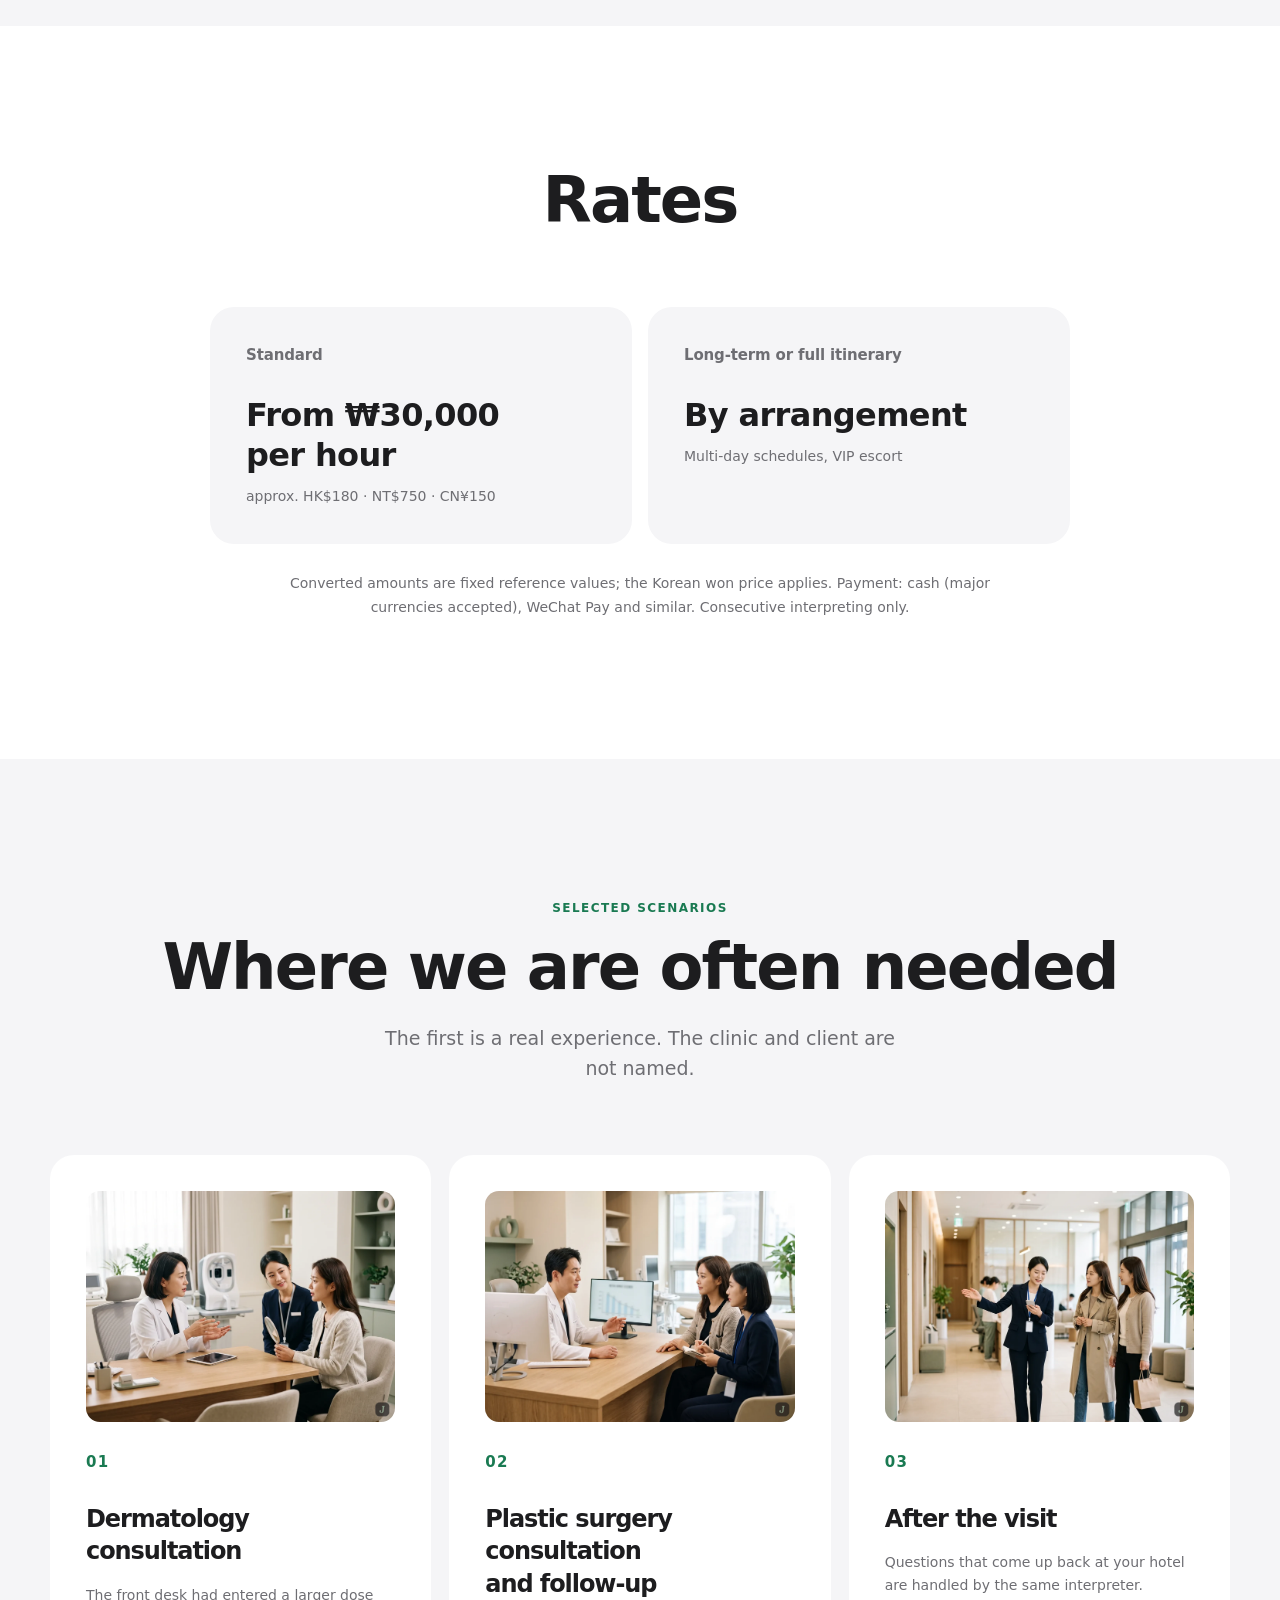
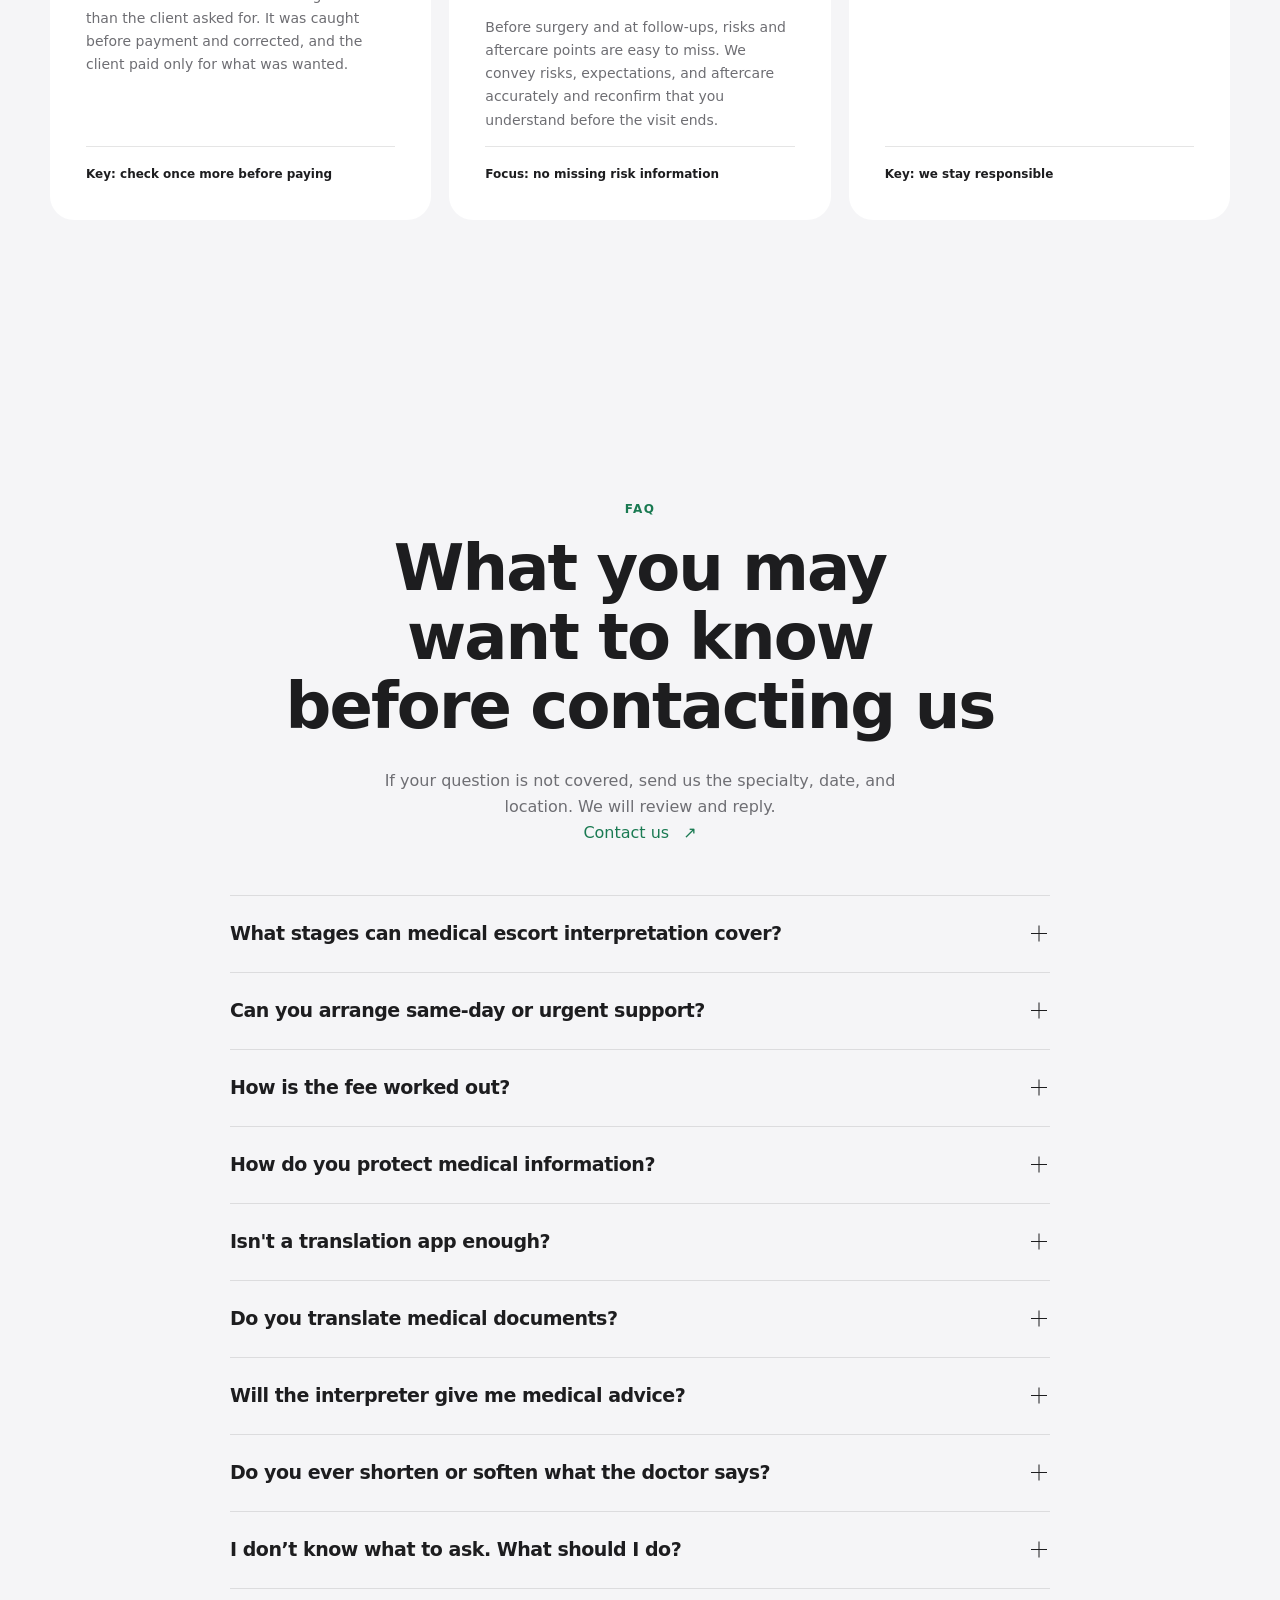
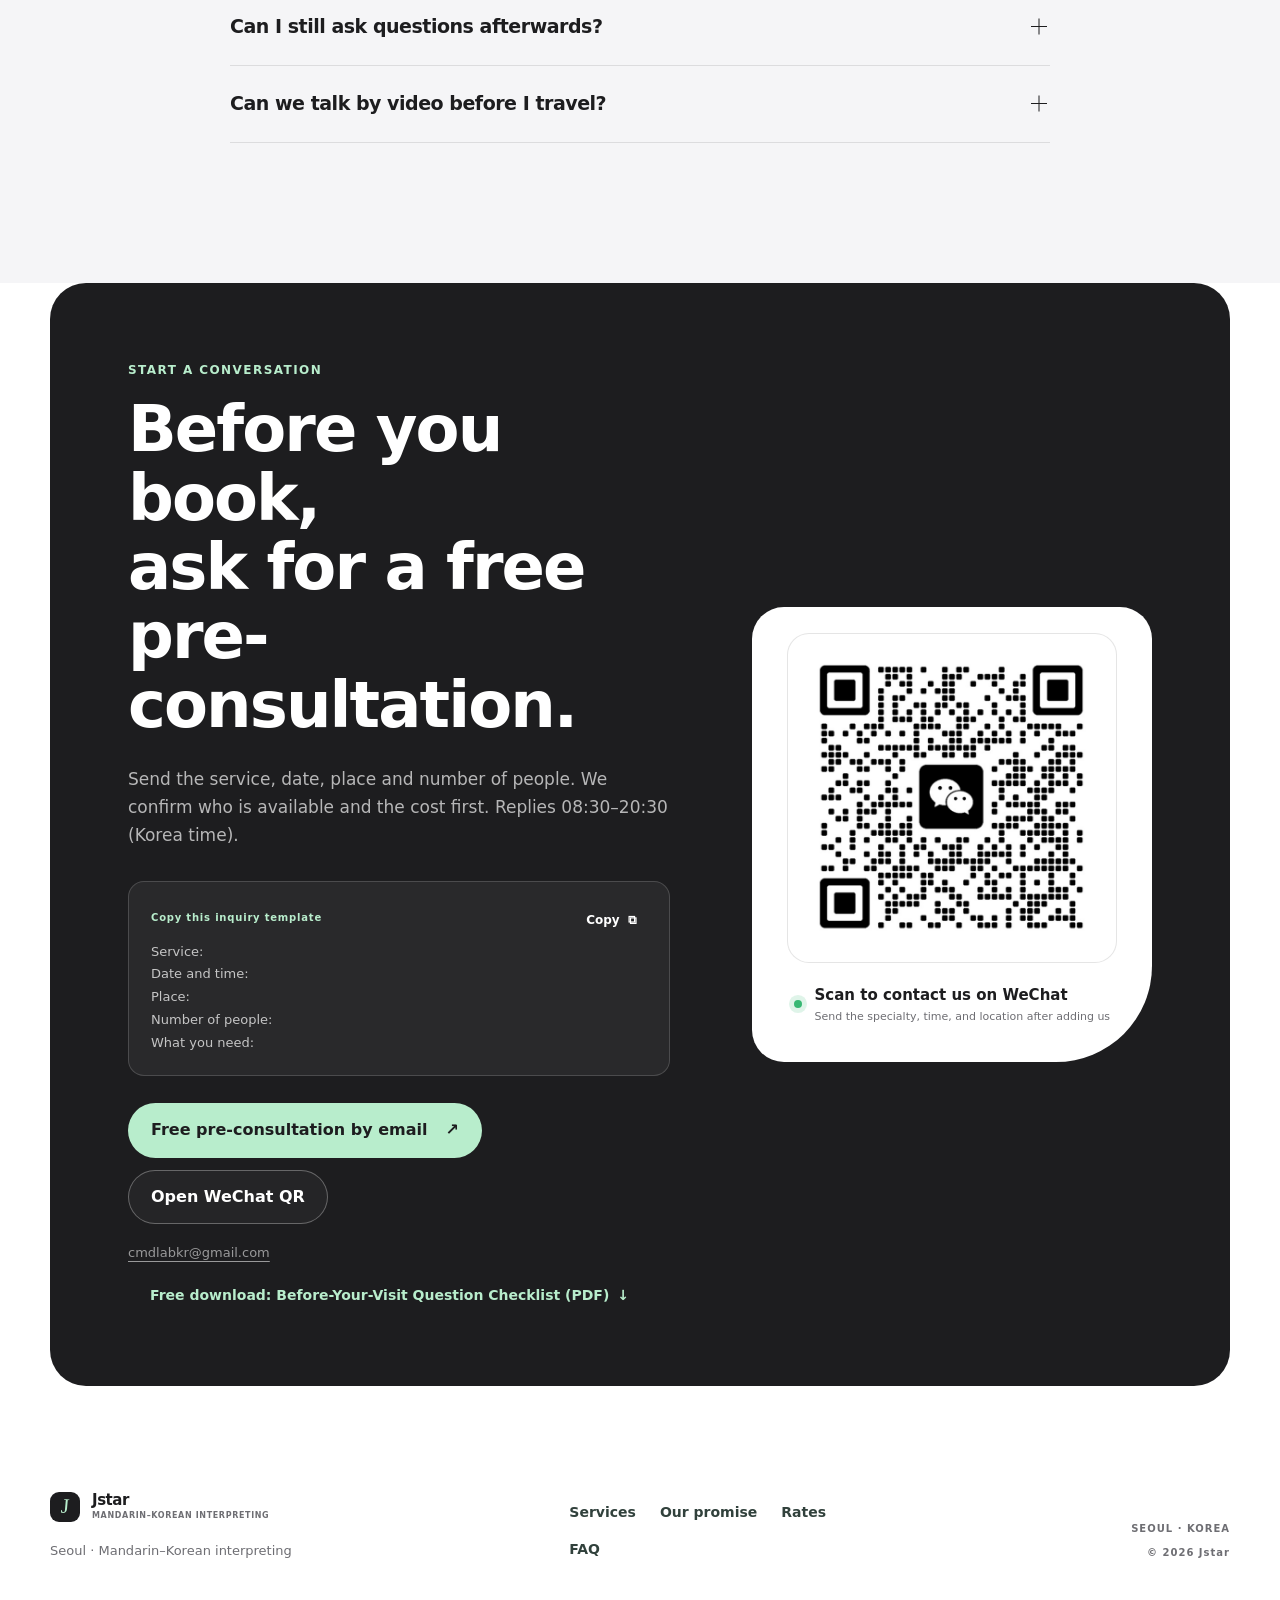
==== commit 5fcc6976: "renew: 리뉴얼 1차 - 홈 4장을 언어별 구성으로 개편 (주소 유지) - 템플릿을 template-b2b(ko) / template-b2c(zh-CN, zh-TW, en) +" ====
--- a/en/index.html
+++ b/en/index.html
@@ -8,8 +8,8 @@
   <link rel="icon" href="../assets/icons/favicon.svg" type="image/svg+xml" />
   <link rel="apple-touch-icon" href="../assets/icons/apple-touch-icon.png" />
   <link rel="manifest" href="../assets/icons/site.webmanifest" />
-  <title>Medical Interpreter in Seoul (Mandarin–Korean) | Gangnam Clinics - Jstar</title>
-  <meta name="description" content="Mandarin–Korean medical interpreter and translator for plastic surgery, dermatology and hospital visits in Gangnam, Seoul. For patients from Singapore, Malaysia, Taiwan and Hong Kong. Pre/post-op escort, document translation, strict confidentiality." />
+  <title>Medical Interpreter in Seoul (Mandarin–Korean) | Clinics, Beauty, Business - Jstar</title>
+  <meta name="description" content="Mandarin–Korean interpreter in Seoul for clinic visits, personal colour and beauty appointments, business meetings and VIP escort. On-site since 2007. Treatment and cost are checked three times: at consultation, before it starts and before you pay. From ₩30,000 per hour." />
   <link rel="canonical" href="https://coorocket.github.io/jstars/en/" />
   <link rel="alternate" hreflang="zh-CN" href="https://coorocket.github.io/jstars/" />
   <link rel="alternate" hreflang="zh-TW" href="https://coorocket.github.io/jstars/zh-tw/" />
@@ -17,21 +17,23 @@
   <link rel="alternate" hreflang="ko" href="https://coorocket.github.io/jstars/ko/" />
   <link rel="alternate" hreflang="en" href="https://coorocket.github.io/jstars/en/" />
   <link rel="alternate" hreflang="x-default" href="https://coorocket.github.io/jstars/en/" />
+  <link rel="alternate" hreflang="zh-Hans" href="https://coorocket.github.io/jstars/" />
+  <link rel="alternate" hreflang="zh-Hant" href="https://coorocket.github.io/jstars/zh-tw/" />
 
   <meta property="og:type" content="website" />
-  <meta property="og:site_name" content="Jstar Studio" />
+  <meta property="og:site_name" content="Jstar" />
   <meta property="og:locale" content="en_US" />
-  <meta property="og:title" content="Medical Interpreter in Seoul (Mandarin–Korean) | Gangnam Clinics - Jstar" />
-  <meta property="og:description" content="Mandarin–Korean medical interpreter and translator for plastic surgery, dermatology and hospital visits in Gangnam, Seoul. For patients from Singapore, Malaysia, Taiwan and Hong Kong. Pre/post-op escort, document translation, strict confidentiality." />
+  <meta property="og:title" content="Medical Interpreter in Seoul (Mandarin–Korean) | Clinics, Beauty, Business - Jstar" />
+  <meta property="og:description" content="Mandarin–Korean interpreter in Seoul for clinic visits, personal colour and beauty appointments, business meetings and VIP escort. On-site since 2007. Treatment and cost are checked three times: at consultation, before it starts and before you pay. From ₩30,000 per hour." />
   <meta property="og:url" content="https://coorocket.github.io/jstars/en/" />
   <meta property="og:image" content="https://coorocket.github.io/jstars/assets/og/og-en.jpg" />
   <meta property="og:image:width" content="1200" />
   <meta property="og:image:height" content="630" />
-  <meta property="og:image:alt" content="Mandarin medical interpreter in Seoul · Jstar Studio" />
+  <meta property="og:image:alt" content="Mandarin–Korean interpreter in Seoul · Jstar" />
 
   <meta name="twitter:card" content="summary_large_image" />
-  <meta name="twitter:title" content="Medical Interpreter in Seoul (Mandarin–Korean) | Gangnam Clinics - Jstar" />
-  <meta name="twitter:description" content="Mandarin–Korean medical interpreter and translator for plastic surgery, dermatology and hospital visits in Gangnam, Seoul. For patients from Singapore, Malaysia, Taiwan and Hong Kong. Pre/post-op escort, document translation, strict confidentiality." />
+  <meta name="twitter:title" content="Medical Interpreter in Seoul (Mandarin–Korean) | Clinics, Beauty, Business - Jstar" />
+  <meta name="twitter:description" content="Mandarin–Korean interpreter in Seoul for clinic visits, personal colour and beauty appointments, business meetings and VIP escort. On-site since 2007. Treatment and cost are checked three times: at consultation, before it starts and before you pay. From ₩30,000 per hour." />
   <meta name="twitter:image" content="https://coorocket.github.io/jstars/assets/og/og-en.jpg" />
 
   <script type="application/ld+json">
@@ -41,44 +43,144 @@
         "ProfessionalService",
         "LocalBusiness"
       ],
-      "name": "Jstar Studio",
+      "name": "Jstar",
+      "alternateName": [
+        "제이스타",
+        "Jstar Studio"
+      ],
       "url": "https://coorocket.github.io/jstars/en/",
       "image": "https://coorocket.github.io/jstars/assets/translation.webp",
-      "description": "Mandarin–Korean medical interpreter and translator for plastic surgery, dermatology and hospital visits in Gangnam, Seoul. For patients from Singapore, Malaysia, Taiwan and Hong Kong. Pre/post-op escort, document translation, strict confidentiality.",
+      "description": "Mandarin–Korean interpreter in Seoul for clinic visits, personal colour and beauty appointments, business meetings and VIP escort. On-site since 2007. Treatment and cost are checked three times: at consultation, before it starts and before you pay. From ₩30,000 per hour.",
       "inLanguage": "en",
       "email": "cmdlabkr@gmail.com",
       "areaServed": [
         "Seoul",
-        "Gangnam-gu",
         "South Korea"
       ],
       "knowsLanguage": [
-        "zh-CN",
-        "ko"
+        "ko",
+        "zh-Hans",
+        "zh-Hant"
       ],
+      "priceRange": "₩30,000~ / hour",
       "serviceType": [
-        "Chinese medical interpretation",
-        "Medical escort interpretation",
-        "Medical translation",
-        "Clinic interpretation coordination"
+        "Chinese–Korean consecutive interpretation",
+        "Medical interpretation",
+        "Beauty and personal colour interpretation",
+        "Business meeting interpretation",
+        "VIP escort interpretation",
+        "Document translation"
+      ]
+    }
+  </script>
+  <script type="application/ld+json">
+    {
+      "@context": "https://schema.org",
+      "@type": "FAQPage",
+      "inLanguage": "en",
+      "mainEntity": [
+        {
+          "@type": "Question",
+          "name": "What stages can medical escort interpretation cover?",
+          "acceptedAnswer": {
+            "@type": "Answer",
+            "text": "Support can include initial appointments, examination explanations, treatment or surgery consultations, pre-procedure communication, follow-ups, and aftercare guidance, depending on your needs."
+          }
+        },
+        {
+          "@type": "Question",
+          "name": "Can you arrange same-day or urgent support?",
+          "acceptedAnswer": {
+            "@type": "Answer",
+            "text": "Send the time, location, and specialty first. We will prioritize checking available interpreters, although same-day arrangements depend on current availability."
+          }
+        },
+        {
+          "@type": "Question",
+          "name": "How is the fee worked out?",
+          "acceptedAnswer": {
+            "@type": "Answer",
+            "text": "From ₩30,000 per hour, quoted by time, place, difficulty and preparation. Long-term or full-itinerary work is arranged separately. Nothing starts until you confirm."
+          }
+        },
+        {
+          "@type": "Question",
+          "name": "How do you protect medical information?",
+          "acceptedAnswer": {
+            "@type": "Answer",
+            "text": "Interpreters follow strict confidentiality principles. Personal and medical information is used only for service coordination and on-site communication."
+          }
+        },
+        {
+          "@type": "Question",
+          "name": "Isn't a translation app enough?",
+          "acceptedAnswer": {
+            "@type": "Answer",
+            "text": "For directions and ordering food, yes. For treatment, dose, cost and consent, where a mistake costs you, someone needs to confirm on the spot that both sides mean the same thing."
+          }
+        },
+        {
+          "@type": "Question",
+          "name": "Do you translate medical documents?",
+          "acceptedAnswer": {
+            "@type": "Answer",
+            "text": "Yes. We translate medical certificates, test results, consent forms, and aftercare guides between Chinese and Korean. Send the document type and page count to confirm the scope."
+          }
+        },
+        {
+          "@type": "Question",
+          "name": "Will the interpreter give me medical advice?",
+          "acceptedAnswer": {
+            "@type": "Answer",
+            "text": "No. Interpreters only convey information accurately. They do not give medical advice or decide for you or your doctor. Treatment and costs are decided by you and your doctor."
+          }
+        },
+        {
+          "@type": "Question",
+          "name": "Do you ever shorten or soften what the doctor says?",
+          "acceptedAnswer": {
+            "@type": "Answer",
+            "text": "No. We follow a no-exaggeration, no-omission principle and keep the professional limits of the doctor’s explanation."
+          }
+        },
+        {
+          "@type": "Question",
+          "name": "I don’t know what to ask. What should I do?",
+          "acceptedAnswer": {
+            "@type": "Answer",
+            "text": "Tell us the purpose of your visit and your concerns first. We will help you organize a list of questions to confirm with the doctor."
+          }
+        },
+        {
+          "@type": "Question",
+          "name": "Can I still ask questions afterwards?",
+          "acceptedAnswer": {
+            "@type": "Answer",
+            "text": "Yes. Simple follow-up questions are handled by the same interpreter."
+          }
+        },
+        {
+          "@type": "Question",
+          "name": "Can we talk by video before I travel?",
+          "acceptedAnswer": {
+            "@type": "Answer",
+            "text": "Yes. A free pre-consultation by video call is available before you come to Korea."
+          }
+        }
       ]
     }
   </script>
   <link rel="preload" href="../assets/translation.webp" as="image" type="image/webp" fetchpriority="high" />
-  <link rel="preconnect" href="https://fonts.googleapis.com" />
-  <link rel="preconnect" href="https://fonts.gstatic.com" crossorigin />
-  <link rel="stylesheet" href="https://fonts.googleapis.com/css2?family=Noto+Sans+KR:wght@400;500;600;700;800&amp;family=Noto+Sans+SC:wght@500;600;700;800&amp;family=Noto+Sans+TC:wght@500;600;700;800&amp;display=swap" />
-  <link rel="stylesheet" href="../styles.css?v=20261014-2" />
-
+  <link rel="stylesheet" href="../styles.css?v=20261123-1" />
 </head>
 <body>
   <a class="skip-link" href="#main" data-i18n="a11y.skip">Skip to main content</a>
 
   <header class="site-header" id="siteHeader">
     <div class="nav-shell container">
-      <a class="brand" href="#hero" aria-label="Jstar Studio">
+      <a class="brand" href="#hero" data-i18n-aria="brand.name" aria-label="Jstar">
         <span class="brand-mark" aria-hidden="true"><span>J</span></span>
-        <span class="brand-copy"><strong>Jstar Studio</strong><small>MEDICAL INTERPRETATION</small></span>
+        <span class="brand-copy"><strong data-i18n="brand.name">Jstar</strong><small data-i18n="brand.tagline">MANDARIN–KOREAN INTERPRETING</small></span>
       </a>
 
       <button class="menu-toggle" id="menuToggle" type="button" aria-expanded="false" aria-controls="primaryNav" data-i18n-aria="a11y.openMenu" aria-label="Open menu">
@@ -87,8 +189,8 @@
 
       <nav class="primary-nav" id="primaryNav" aria-label="Primary">
         <a href="#services" data-i18n="nav.services">Services</a>
-        <a href="#approach" data-i18n="nav.approach">Our approach</a>
-        <a href="#process" data-i18n="nav.process">Process</a>
+        <a href="#approach" data-i18n="nav.approach">Our promise</a>
+        <a href="#rates" data-i18n="nav.rates">Rates</a>
         <a href="#faq" data-i18n="nav.faq">FAQ</a>
         <div class="mobile-language" role="group" aria-label="Language">
           <a class="lang-button" href="../" hreflang="zh-CN" lang="zh-CN" data-lang="zh-CN">简体</a>
@@ -105,7 +207,7 @@
           <a class="lang-button" href="../ko/" hreflang="ko" lang="ko" data-lang="ko">한국어</a>
           <a class="lang-button is-active" href="../en/" hreflang="en" lang="en" data-lang="en" aria-current="true">EN</a>
         </div>
-        <button class="button button--dark button--small" type="button" data-open-wechat><span data-i18n="nav.contact">WeChat</span><span aria-hidden="true">↗</span></button>
+        <a class="button button--dark button--small" href="mailto:cmdlabkr@gmail.com?subject=Medical%20Interpretation%20Inquiry" data-track="header_cta"><span data-i18n="mobile.email">Email</span><span aria-hidden="true">↗</span></a>
       </div>
     </div>
   </header>
@@ -115,21 +217,25 @@
       <div class="hero-backdrop" aria-hidden="true"></div>
       <div class="container hero-grid">
         <div class="hero-copy reveal">
-          <h1 class="eyebrow"><span></span><span data-i18n="hero.eyebrow">Mandarin Medical Interpreter in Seoul · Gangnam</span></h1>
-          <p class="hero-title" id="hero-title" data-i18n-html="hero.title"><span class="hero-title-line">What you miss in the room</span><em class="hero-title-line">shouldn’t follow you home.</em></p>
-          <p class="hero-lead" data-i18n="hero.lead">Ever left an appointment without asking everything you wanted?</p>
+          <h1 class="eyebrow"><span></span><span data-i18n="hero.eyebrow">Mandarin Medical Interpreter in Seoul · Clinics, Beauty, Business &amp; VIP</span></h1>
+          <p class="hero-title" id="hero-title" data-i18n-html="hero.title">In Korea, never lose out<br>because of language.</p>
+          <p class="hero-lead" data-i18n="hero.lead">Not catching it in the moment and regretting it back home should not happen.</p>
           <ul class="hero-steps">
-            <li><b data-i18n="hero.step1.label">Before</b><span data-i18n="hero.step1.text">We organize your questions with you</span></li>
-            <li><b data-i18n="hero.step2.label">During</b><span data-i18n="hero.step2.text">We convey the doctor’s explanation accurately</span></li>
-            <li><b data-i18n="hero.step3.label">Before you leave</b><span data-i18n="hero.step3.text">We reconfirm what you understood</span></li>
+            <li><b data-i18n="hero.step1.label">At consultation</b><span data-i18n="hero.step1.text">Treatment and cost, confirmed once</span></li>
+            <li><b data-i18n="hero.step2.label">Before it starts</b><span data-i18n="hero.step2.text">Confirmed a second time</span></li>
+            <li><b data-i18n="hero.step3.label">Before you pay</b><span data-i18n="hero.step3.text">You pay exactly what was agreed</span></li>
           </ul>
           <div class="hero-actions">
-            <button class="button button--primary" type="button" data-open-wechat><span data-i18n="hero.primary">Check interpreter availability</span><span aria-hidden="true">↗</span></button>
-            <a class="text-link" href="../assets/checklist-en.pdf" download data-i18n-href="hero.secondaryHref"><span data-i18n="hero.secondary">Get the pre-visit question checklist</span><span aria-hidden="true">↓</span></a>
+            <a class="button button--primary" href="mailto:cmdlabkr@gmail.com?subject=Medical%20Interpretation%20Inquiry" data-track="hero_cta"><span data-i18n="hero.primary">Free pre-consultation by email</span><span aria-hidden="true">↗</span></a>
+            <button class="button button--ghost" type="button" data-open-wechat data-track="hero_sub"><span data-i18n="contact.wechat">Open WeChat QR</span></button>
+          </div>
+          <p class="contact-note" data-i18n="hero.note">Ask for a free pre-consultation before you book. Replies 08:30–20:30 (Korea time).</p>
+          <div class="hero-actions hero-actions--secondary">
+            <a class="text-link" href="../assets/checklist-en.pdf" download data-i18n-href="hero.secondaryHref" data-track="checklist_download"><span data-i18n="hero.secondary">Download the pre-visit question checklist</span><span aria-hidden="true">↓</span></a>
           </div>
           <div class="hero-reassurance" aria-label="Key benefits">
-            <span><i></i><span data-i18n="hero.point1">No exaggeration, no omission</span></span>
-            <span><i></i><span data-i18n="hero.point2">Strict confidentiality</span></span>
+            <span><i></i><span data-i18n="hero.point1">Nothing added, nothing left out</span></span>
+            <span><i></i><span data-i18n="hero.point2">Your schedule and visit stay private</span></span>
           </div>
         </div>
 
@@ -144,10 +250,10 @@
       </div>
 
       <div class="container trust-row" aria-label="Service highlights">
-        <div><strong>20+</strong><span data-i18n="trust.years">years’ combined experience</span></div>
-        <div><strong>3,000+</strong><span data-i18n="trust.sessions">service sessions</span></div>
-        <div><strong>SEOUL</strong><span data-i18n="trust.area">on-site support in Seoul · Gangnam</span></div>
-        <div><strong>PRIVATE</strong><span data-i18n="trust.private">confidential process</span></div>
+        <div><strong data-i18n="trust.c1.big">Since 2007</strong><span data-i18n="trust.c1.small">On-site interpreting</span></div>
+        <div><strong data-i18n="trust.c2.big">3,000+</strong><span data-i18n="trust.c2.small">Sessions to date (estimate)</span></div>
+        <div><strong data-i18n="trust.c3.big">Triple check</strong><span data-i18n="trust.c3.small">Consultation, start, payment</span></div>
+        <div><strong data-i18n="trust.c4.big">Confidential</strong><span data-i18n="trust.c4.small">Schedule and visit details</span></div>
       </div>
     </section>
 
@@ -168,32 +274,37 @@
     <section class="section section--light" id="services" aria-labelledby="services-title">
       <div class="container">
         <div class="section-heading reveal">
-          <div><p class="section-kicker" data-i18n="services.kicker">WHAT WE DO</p><h2 id="services-title" data-i18n-html="services.title">More than translating words—<br>we understand the medical setting.</h2></div>
-          <p data-i18n="services.lead">We match the right interpreter to the specialty, communication needs, time, and location so patients, clinicians, and coordinators stay aligned.</p>
+          <div><p class="section-kicker" data-i18n="services.kicker">WHAT WE DO</p><h2 id="services-title" data-i18n-html="services.title">When to<br>bring us along</h2></div>
+          <p data-i18n="services.lead">Tell us the service, date and place, and we will match the right interpreter.</p>
         </div>
 
         <figure class="section-photo reveal"><img class="section-photo__img" src="../assets/img/service-consultation.webp" width="1600" height="893" alt="Medical interpreter translating a dermatologist's explanation into Mandarin at a Gangnam clinic" data-i18n-alt="services.imageAlt" loading="lazy" decoding="async" /></figure>
 
-        <div class="service-grid">
-          <article class="service-card service-card--featured reveal">
-            <span class="card-number">01</span><div class="card-symbol" aria-hidden="true">诊</div>
-            <h3 data-i18n="services.item1.title">Medical escort interpretation</h3><p data-i18n="services.item1.body">On-site support for appointments, examinations, treatment explanations, pre-procedure consultations, and follow-ups.</p>
-            <ul><li data-i18n="services.item1.tag1">Key information confirmation</li><li data-i18n="services.item1.tag2">Question and communication support</li></ul>
+        <div class="service-grid service-grid--five">
+          <article class="service-card reveal">
+            <span class="card-number">01</span>
+            <h3 data-i18n="services.item1.title">Clinics: dermatology and plastic surgery</h3><p data-i18n="services.item1.body">From consultation and consent forms to follow-up visits, the doctor's explanation is conveyed as it is.</p>
+            <ul><li data-i18n="services.item1.tag1">Triple check on treatment and cost</li><li data-i18n="services.item1.tag2">Before and after the procedure</li></ul>
           </article>
           <article class="service-card reveal">
-            <span class="card-number">02</span><div class="card-symbol" aria-hidden="true">美</div>
-            <h3 data-i18n="services.item2.title">Dermatology · Plastic surgery</h3><p data-i18n="services.item2.body">Clear communication of treatment differences, risks, expectations, contraindications, and aftercare.</p>
-            <ul><li data-i18n="services.item2.tag1">Accurate medical terminology</li><li data-i18n="services.item2.tag2">Treatment and cost communication</li></ul>
+            <span class="card-number">02</span>
+            <h3 data-i18n="services.item2.title">Personal colour, hair and photo shoots</h3><p data-i18n="services.item2.body">Colour terms, hair length and shade, styling requests: made clear before anything starts.</p>
+            <ul><li data-i18n="services.item2.tag1">Accurate terms</li><li data-i18n="services.item2.tag2">Confirmed before starting</li></ul>
           </article>
           <article class="service-card reveal">
-            <span class="card-number">03</span><div class="card-symbol" aria-hidden="true">协</div>
-            <h3 data-i18n="services.item3.title">Clinic · Agency coordination</h3><p data-i18n="services.item3.body">Support for multiple locations, clients, and time slots to reduce scheduling and communication gaps.</p>
-            <ul><li data-i18n="services.item3.tag1">Fast needs-based matching</li><li data-i18n="services.item3.tag2">One communication channel</li></ul>
+            <span class="card-number">03</span>
+            <h3 data-i18n="services.item3.title">Sightseeing and shopping</h3><p data-i18n="services.item3.body">Restaurants, shops and service counters: we speak for you wherever your day needs it.</p>
+            <ul><li data-i18n="services.item3.tag1">Half day or full day</li><li data-i18n="services.item3.tag2">Fitted to your plan</li></ul>
           </article>
           <article class="service-card reveal">
-            <span class="card-number">04</span><div class="card-symbol" aria-hidden="true">译</div>
-            <h3 data-i18n="services.item4.title">Medical document translation</h3><p data-i18n="services.item4.body">Translation of medical certificates, test results, consent forms, aftercare guides, and provider materials.</p>
-            <ul><li data-i18n="services.item4.tag1">Chinese–Korean translation</li><li data-i18n="services.item4.tag2">Terminology and format review</li></ul>
+            <span class="card-number">04</span>
+            <h3 data-i18n="services.item4.title">Business and trade shows</h3><p data-i18n="services.item4.body">Consecutive interpreting for company visits, trade show talks, factory tours and contract meetings.</p>
+            <ul><li data-i18n="services.item4.tag1">Materials read in advance</li><li data-i18n="services.item4.tag2">Consecutive interpreting</li></ul>
+          </article>
+          <article class="service-card reveal">
+            <span class="card-number">05</span>
+            <h3 data-i18n="services.item5.title">VIP private escort</h3><p data-i18n="services.item5.body">One interpreter stays with you throughout, and your schedule is kept private.</p>
+            <ul><li data-i18n="services.item5.tag1">One dedicated interpreter</li><li data-i18n="services.item5.tag2">Private schedule</li></ul>
           </article>
         </div>
       </div>
@@ -203,12 +314,12 @@
       <div class="container approach-grid">
         <div class="approach-copy reveal">
           <p class="section-kicker section-kicker--mint" data-i18n="approach.kicker">OUR APPROACH</p>
-          <h2 id="approach-title" data-i18n-html="approach.title">Good medical interpretation<br>gives everyone confidence.</h2>
-          <p class="approach-lead" data-i18n="approach.lead">Facing a medical decision in an unfamiliar country is stressful. We first understand the purpose of your visit and your concerns, then communicate accurately, confirm key points, and reduce misunderstandings.</p>
+          <h2 id="approach-title" data-i18n-html="approach.title">Three things<br>we hold to</h2>
+          <p class="approach-lead" data-i18n="approach.lead">Interpreting exists so that you understand first and then decide for yourself.</p>
           <div class="approach-points">
-            <article><span>01</span><div><h3 data-i18n="approach.point1.title">Understand the context</h3><p data-i18n="approach.point1.body">We consider the specialty, treatment, and patient concerns to understand the real intent.</p></div></article>
-            <article><span>02</span><div><h3 data-i18n="approach.point2.title">Communicate accurately</h3><p data-i18n="approach.point2.body">We neither exaggerate nor omit, preserving the professional boundaries of the clinician’s explanation.</p></div></article>
-            <article><span>03</span><div><h3 data-i18n="approach.point3.title">Confirm both ways</h3><p data-i18n="approach.point3.body">We organize key questions and help everyone confirm a shared understanding.</p></div></article>
+            <article><span>01</span><div><h3 data-i18n="approach.point1.title">Nothing invented</h3><p data-i18n="approach.point1.body">We do not say what was not said. Explanations are conveyed as they are.</p></div></article>
+            <article><span>02</span><div><h3 data-i18n="approach.point2.title">Triple check</h3><p data-i18n="approach.point2.body">Treatment and cost are confirmed at consultation, before it starts and before you pay.</p></div></article>
+            <article><span>03</span><div><h3 data-i18n="approach.point3.title">We stay responsible</h3><p data-i18n="approach.point3.body">Simple follow-up questions are handled by the same interpreter who was there.</p></div></article>
           </div>
         </div>
         <div class="approach-visual reveal reveal--delay">
@@ -223,37 +334,27 @@
       </div>
     </section>
 
-    <section class="section audience" aria-labelledby="audience-title">
-      <div class="container">
-        <div class="section-heading section-heading--compact reveal"><div><p class="section-kicker" data-i18n="audience.kicker">WHO WE SUPPORT</p><h2 id="audience-title" data-i18n-html="audience.title"><span class="audience-title-line">Two types of needs,</span><span class="audience-title-line">one clear standard</span></h2></div></div>
-        <div class="audience-grid">
-          <article class="audience-card audience-card--patient reveal">
-            <img class="card-photo" src="../assets/img/for-patients-reception.webp" width="1600" height="1195" alt="Interpreter explaining the appointment schedule to a visitor at the clinic reception" data-i18n-alt="audience.patientImageAlt" loading="lazy" decoding="async" />
-            <p class="audience-label" data-i18n="audience.patient.label">FOR PATIENTS</p><h3 data-i18n="audience.patient.title">International patients in Korea</h3>
-            <p data-i18n="audience.patient.body">Navigate consultations, examinations, and follow-ups with confidence, even when Korea’s medical process is unfamiliar.</p>
-            <ul><li data-i18n="audience.patient.li1">Initial and treatment consultations</li><li data-i18n="audience.patient.li2">Pre- and post-procedure communication</li><li data-i18n="audience.patient.li3">Examination and aftercare guidance</li><li data-i18n="audience.patient.li4">VIP medical itinerary support</li></ul>
-          </article>
-          <article class="audience-card audience-card--business reveal">
-            <img class="card-photo" src="../assets/img/for-clinics-coordination.webp" width="1600" height="1195" alt="Clinic coordinator and interpreter reviewing the day's appointments on a tablet" data-i18n-alt="audience.clinicImageAlt" loading="lazy" decoding="async" />
-            <p class="audience-label" data-i18n="audience.business.label">FOR CLINICS &amp; AGENCIES</p><h3 data-i18n="audience.business.title">Clinics and medical service providers</h3>
-            <p data-i18n="audience.business.body">Coordinate interpreters by patient group, specialty, and schedule for a consistent communication experience.</p>
-            <ul><li data-i18n="audience.business.li1">Multi-location · multi-day scheduling</li><li data-i18n="audience.business.li2">On-site support for Chinese clients</li><li data-i18n="audience.business.li3">Standardized materials and terminology</li><li data-i18n="audience.business.li4">Long-term coordination partner</li></ul>
-          </article>
-        </div>
+    <section class="section section--light" id="interpreter" aria-labelledby="interpreter-title">
+      <div class="container interpreter-grid">
+        <div class="interpreter-copy reveal">
+          <h2 id="interpreter-title" data-i18n="interpreter.title">Who comes with you?</h2>
+          <p data-i18n="interpreter.body">After studying in Korea and settling here, our lead interpreter has worked on site since 2007 and is a practising medical interpreter. In 2015 that work included interpreting for a mayor during a Chinese delegation's visit to a Korean local government; today it moves between clinic consultation rooms and business meetings.</p>
+          <p data-i18n="interpreter.body2">A lead interpreter and three partner interpreters; up to five can be assigned on the same day. Languages: Korean and Chinese (Simplified and Traditional).</p>
+        </div>
+        <figure class="interpreter-photo reveal reveal--delay"><img src="../assets/img/for-patients-reception.webp" width="1600" height="1195" alt="Interpreter explaining the appointment schedule to a visitor at the clinic reception" data-i18n-alt="interpreter.imageAlt" loading="lazy" decoding="async" /></figure>
       </div>
     </section>
 
     <section class="section section--sand" id="process" aria-labelledby="process-title">
       <div class="container">
         <div class="section-heading reveal">
-          <div><p class="section-kicker" data-i18n="process.kicker">HOW IT WORKS</p><h2 id="process-title" data-i18n="process.title">The Jstar four-step process</h2></div>
-          <p data-i18n="process.lead">Start with the specialty, time, and location. We review the request before matching, so there is no need to decide immediately.</p>
-        </div>
-        <ol class="process-list">
-          <li class="reveal"><span>01</span><div><h3 data-i18n="process.step1.title">Send your request</h3><p data-i18n="process.step1.body">Specialty · date · location · support needed</p></div></li>
-          <li class="reveal"><span>02</span><div><h3 data-i18n="process.step2.title">Confirm and quote</h3><p data-i18n="process.step2.body">Review complexity, duration, and itinerary details</p></div></li>
-          <li class="reveal"><span>03</span><div><h3 data-i18n="process.step3.title">Match an interpreter</h3><p data-i18n="process.step3.body">Assign by experience, specialty, and availability</p></div></li>
-          <li class="reveal"><span>04</span><div><h3 data-i18n="process.step4.title">On-site and follow-up</h3><p data-i18n="process.step4.body">Interpret on site and summarize next steps when needed</p></div></li>
+          <div><p class="section-kicker" data-i18n="process.kicker">HOW IT WORKS</p><h2 id="process-title" data-i18n="process.title">How it works, in three steps</h2></div>
+          <p data-i18n="process.lead">Send the service, date and place first. We check who is available and what it costs.</p>
+        </div>
+        <ol class="process-list process-list--three">
+          <li class="reveal"><span>01</span><div><h3 data-i18n="process.step1.title">Free pre-consultation</h3><p data-i18n="process.step1.body">Service, date, place, number of people (video call available)</p></div></li>
+          <li class="reveal"><span>02</span><div><h3 data-i18n="process.step2.title">Interpreter and quote</h3><p data-i18n="process.step2.body">Scope and cost explained before anything starts</p></div></li>
+          <li class="reveal"><span>03</span><div><h3 data-i18n="process.step3.title">On site, and after</h3><p data-i18n="process.step3.body">Simple follow-up questions are still answered</p></div></li>
         </ol>
         <div class="privacy-note reveal">
           <span class="privacy-icon" aria-hidden="true">P</span>
@@ -265,19 +366,32 @@
           <div class="promise-grid">
             <div><h4 data-i18n="process.promise.p1.title">No exaggeration, no omission</h4><p data-i18n="process.promise.p1.body">We convey the doctor’s explanations as they are—nothing added, nothing softened.</p></div>
             <div><h4 data-i18n="process.promise.p2.title">We don’t decide for you</h4><p data-i18n="process.promise.p2.body">Interpreters do not give medical advice. Treatment and costs are decided by you and your doctor.</p></div>
-            <div><h4 data-i18n="process.promise.p3.title">Clarity first, then we begin</h4><p data-i18n="process.promise.p3.body">Service starts only after the scope and quote are confirmed. You can simply ask first.</p></div>
-          </div>
-        </div>
-      </div>
-    </section>
-
-    <section class="section cases" aria-labelledby="cases-title">
+            <div><h4 data-i18n="process.promise.p3.title">Clarity first, then we begin</h4><p data-i18n="process.promise.p3.body">Service starts only after the scope and quote are confirmed.</p></div>
+          </div>
+        </div>
+      </div>
+    </section>
+
+    <section class="section section--light" id="rates" aria-labelledby="rates-title">
       <div class="container">
-        <div class="section-heading reveal"><div><p class="section-kicker" data-i18n="cases.kicker">SELECTED SCENARIOS</p><h2 id="cases-title" data-i18n="cases.title">Common service scenarios</h2></div><p data-i18n="cases.lead">These are illustrative scenarios to explain how we support you, not real client cases.</p></div>
+        <div class="section-heading reveal">
+          <div><h2 id="rates-title" data-i18n="rates.title">Rates</h2></div>
+        </div>
+        <div class="rate-grid rate-grid--two">
+          <article class="rate-card reveal"><h3 data-i18n="rates.r1.name">Standard</h3><p class="rate-price" data-i18n="rates.r1.price">From ₩30,000 per hour</p><p class="rate-note" data-i18n="rates.r1.note">approx. HK$180 · NT$750 · CN¥150</p></article>
+          <article class="rate-card reveal"><h3 data-i18n="rates.r2.name">Long-term or full itinerary</h3><p class="rate-price" data-i18n="rates.r2.price">By arrangement</p><p class="rate-note" data-i18n="rates.r2.note">Multi-day schedules, VIP escort</p></article>
+        </div>
+        <p class="rate-footnote reveal" data-i18n="rates.note">Converted amounts are fixed reference values; the Korean won price applies. Payment: cash (major currencies accepted), WeChat Pay and similar. Consecutive interpreting only.</p>
+      </div>
+    </section>
+
+    <section class="section cases cases--sand" id="cases" aria-labelledby="cases-title">
+      <div class="container">
+        <div class="section-heading reveal"><div><p class="section-kicker" data-i18n="cases.kicker">SELECTED SCENARIOS</p><h2 id="cases-title" data-i18n="cases.title">Where we are often needed</h2></div><p data-i18n="cases.lead">The first is a real experience. The clinic and client are not named.</p></div>
         <div class="case-grid">
-          <article class="case-card reveal"><img class="card-photo" src="../assets/img/scene-dermatology.webp" width="1600" height="1195" alt="Dermatologist explaining aftercare while the interpreter relays it beside the patient" data-i18n-alt="cases.item1.imageAlt" loading="lazy" decoding="async" /><div class="case-meta"><span>DERMATOLOGY</span><b>01</b></div><h3 data-i18n="cases.case1.title">Dermatology consultation in Gangnam</h3><p data-i18n="cases.case1.body">A first dermatology consultation in Korea, with worries about understanding the treatment differences and recovery time. We relay the doctor’s explanation point by point and confirm the questions you prepared in advance.</p><span class="case-result" data-i18n="cases.case1.result">Focus: clear decision criteria</span></article>
-          <article class="case-card reveal"><img class="card-photo" src="../assets/img/scene-plastic-surgery-followup.webp" width="1600" height="1195" alt="Plastic surgery follow-up: the doctor explains the recovery timeline as the interpreter takes notes" data-i18n-alt="cases.item2.imageAlt" loading="lazy" decoding="async" /><div class="case-meta"><span>PLASTIC SURGERY</span><b>02</b></div><h3 data-i18n="cases.case2.title">Plastic surgery consultation and follow-up</h3><p data-i18n="cases.case2.body">Before surgery and at follow-ups, risks and aftercare points are easy to miss. We convey risks, expectations, and aftercare accurately and reconfirm that you understand before the visit ends.</p><span class="case-result" data-i18n="cases.case2.result">Focus: no missing risk information</span></article>
-          <article class="case-card reveal"><img class="card-photo" src="../assets/img/scene-multi-schedule.webp" width="1600" height="1195" alt="Interpreter checking the schedule on her phone while guiding two clients through the clinic lobby" data-i18n-alt="cases.item3.imageAlt" loading="lazy" decoding="async" /><div class="case-meta"><span>COORDINATION</span><b>03</b></div><h3 data-i18n="cases.case3.title">Multiple patients and time slots</h3><p data-i18n="cases.case3.body">Coordinate multiple interpreters for clinics or agencies through one channel for schedule changes and on-site communication.</p><span class="case-result" data-i18n="cases.case3.result">Focus: fewer scheduling gaps</span></article>
+          <article class="case-card reveal"><img class="card-photo" src="../assets/img/scene-dermatology.webp" width="1600" height="1195" alt="Dermatologist explaining aftercare while the interpreter relays it beside the patient" data-i18n-alt="cases.item1.imageAlt" loading="lazy" decoding="async" /><div class="case-meta"><b>01</b></div><h3 data-i18n="cases.case1.title">Dermatology consultation</h3><p data-i18n="cases.case1.body">The front desk had entered a larger dose than the client asked for. It was caught before payment and corrected, and the client paid only for what was wanted.</p><span class="case-result" data-i18n="cases.case1.result">Key: check once more before paying</span></article>
+          <article class="case-card reveal"><img class="card-photo" src="../assets/img/scene-plastic-surgery-followup.webp" width="1600" height="1195" alt="Plastic surgery follow-up: the doctor explains the recovery timeline as the interpreter takes notes" data-i18n-alt="cases.item2.imageAlt" loading="lazy" decoding="async" /><div class="case-meta"><b>02</b></div><h3 data-i18n="cases.case2.title">Plastic surgery consultation and follow-up</h3><p data-i18n="cases.case2.body">Before surgery and at follow-ups, risks and aftercare points are easy to miss. We convey risks, expectations, and aftercare accurately and reconfirm that you understand before the visit ends.</p><span class="case-result" data-i18n="cases.case2.result">Focus: no missing risk information</span></article>
+          <article class="case-card reveal"><img class="card-photo" src="../assets/img/scene-multi-schedule.webp" width="1600" height="1195" alt="Interpreter checking the schedule on her phone while guiding two clients through the clinic lobby" data-i18n-alt="cases.item3.imageAlt" loading="lazy" decoding="async" /><div class="case-meta"><b>03</b></div><h3 data-i18n="cases.case3.title">After the visit</h3><p data-i18n="cases.case3.body">Questions that come up back at your hotel are handled by the same interpreter.</p><span class="case-result" data-i18n="cases.case3.result">Key: we stay responsible</span></article>
         </div>
       </div>
     </section>
@@ -287,19 +401,20 @@
         <div class="faq-intro reveal">
           <p class="section-kicker" data-i18n="faq.kicker">FAQ</p><h2 id="faq-title" data-i18n-html="faq.title">What you may want to know<br>before contacting us</h2>
           <p data-i18n="faq.lead">If your question is not covered, send us the specialty, date, and location. We will review and reply.</p>
-          <button class="text-link text-link--dark" type="button" data-open-wechat><span data-i18n="faq.action">Contact us</span><span aria-hidden="true">↗</span></button>
+          <a class="text-link text-link--dark" href="mailto:cmdlabkr@gmail.com?subject=Medical%20Interpretation%20Inquiry" data-track="faq_cta"><span data-i18n="faq.action">Contact us</span><span aria-hidden="true">↗</span></a>
         </div>
         <div class="accordion reveal">
           <details><summary><span data-i18n="faq.q1">What stages can medical escort interpretation cover?</span><i aria-hidden="true"></i></summary><p data-i18n="faq.a1">Support can include initial appointments, examination explanations, treatment or surgery consultations, pre-procedure communication, follow-ups, and aftercare guidance, depending on your needs.</p></details>
           <details><summary><span data-i18n="faq.q2">Can you arrange same-day or urgent support?</span><i aria-hidden="true"></i></summary><p data-i18n="faq.a2">Send the time, location, and specialty first. We will prioritize checking available interpreters, although same-day arrangements depend on current availability.</p></details>
-          <details><summary><span data-i18n="faq.q3">How is the fee calculated?</span><i aria-hidden="true"></i></summary><p data-i18n="faq.a3">Quotes are based on duration, location, specialty complexity, multi-day scheduling, and any advance document preparation. Service begins only after confirmation.</p></details>
+          <details><summary><span data-i18n="faq.q3">How is the fee worked out?</span><i aria-hidden="true"></i></summary><p data-i18n="faq.a3">From ₩30,000 per hour, quoted by time, place, difficulty and preparation. Long-term or full-itinerary work is arranged separately. Nothing starts until you confirm.</p></details>
           <details><summary><span data-i18n="faq.q4">How do you protect medical information?</span><i aria-hidden="true"></i></summary><p data-i18n="faq.a4">Interpreters follow strict confidentiality principles. Personal and medical information is used only for service coordination and on-site communication.</p></details>
-          <details><summary><span data-i18n="faq.q5">Can clinics work with you long term?</span><i aria-hidden="true"></i></summary><p data-i18n="faq.a5">Yes. We can build a long-term workflow by location, specialty, patient group, and time slot, or begin with a single assignment.</p></details>
+          <details><summary><span data-i18n="faq.q5">Isn't a translation app enough?</span><i aria-hidden="true"></i></summary><p data-i18n="faq.a5">For directions and ordering food, yes. For treatment, dose, cost and consent, where a mistake costs you, someone needs to confirm on the spot that both sides mean the same thing.</p></details>
           <details><summary><span data-i18n="faq.q6">Do you translate medical documents?</span><i aria-hidden="true"></i></summary><p data-i18n="faq.a6">Yes. We translate medical certificates, test results, consent forms, and aftercare guides between Chinese and Korean. Send the document type and page count to confirm the scope.</p></details>
           <details><summary><span data-i18n="faq.q7">Will the interpreter give me medical advice?</span><i aria-hidden="true"></i></summary><p data-i18n="faq.a7">No. Interpreters only convey information accurately. They do not give medical advice or decide for you or your doctor. Treatment and costs are decided by you and your doctor.</p></details>
           <details><summary><span data-i18n="faq.q8">Do you ever shorten or soften what the doctor says?</span><i aria-hidden="true"></i></summary><p data-i18n="faq.a8">No. We follow a no-exaggeration, no-omission principle and keep the professional limits of the doctor’s explanation.</p></details>
           <details><summary><span data-i18n="faq.q9">I don’t know what to ask. What should I do?</span><i aria-hidden="true"></i></summary><p data-i18n="faq.a9">Tell us the purpose of your visit and your concerns first. We will help you organize a list of questions to confirm with the doctor.</p></details>
-          <details><summary><span data-i18n="faq.q10">Do I have to book after asking?</span><i aria-hidden="true"></i></summary><p data-i18n="faq.a10">No. You can send the specialty, date, and location to learn about your options, then decide whether to proceed.</p></details>
+          <details><summary><span data-i18n="faq.q10">Can I still ask questions afterwards?</span><i aria-hidden="true"></i></summary><p data-i18n="faq.a10">Yes. Simple follow-up questions are handled by the same interpreter.</p></details>
+          <details><summary><span data-i18n="faq.q11">Can we talk by video before I travel?</span><i aria-hidden="true"></i></summary><p data-i18n="faq.a11">Yes. A free pre-consultation by video call is available before you come to Korea.</p></details>
         </div>
       </div>
     </section>
@@ -308,22 +423,21 @@
       <div class="container contact-card reveal">
         <div class="contact-copy">
           <p class="section-kicker section-kicker--mint" data-i18n="contact.kicker">START A CONVERSATION</p>
-          <h2 id="contact-title" data-i18n-html="contact.title"><span class="contact-title-line">Check availability first,</span><span class="contact-title-line">then decide your next step.</span></h2>
-          <p data-i18n="contact.lead">Send the specialty, date, and location on WeChat, and we will confirm the available service options.</p>
+          <h2 id="contact-title" data-i18n-html="contact.title">Before you book,<br>ask for a free pre-consultation.</h2>
+          <p data-i18n="contact.lead">Send the service, date, place and number of people. We confirm who is available and the cost first. Replies 08:30–20:30 (Korea time).</p>
           <div class="message-template" aria-label="Inquiry template">
-            <div><small data-i18n="contact.templateLabel">Copy this inquiry template</small><p id="inquiryTemplate" data-i18n-html="contact.template">Specialty:<br>Date / time:<br>Location:<br>Support needed:</p></div>
+            <div><small data-i18n="contact.templateLabel">Copy this inquiry template</small><p id="inquiryTemplate" data-i18n-html="contact.template">Service:<br>Date and time:<br>Place:<br>Number of people:<br>What you need:</p></div>
             <button class="copy-button" id="copyTemplate" type="button"><span data-i18n="contact.copy">Copy</span><span aria-hidden="true">⧉</span></button>
           </div>
           <div class="contact-actions">
-            <button class="button button--mint" type="button" data-open-wechat><span data-i18n="contact.wechat">Open WeChat QR</span><span aria-hidden="true">↗</span></button>
-            <a class="button button--outline-light" href="mailto:cmdlabkr@gmail.com?subject=Medical%20Interpretation%20Inquiry"><span data-i18n="contact.email">Send email</span></a>
-          </div>
-          <a class="contact-email" href="mailto:cmdlabkr@gmail.com">cmdlabkr@gmail.com</a>
-          <a class="contact-checklist" href="../assets/checklist-en.pdf" download data-i18n-href="contact.checklistHref"><span data-i18n="contact.checklist">Free download: Before-Your-Visit Question Checklist (PDF)</span><span aria-hidden="true">↓</span></a>
-          <p class="contact-ps" data-i18n="contact.ps">P.S. No need to decide yet. Download the checklist and bring your questions to the appointment for more peace of mind.</p>
+            <a class="button button--mint" href="mailto:cmdlabkr@gmail.com?subject=Medical%20Interpretation%20Inquiry" data-track="contact_cta"><span data-i18n="hero.primary">Free pre-consultation by email</span><span aria-hidden="true">↗</span></a>
+            <button class="button button--outline-light" type="button" data-open-wechat data-track="contact_cta"><span data-i18n="contact.wechat">Open WeChat QR</span></button>
+          </div>
+          <a class="contact-email" href="mailto:cmdlabkr@gmail.com" data-track="contact_cta">cmdlabkr@gmail.com</a>
+          <a class="contact-checklist" href="../assets/checklist-en.pdf" download data-i18n-href="contact.checklistHref" data-track="checklist_download"><span data-i18n="contact.checklist">Free download: Before-Your-Visit Question Checklist (PDF)</span><span aria-hidden="true">↓</span></a>
         </div>
         <div class="qr-panel">
-          <div class="qr-image-wrap"><img src="../assets/jstarstudio-wechat-qr.png" alt="Jstar Studio WeChat QR code" data-i18n-alt="contact.qrAlt" width="1060" height="1060" loading="lazy" /></div>
+          <div class="qr-image-wrap"><img src="../assets/wechat-qr-640.png" alt="Jstar WeChat QR code" data-i18n-alt="contact.qrAlt" width="640" height="640" loading="lazy" decoding="async" /></div>
           <div class="qr-copy"><span class="signal" aria-hidden="true"></span><div><strong data-i18n="contact.qrTitle">Scan to contact us on WeChat</strong><small data-i18n="contact.qrBody">Send the specialty, time, and location after adding us</small></div></div>
         </div>
       </div>
@@ -332,26 +446,26 @@
 
   <footer class="site-footer">
     <div class="container footer-grid">
-      <div><a class="brand brand--footer" href="#hero"><span class="brand-mark" aria-hidden="true"><span>J</span></span><span class="brand-copy"><strong>Jstar Studio</strong><small>MEDICAL INTERPRETATION</small></span></a><p data-i18n="footer.summary">Chinese medical interpretation and professional translation in Seoul · Gangnam</p></div>
-      <div class="footer-links"><a href="#services" data-i18n="nav.services">Services</a><a href="#approach" data-i18n="nav.approach">Our approach</a><a href="#process" data-i18n="nav.process">Process</a><a href="#faq" data-i18n="nav.faq">FAQ</a></div>
-      <div class="footer-meta"><span>SEOUL · GANGNAM · KOREA</span><span>© <span id="year"></span> Jstar Studio</span></div>
+      <div><a class="brand brand--footer" href="#hero"><span class="brand-mark" aria-hidden="true"><span>J</span></span><span class="brand-copy"><strong data-i18n="brand.name">Jstar</strong><small data-i18n="brand.tagline">MANDARIN–KOREAN INTERPRETING</small></span></a><p data-i18n="footer.summary">Seoul · Mandarin–Korean interpreting</p></div>
+      <div class="footer-links"><a href="#services" data-i18n="nav.services">Services</a><a href="#approach" data-i18n="nav.approach">Our promise</a><a href="#rates" data-i18n="nav.rates">Rates</a><a href="#faq" data-i18n="nav.faq">FAQ</a></div>
+      <div class="footer-meta"><span>SEOUL · KOREA</span><span>© <span id="year"></span> <span data-i18n="brand.name">Jstar</span></span></div>
     </div>
   </footer>
 
-  <div class="mobile-action-bar" aria-label="Quick contact"><a href="mailto:cmdlabkr@gmail.com"><span data-i18n="mobile.email">Email</span></a><button type="button" data-open-wechat><span data-i18n="mobile.wechat">WeChat</span><span aria-hidden="true">↗</span></button></div>
+  <div class="mobile-action-bar" aria-label="Quick contact"><button class="is-plain" type="button" data-open-wechat data-track="sticky_mobile"><span data-i18n="mobile.wechat">WeChat</span></button><a class="is-primary" href="mailto:cmdlabkr@gmail.com" data-track="sticky_mobile"><span data-i18n="mobile.email">Email</span><span aria-hidden="true">↗</span></a></div>
 
   <div class="modal" id="wechatModal" aria-hidden="true">
     <div class="modal-backdrop" data-close-wechat></div>
     <div class="modal-dialog" role="dialog" aria-modal="true" aria-labelledby="wechat-title" tabindex="-1">
       <button class="modal-close" type="button" data-close-wechat data-i18n-aria="a11y.closeModal" aria-label="Close WeChat QR code"><span></span><span></span></button>
       <p class="section-kicker" data-i18n="modal.kicker">WECHAT CONSULTATION</p><h2 id="wechat-title" data-i18n="modal.title">Add us on WeChat</h2><p data-i18n="modal.lead">Send the specialty, date, and location, and we will confirm availability and the service scope.</p>
-      <div class="modal-qr"><img src="../assets/jstarstudio-wechat-qr.png" alt="Jstar Studio WeChat QR code" data-i18n-alt="contact.qrAlt" width="1060" height="1060" /></div>
-      <div class="modal-tip"><span class="signal" aria-hidden="true"></span><span data-i18n="modal.tip">Ask first—there is no need to decide immediately</span></div>
-      <a class="button button--dark" href="../assets/jstarstudio-wechat-qr.png" download="jstarstudio-wechat-qr.png"><span data-i18n="modal.download">Save QR code</span></a>
+      <div class="modal-qr"><img src="../assets/wechat-qr-640.png" alt="Jstar WeChat QR code" data-i18n-alt="contact.qrAlt" width="640" height="640" loading="lazy" decoding="async" /></div>
+      <div class="modal-tip"><span class="signal" aria-hidden="true"></span><span data-i18n="modal.tip">Ask for a free pre-consultation before you book.</span></div>
+      <a class="button button--dark" href="../assets/jstarstudio-wechat-qr.png" download="jstarstudio-wechat-qr.png" data-track="contact_cta" data-channel="download"><span data-i18n="modal.download">Save QR code</span></a>
     </div>
   </div>
 
   <div class="toast" id="toast" role="status" aria-live="polite" data-i18n="toast.copied">Inquiry template copied</div>
-  <script src="../app.js?v=20261014-1" defer></script>
+  <script src="../app.js?v=20261123-1" defer></script>
 </body>
 </html>
--- a/styles.css
+++ b/styles.css
@@ -1157,3 +1157,106 @@
 @media (max-width: 560px) {
   .card-photo { margin-bottom: 22px; }
 }
+
+/* ---- Renewal 1: per-language home (B2B ko / B2C zh-CN, zh-TW, en) ---- */
+html[lang="en"] body { font-family: Inter, "Avenir Next", system-ui, -apple-system, "Segoe UI", Roboto, "Helvetica Neue", Arial, sans-serif; }
+
+/* brand: small line under the logo */
+.brand-copy small { display: block; margin-top: 3px; font-size: 9px; font-weight: 600; letter-spacing: .04em; white-space: nowrap; }
+html[lang="en"] .brand-copy small { font-size: 8px; letter-spacing: .08em; }
+@media (max-width: 1180px) and (min-width: 1021px) { .primary-nav { gap: 22px; } }
+
+/* hero */
+.hero-actions { flex-wrap: wrap; }
+.hero-steps b { line-height: 1.4; word-break: keep-all; }
+html[lang="ko"] .hero-steps { max-width: 920px; }
+@media (max-width: 620px) {
+  .hero-steps li { grid-template-columns: 1fr; gap: 2px; }
+}
+
+/* proof row: big word above, small caption below */
+.trust-row > div { flex-direction: column; gap: 4px; text-align: center; }
+.trust-row strong { word-break: keep-all; }
+@media (max-width: 620px) {
+  .trust-row > div { align-items: flex-start; text-align: left; }
+}
+
+/* service cards without the corner symbol; five-card layout */
+.service-card h3 { margin-top: 40px; }
+.service-grid--five .service-card:first-child { grid-column: 1 / -1; min-height: 0; }
+@media (max-width: 620px) { .service-card h3 { margin-top: 32px; } }
+
+/* comparison table (ko): only the table scrolls sideways on narrow screens */
+.table-scroll { overflow-x: auto; -webkit-overflow-scrolling: touch; border-radius: var(--radius); background: var(--paper); }
+.compare-table { width: 100%; min-width: 680px; border-collapse: collapse; font-size: 15px; }
+.compare-table th, .compare-table td { padding: 20px 22px; border-bottom: 1px solid var(--line); text-align: left; vertical-align: top; line-height: 1.5; }
+.compare-table tbody tr:last-child th, .compare-table tbody tr:last-child td { border-bottom: 0; }
+.compare-table thead th { color: var(--ink); font-size: 16px; font-weight: 700; }
+.compare-table tbody th { width: 16%; color: var(--muted); font-size: 13px; font-weight: 600; }
+.compare-table td { color: var(--muted); }
+.compare-table .is-featured { color: #fff; background: var(--ink); font-weight: 600; border-bottom-color: rgba(255,255,255,.14); }
+.compare-table thead .is-featured { color: var(--mint); }
+
+/* three-step process */
+.process-list--three { grid-template-columns: repeat(3, 1fr); }
+.section-cta { display: flex; justify-content: center; margin-top: 32px; }
+@media (max-width: 820px) {
+  .process-list--three { grid-template-columns: 1fr; }
+  .process-list--three li, .process-list--three li:nth-child(n) { min-height: 150px; }
+}
+@media (max-width: 620px) {
+  .process-list--three li > div, .process-list--three li:nth-child(n) > div { left: 68px; right: 20px; bottom: 24px; }
+  .section-cta .button { width: 100%; }
+}
+
+/* rates */
+.rate-grid { display: grid; gap: 16px; }
+.rate-grid--three { grid-template-columns: repeat(3, 1fr); }
+.rate-grid--two { grid-template-columns: repeat(2, 1fr); max-width: 860px; margin-inline: auto; }
+.rate-card { padding: 36px; border-radius: var(--radius); background: var(--sand); }
+.rate-card h3 { margin: 0 0 28px; color: var(--muted); font-size: 15px; font-weight: 600; letter-spacing: -.01em; }
+.rate-price { margin: 0 0 10px; color: var(--ink); font-size: clamp(24px, 2.6vw, 32px); font-weight: 700; line-height: 1.25; letter-spacing: -.02em; }
+.rate-note { margin: 0; color: var(--muted); font-size: 14px; line-height: 1.6; }
+.rate-card--featured { color: #fff; background: var(--ink); }
+.rate-card--featured h3 { color: var(--mint); }
+.rate-card--featured .rate-price { color: #fff; }
+.rate-card--featured .rate-note { color: rgba(255,255,255,.68); }
+.rate-footnote { max-width: 760px; margin: 28px auto 0; color: var(--muted); font-size: 14px; line-height: 1.7; text-align: center; }
+@media (max-width: 820px) {
+  .rate-grid--three, .rate-grid--two { grid-template-columns: 1fr; }
+  .rate-card { padding: 28px; }
+  .rate-card h3 { margin-bottom: 18px; }
+}
+
+/* interpreter */
+.interpreter-grid { display: grid; grid-template-columns: 1fr 1fr; align-items: center; gap: clamp(32px, 6vw, 80px); }
+.interpreter-copy h2 { margin: 0 0 28px; color: var(--ink); font-size: clamp(34px, 5vw, 64px); font-weight: 700; line-height: 1.08; letter-spacing: -.03em; }
+.interpreter-copy p { margin: 0 0 16px; color: var(--muted); font-size: 17px; line-height: 1.75; }
+.interpreter-copy p:last-child { margin-bottom: 0; color: var(--text); font-weight: 500; }
+.interpreter-photo { margin: 0; }
+.interpreter-photo img { width: 100%; height: auto; aspect-ratio: 1600 / 1195; object-fit: cover; border-radius: var(--radius); background: var(--sand); }
+@media (max-width: 820px) {
+  .interpreter-grid { grid-template-columns: 1fr; }
+  .interpreter-copy p { font-size: 16px; }
+}
+
+/* scenarios */
+.case-meta { justify-content: flex-start; }
+.case-card h3 { margin-top: 28px; }
+.cases--sand { background: var(--sand); }
+.cases--sand .case-card { background: var(--paper); }
+
+/* next step (ko) */
+.next-step-inner { max-width: 820px; text-align: center; }
+.next-step-inner h2 { margin: 0 0 22px; color: #fff; font-size: clamp(34px, 5vw, 64px); font-weight: 700; line-height: 1.08; letter-spacing: -.03em; }
+.next-step-inner p { margin: 0 auto 32px; max-width: 560px; color: rgba(255,255,255,.68); font-size: 18px; line-height: 1.6; }
+@media (max-width: 620px) { .next-step-inner .button { width: 100%; } }
+
+/* contact title is plain text with <br> now */
+html[lang="ko"] #contact-title { font-size: clamp(26px, 4.2vw, 54px); }
+@media (max-width: 620px) { html[lang="ko"] #contact-title { font-size: clamp(24px, 7.4vw, 36px); } }
+
+/* mobile bar: plain secondary button (en) */
+@media (max-width: 820px) {
+  .mobile-action-bar button.is-plain { color: var(--ink); background: transparent; }
+}
